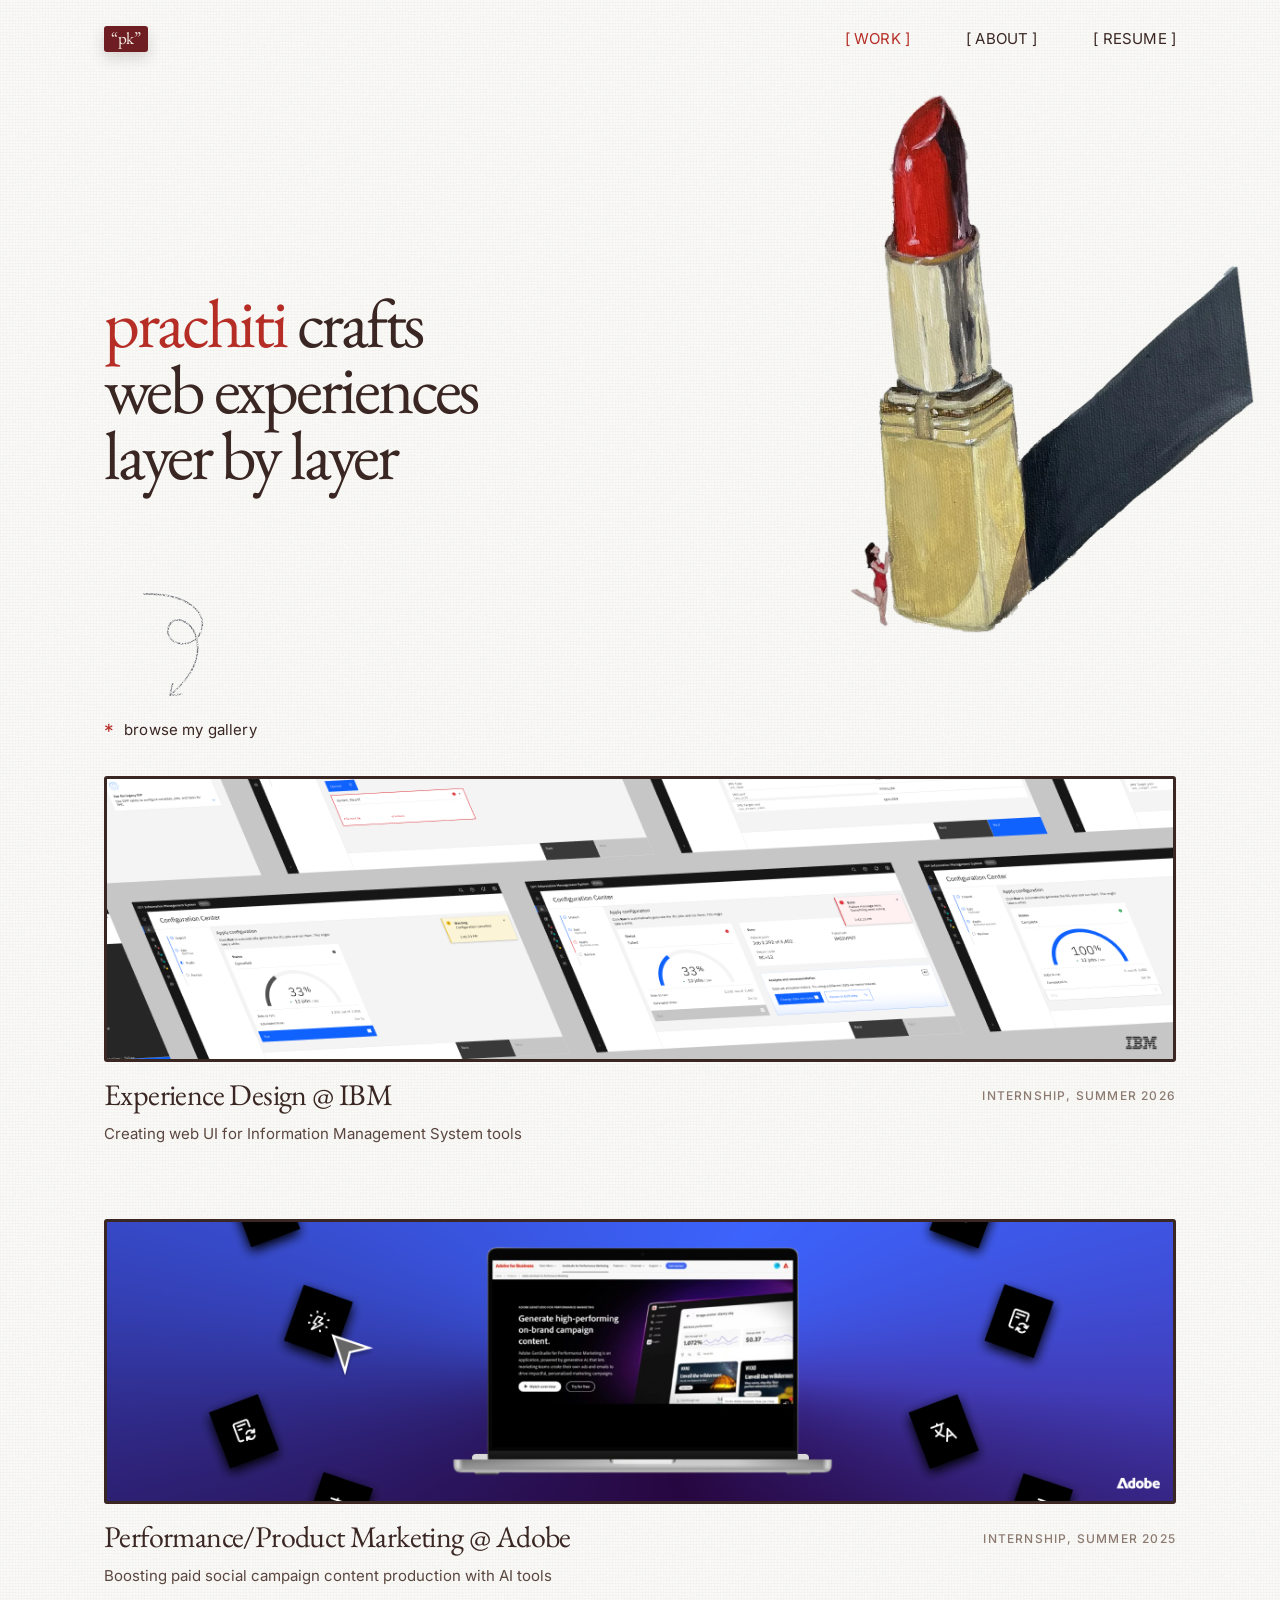
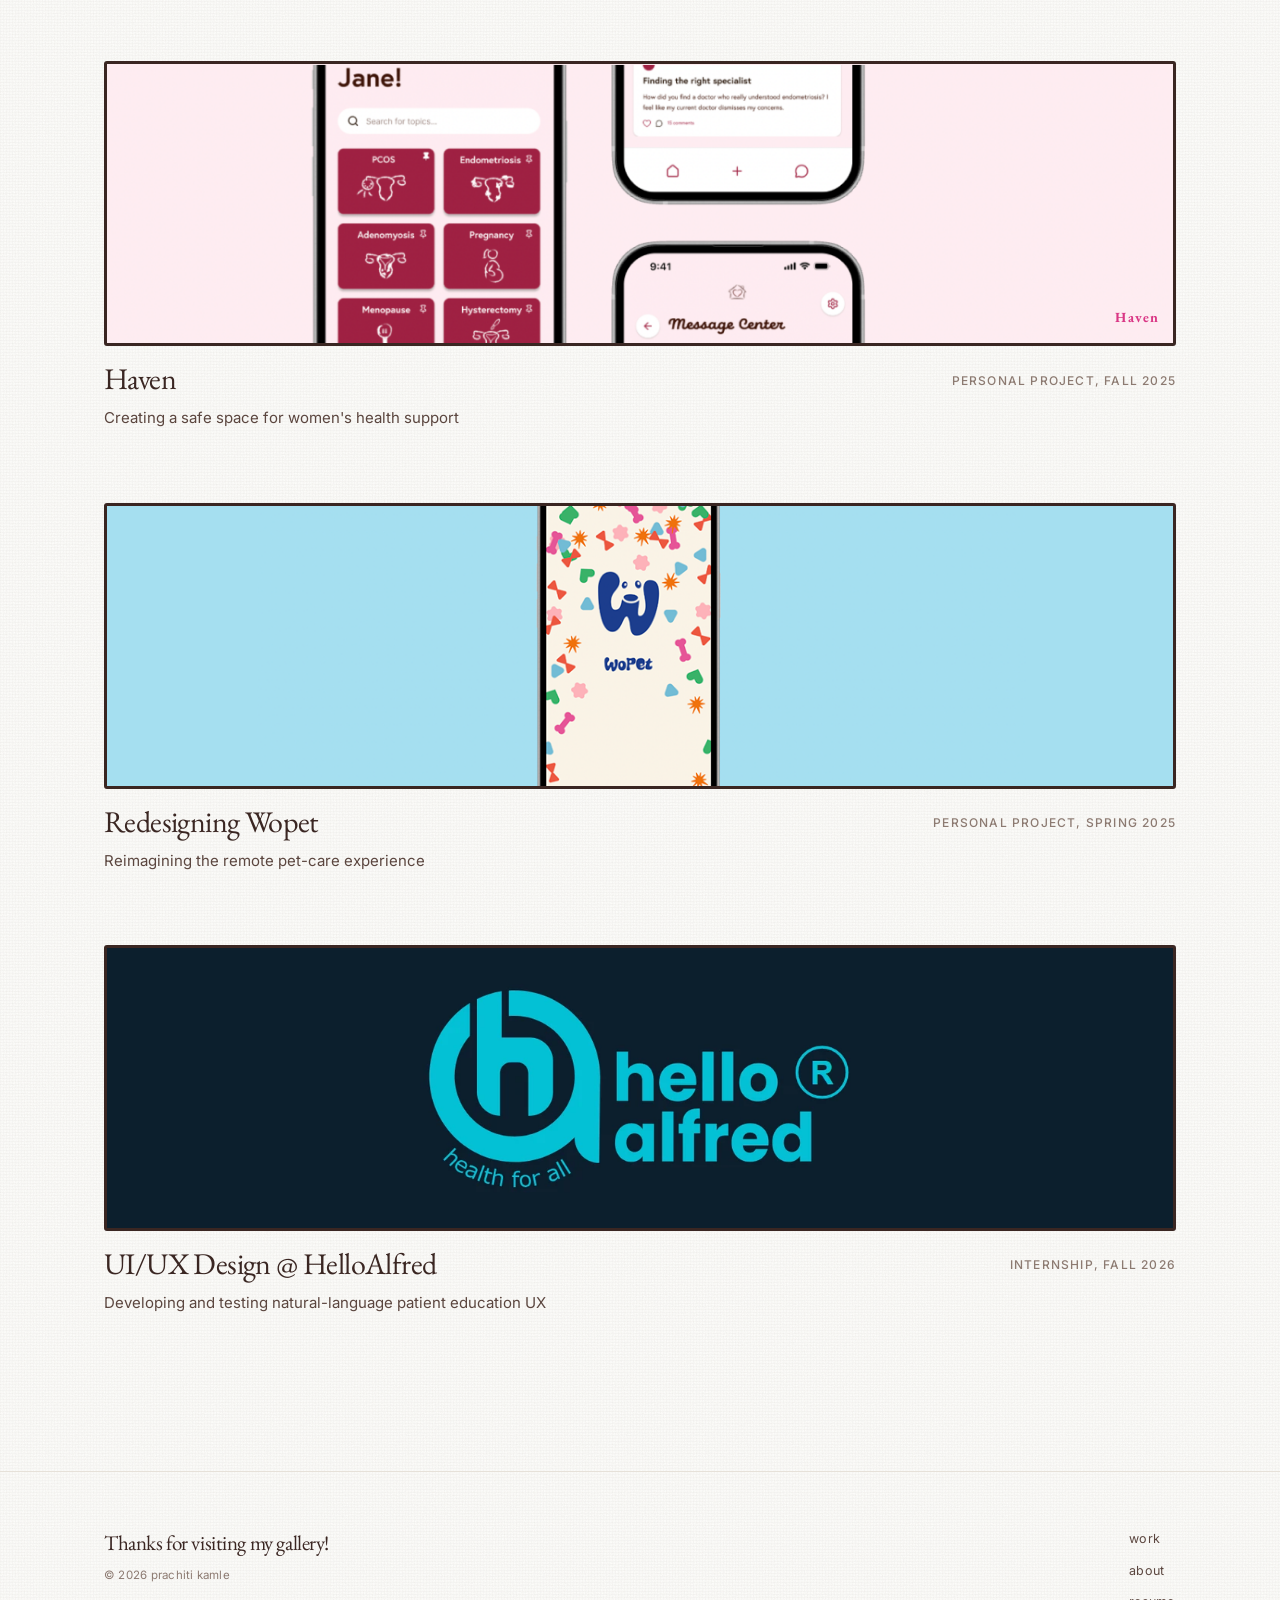
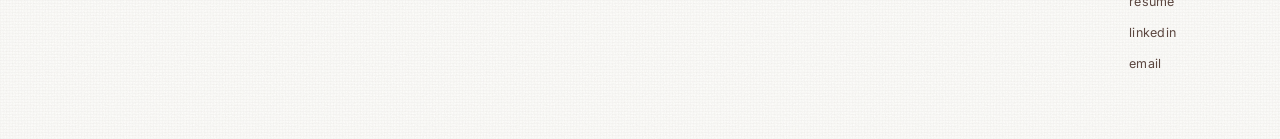
==== index.html @ b8ca8e96 "Smaller quoted "pk" logo, no heart frame on the headshot, updated resume Co-Authored-By: Claude Opus" ====
<!DOCTYPE html>
<html lang="en">
<head>
<meta charset="UTF-8">
<meta name="viewport" content="width=device-width, initial-scale=1.0">
<title>Prachiti Kamle | Portfolio</title>
<link rel="icon" type="image/png" href="images/favicon.png">
<meta name="description" content="Portfolio of Prachiti Kamle, UI/UX designer studying Informatics at UT Austin. Internship case studies, personal projects, and creative work.">
<link rel="preconnect" href="https://fonts.googleapis.com">
<link rel="preconnect" href="https://fonts.gstatic.com" crossorigin>
<link rel="stylesheet" href="css/style.css">
<link rel="stylesheet" href="css/sketchbook.css">
<link rel="stylesheet" href="css/refined.css">
<link rel="stylesheet" href="css/page-transition.css">
<script src="js/page-transition.js"></script>
</head>
<body class="dotted-bg home">
<a class="skip-link" href="#main">Skip to content</a>

<div class="page-wrap">
<header class="site-header">
  <div class="container">
    <a href="index.html" class="brand" aria-label="Prachiti Kamle, home">
      <span class="brand-pk">&ldquo;pk&rdquo;</span>
    </a>
    <button class="nav-toggle" aria-label="Toggle navigation" aria-expanded="false"><span></span></button>
    <nav class="main-nav" aria-label="Primary">
      <a href="index.html" class="active">WORK</a>
      <a href="about.html">ABOUT</a>
      <a href="resume.pdf" target="_blank" rel="noopener">RESUME</a>
    </nav>
  </div>
</header>

<main id="main">
  <section class="home-hero">
    <div class="container hh-text">
      <h1 class="hs-title"><span class="hs-name">prachiti</span> crafts web experiences layer by layer</h1>
    </div>
    <!-- the lipstick painting; a pixel-halftone layer washes over it in a slow wave now and then -->
    <figure class="lip-stack" tabindex="0">
      <img class="lip-base" src="images/hero/painted-lipstick.webp" alt="Oil painting by Prachiti: a giant red lipstick casting a long shadow, with a tiny figure in a red swimsuit leaning against it" width="882" height="1180">
      <img class="lip-ht" src="images/hero/lipstick-halftone.webp" alt="" aria-hidden="true" width="882" height="1180">
      <figcaption class="museum-tag">
        <span class="mt-artist">Prachiti Kamle</span>
        <span class="mt-title">&ldquo;Hugs &amp; Kisses&rdquo;, 2022</span>
        <span class="mt-medium">Oil on Canvas, 8&Prime; &times; 6&Prime;</span>
      </figcaption>
    </figure>
  </section>

  <section class="container" id="work">
    <a class="scroll-cue" href="#work" aria-label="Scroll down to the projects">
      <svg viewBox="0 0 120 150" aria-hidden="true">
        <filter id="cue-graphite" x="-10%" y="-10%" width="120%" height="120%">
          <feTurbulence type="fractalNoise" baseFrequency="1.1" numOctaves="2" seed="7" result="noise"/>
          <feColorMatrix in="noise" type="matrix" values="0 0 0 0 0  0 0 0 0 0  0 0 0 0 0  0 0 0 -2.4 1.75" result="grain"/>
          <feComposite in="SourceGraphic" in2="grain" operator="in" result="grainy"/>
          <feTurbulence type="fractalNoise" baseFrequency="0.06" numOctaves="2" seed="2" result="warp"/>
          <feDisplacementMap in="grainy" in2="warp" scale="1.8"/>
        </filter>
        <g filter="url(#cue-graphite)"><path pathLength="1" d="M18 8 C70 6 104 30 92 58 C82 82 44 74 50 52 C56 30 92 44 88 84 C85 110 66 128 52 140"/><path pathLength="1" class="head" d="M55.6 124.8 L52 140 L67.4 138.6"/></g>
      </svg>
    </a>
    <div class="featured-tag">browse my gallery</div>
    <div class="projects">

      <a class="project-card" href="work/ibm.html">
        <div class="thumb">
          <div class="photo">
            <img src="images/projects/ibm.png" alt="IBM Information Management System configuration center screens, tilted collage" loading="lazy">
          </div>
          <div class="case-cta"><span>View case study</span></div>
        </div>
        <div class="meta">
          <h3>Experience Design @ IBM</h3>
          <p class="tag-line">Internship, Summer 2026</p>
          <p class="desc">Creating web UI for Information Management System tools</p>
        </div>
      </a>

      <a class="project-card" href="work/adobe.html">
        <div class="thumb">
          <div class="photo">
            <img src="images/projects/adobe.png" alt="Adobe GenStudio for Performance Marketing landing page on a laptop" loading="lazy">
          </div>
          <div class="case-cta"><span>View case study</span></div>
        </div>
        <div class="meta">
          <h3>Performance/Product Marketing @ Adobe</h3>
          <p class="tag-line">Internship, Summer 2025</p>
          <p class="desc">Boosting paid social campaign content production with AI tools</p>
        </div>
      </a>

      <a class="project-card" href="work/haven.html">
        <div class="thumb">
          <div class="photo">
            <img src="images/projects/haven.png" alt="Haven app screens: home feed with health topics, and message center" loading="lazy">
            <span class="thumb-logo" style="color:var(--pink-text)">Haven</span>
          </div>
          <div class="case-cta"><span>View case study</span></div>
        </div>
        <div class="meta">
          <h3>Haven</h3>
          <p class="tag-line">Personal Project, Fall 2025</p>
          <p class="desc">Creating a safe space for women's health support</p>
        </div>
      </a>

      <a class="project-card" href="work/wopet.html">
        <div class="thumb">
          <div class="photo">
            <img src="images/projects/wopet.png" alt="WoPet app splash screen with logo and playful pet-toy confetti" loading="lazy">
          </div>
          <div class="case-cta"><span>View case study</span></div>
        </div>
        <div class="meta">
          <h3>Redesigning Wopet</h3>
          <p class="tag-line">Personal Project, Spring 2025</p>
          <p class="desc">Reimagining the remote pet-care experience</p>
        </div>
      </a>

      <!-- Not linked yet: hovering shows "Coming soon" and the tile can't be clicked through -->
      <div class="project-card coming-soon" aria-disabled="true">
        <div class="thumb">
          <div class="photo">
            <img src="images/projects/helloalfred.webp" alt="HelloAlfred logo: health for all" loading="lazy">
          </div>
          <div class="case-cta" aria-hidden="true"><span>Coming soon<svg class="cta-lock" viewBox="0 0 16 16" aria-hidden="true"><rect x="3" y="7" width="10" height="7.5" rx="1.6"/><path d="M5.3 7V5a2.7 2.7 0 0 1 5.4 0v2"/></svg></span></div>
        </div>
        <div class="meta">
          <h3>UI/UX Design @ HelloAlfred</h3>
          <p class="tag-line">Internship, Fall 2026</p>
          <p class="desc">Developing and testing natural-language patient education UX</p>
        </div>
      </div>

    </div>
  </section>
</main>

<footer class="site-footer">
  <div class="container">
    <div class="footer-sign">
      <p class="footer-line">Thanks for visiting my gallery!</p>
      <p class="footer-copy">&copy; 2026 Prachiti Kamle</p>
    </div>
    <nav class="footer-nav" aria-label="Footer">
      <a href="index.html">Work</a>
      <a href="about.html">About</a>
      <a href="resume.pdf" target="_blank" rel="noopener">Resume</a>
      <a href="https://www.linkedin.com/in/prachiti-kamle/" target="_blank" rel="noopener">LinkedIn</a>
      <a href="mailto:kprachiti@gmail.com">Email</a>
    </nav>
  </div>
</footer>
</div>

<script src="js/main.js"></script>
<script src="js/sketches.js"></script>
</body>
</html>
---- css/style.css ----
/* ==========================================================================
   Prachiti Kamle | Portfolio
   Design system: cream background, navy type, sticky-note hero,
   cobalt-blue footer bar. Rebuilt as a plain static site (HTML/CSS/JS).
   ========================================================================== */

@import url('https://fonts.googleapis.com/css2?family=Poppins:wght@500;600;700&family=Jost:ital,wght@0,400;0,500;0,600;0,700;1,400;1,500&family=Sometype+Mono:wght@400;700&display=swap');

:root {
  --bg: #f9f9f9;
  --bg-card: #ffffff;
  --navy: #182449;
  --navy-soft: #33406b;
  --gray-text: #6b7280;
  --gray-line: #e3e0d8;
  --blue: #3d6bf5;
  --blue-dark: #2c52d6;
  --yellow: #f0dd8c;
  --yellow-soft: #f7ecc0;
  --orange: #e8622c;
  --pink: #f0a8d4;
  --pink-text: #d6247a;
  --maroon: #6e1e38;
  --lightblue: #a9dbea;

  --font-head: 'Poppins', sans-serif;
  --font-body: 'Jost', sans-serif;
  --font-mono: 'Sometype Mono', monospace;

  --max-w: 1040px;
  --radius: 14px;
}

* { box-sizing: border-box; }

html { scroll-behavior: smooth; }

body {
  margin: 0;
  background: var(--bg);
  color: var(--navy);
  font-family: var(--font-body);
  line-height: 1.6;
  -webkit-font-smoothing: antialiased;
}

body.dotted-bg {
  background-color: var(--bg);
  background-image: radial-gradient(circle, rgba(24, 36, 73, 0.16) 1px, transparent 1.5px);
  background-size: 24px 24px;
}

img { max-width: 100%; height: auto; display: block; }   /* height follows width, so width/height attributes never stretch an image */

a { color: inherit; text-decoration: none; }

h1, h2, h3, h4 {
  font-family: var(--font-head);
  color: var(--navy);
  margin: 0 0 0.5em;
  line-height: 1.25;
}

p { margin: 0 0 1em; color: var(--gray-text); }

.container {
  max-width: var(--max-w);
  margin: 0 auto;
  padding: 0 24px;
}

.visually-hidden {
  position: absolute !important;
  width: 1px; height: 1px;
  overflow: hidden;
  clip: rect(0 0 0 0);
  white-space: nowrap;
}

/* Skip link */
.skip-link {
  position: absolute;
  left: -999px;
  top: 0;
  background: var(--blue);
  color: #fff;
  padding: 10px 16px;
  border-radius: 0 0 8px 0;
  z-index: 999;
}
.skip-link:focus {
  left: 0;
}

/* ---------------------------------- Header ---------------------------- */

.site-header {
  padding: 28px 0 8px;
}

.site-header .container {
  display: flex;
  align-items: center;
  justify-content: space-between;
  gap: 16px;
}

.brand {
  display: flex;
  align-items: center;
  gap: 10px;
}

.brand-avatar {
  width: 36px;
  height: auto;
  display: block;
  transform: rotate(-5deg);
  transition: transform 0.2s ease;
  filter: drop-shadow(0 3px 6px rgba(24, 36, 73, 0.3));
}
.brand:hover .brand-avatar { transform: rotate(0deg) scale(1.06); }

.main-nav {
  display: flex;
  align-items: center;
  gap: 6px;
}

.main-nav a {
  font-family: var(--font-head);
  font-weight: 600;
  font-size: 13px;
  letter-spacing: 0.06em;
  color: var(--navy);
  padding: 8px 16px;
  border-radius: 20px;
  transition: background-color 0.2s ease, color 0.2s ease, transform 0.15s ease;
}

.main-nav a:hover {
  background: var(--yellow-soft);
  transform: translateY(-1px);
}

.main-nav a.active {
  background: var(--yellow);
}

.nav-toggle {
  display: none;
  background: none;
  border: 1px solid var(--navy);
  border-radius: 8px;
  width: 40px;
  height: 40px;
  align-items: center;
  justify-content: center;
  cursor: pointer;
}
.nav-toggle span,
.nav-toggle span::before,
.nav-toggle span::after {
  content: '';
  display: block;
  width: 18px;
  height: 2px;
  background: var(--navy);
  position: relative;
  transition: transform 0.2s ease, opacity 0.2s ease;
}
.nav-toggle span::before { position: absolute; top: -6px; }
.nav-toggle span::after { position: absolute; top: 6px; }

@media (max-width: 640px) {
  .nav-toggle { display: flex; }
  .main-nav {
    position: absolute;
    top: 76px;
    left: 16px;
    right: 16px;
    background: var(--bg-card);
    border-radius: var(--radius);
    box-shadow: 0 12px 30px rgba(24, 36, 73, 0.14);
    flex-direction: column;
    align-items: stretch;
    padding: 10px;
    gap: 4px;
    display: none;
    z-index: 50;
  }
  .main-nav.open { display: flex; }
  .main-nav a { text-align: center; }
  .site-header .container { position: relative; }
}

/* ---------------------------------- Hero / sticky notes ---------------- */

.hero {
  padding: 40px 0 20px;
  text-align: left;
  position: relative;
}

.sticky-board {
  position: relative;
  max-width: 820px;
  margin: 20px auto 60px;
  height: 595px;
}
.sticky-board.has-photo { height: 609px; }

.note {
  position: absolute;
  transition: transform 0.25s ease;
}
.note:hover { transform: translateY(-4px) rotate(0deg) !important; }
.note img { display: block; width: 100%; }

.note-name {
  left: 13px;
  top: -8px;
  width: 476px;
  transform: rotate(-6deg);
  z-index: 1;
}
.has-photo .note-name {
  left: -5px;
  top: 24px;
  width: 254px;
}

.note-empathy {
  right: 10px;
  top: 14px;
  width: 364px;
  transform: rotate(7deg);
  z-index: 3;
}
.has-photo .note-empathy {
  right: 49px;
  top: 32px;
  width: 212px;
}

.note-blurb {
  left: 308px;
  top: 279px;
  width: 325px;
  transform: rotate(-4deg);
  z-index: 2;
}
.has-photo .note-blurb {
  left: 73px;
  top: 400px;
  width: 179px;
}

.note-shadow-stain {
  position: absolute;
  left: 308px;
  top: 273px;
  width: 431px;
  height: 431px;
  z-index: 0;
  mix-blend-mode: multiply;
  opacity: 0.85;
  pointer-events: none;
}
.has-photo .note-shadow-stain {
  left: 426px;
  top: 178px;
  width: 311px;
  height: 307px;
}

.note-photo {
  position: absolute;
  left: 222px;
  top: 121px;
  width: 329px;
  height: 385px;
  border-radius: 18px;
  overflow: hidden;
  box-shadow: 0 20px 40px rgba(24, 36, 73, 0.22);
  z-index: 4;
}
.note-photo img { width: 100%; height: 100%; object-fit: cover; display: block; }

@media (max-width: 480px) {
  .sticky-board { max-width: 340px; height: 385px; }
  .sticky-board.has-photo { height: 253px; }
  .note-name { width: 261px; left: 0; top: 0; }
  .has-photo .note-name { left: -2px; top: 10px; width: 105px; }
  .note-photo { left: 92px; top: 50px; width: 136px; height: 160px; }
  .note-empathy { width: 147px; right: 0; top: 113px; }
  .has-photo .note-empathy { right: 20px; top: 13px; width: 88px; }
  .note-blurb { left: 113px; top: 187px; width: 187px; }
  .has-photo .note-blurb { left: 30px; top: 166px; width: 74px; }
  .note-shadow-stain { left: 113px; top: 184px; width: 248px; height: 248px; }
  .has-photo .note-shadow-stain { left: 177px; top: 74px; width: 129px; height: 127px; }
}

/* Duct-tape label: matte yellow strip with a torn/frayed edge on each end */
.featured-tag {
  --tape-rot: -2deg;
  position: relative;
  display: inline-block;
  background: #f7ecab;
  font-family: var(--font-mono);
  font-weight: 700;
  font-size: 15px;
  color: var(--navy);
  padding: 12px 30px 12px 22px;
  transform: rotate(var(--tape-rot));
  margin-bottom: 36px;
  box-shadow: 0 10px 18px rgba(24, 36, 73, 0.14);
}
/* peeling corner, like a torn-off piece of tape */
.featured-tag::after {
  content: '';
  position: absolute;
  top: 0; right: 0;
  width: 22px; height: 22px;
  background: linear-gradient(135deg, #fffdf2 46%, #f7ecab 47%);
  clip-path: polygon(100% 0, 0 0, 100% 100%);
  box-shadow: -2px 2px 5px rgba(24, 36, 73, 0.18);
}

/* ---------------------------------- Project cards ----------------------- */

.projects {
  display: flex;
  flex-direction: column;
  gap: 56px;
  padding-bottom: 60px;
}

.project-card {
  display: block;
  opacity: 0;
  transform: translateY(24px);
  transition: opacity 0.6s cubic-bezier(.2,.7,.3,1), transform 0.6s cubic-bezier(.2,.7,.3,1);
}
.project-card.in-view { opacity: 1; transform: translateY(0); }

.project-card .thumb {
  position: relative;
  overflow: hidden;
  border-radius: 12px;
  background: #fff;
  box-shadow: 0 4px 20px rgba(24, 36, 73, 0.1);
  transition: box-shadow 0.35s ease;
}
.project-card:hover .thumb {
  box-shadow: 0 18px 36px rgba(24, 36, 73, 0.2);
}

.project-card .thumb .photo {
  position: relative;
  width: 100%;
  aspect-ratio: 1151 / 302;
  overflow: hidden;
}

.project-card .thumb img {
  width: 100%; height: 100%; object-fit: cover;
  transition: filter 0.4s ease, transform 0.4s ease;
}
.project-card:hover .thumb img {
  filter: blur(3px) brightness(0.82);
  transform: scale(1.04);
}

.thumb-logo {
  position: absolute;
  right: 14px;
  bottom: 14px;
  color: #fff;
  font-family: var(--font-head);
  font-weight: 700;
  font-size: 14px;
  letter-spacing: 0.08em;
  opacity: 0.9;
  transition: opacity 0.3s ease;
}
.project-card:hover .thumb-logo { opacity: 0; }

/* "See case study" reveal on hover */
.case-cta {
  position: absolute;
  inset: 0;
  display: flex;
  align-items: center;
  justify-content: center;
  opacity: 0;
  transition: opacity 0.3s ease;
}
.project-card:hover .case-cta { opacity: 1; }
.case-cta span {
  display: inline-flex;
  align-items: center;
  gap: 8px;
  background: #fff;
  color: var(--navy);
  padding: 12px 22px;
  border-radius: 30px;
  font-family: var(--font-head);
  font-weight: 600;
  font-size: 14px;
  box-shadow: 0 10px 24px rgba(24, 36, 73, 0.22);
  transform: translateY(6px);
  transition: transform 0.3s ease;
}
.project-card:hover .case-cta span { transform: translateY(0); }
/* a tile with no case study yet: same hover blur, "Coming soon" instead of a link */
.project-card.coming-soon { cursor: default; }
.cta-lock { width: 0.85em; height: 0.85em; margin-left: -3px; fill: none; stroke: currentColor; stroke-width: 1.6; stroke-linecap: round; stroke-linejoin: round; }

.project-card .meta {
  padding: 20px 4px 0;
}

.project-card h3 {
  font-size: 22px;
  margin-bottom: 4px;
}

.project-card .tag-line {
  font-family: var(--font-mono);
  font-size: 11px;
  letter-spacing: 0.08em;
  color: var(--gray-text);
  text-transform: uppercase;
  margin-bottom: 6px;
}

.project-card .desc { margin: 0; }

/* thumb color themes matching the original screens */
.thumb-ibm { background: linear-gradient(135deg, #cfd3d8, #8d939c); }
.thumb-adobe { background: linear-gradient(135deg, #5b2bd6, #0b0740); }
.thumb-haven { background: linear-gradient(135deg, #f7d9e6, #f0aecb); }
.thumb-wopet { background: linear-gradient(135deg, var(--lightblue), #dff3fa); }

/* ---------------------------------- Footer bar -------------------------- */

.site-footer {
  background: var(--blue);
  border-radius: 28px 28px 0 0;
  color: #fff;
  padding: 26px 0 30px;
  margin-top: 40px;
}

.site-footer .container {
  display: flex;
  flex-direction: column;
  gap: 18px;
}

.footer-nav {
  display: flex;
  gap: 28px;
  flex-wrap: wrap;
}

.footer-nav a {
  font-family: var(--font-head);
  font-weight: 600;
  font-size: 13px;
  letter-spacing: 0.08em;
}
.footer-nav a:hover { text-decoration: underline; }

.footer-name { font-family: var(--font-head); font-weight: 600; opacity: 0.9; }

/* ---------------------------------- Case study template ----------------- */

.case-hero {
  border-radius: var(--radius);
  overflow: hidden;
  margin: 20px 0 32px;
}
.case-hero img { width: 100%; height: auto; display: block; }
.case-hero .thumb { width: 100%; aspect-ratio: 16/7; }

.case-title h1 { font-size: 30px; margin-bottom: 6px; }
.case-title .sub { font-size: 16px; color: var(--gray-text); margin-bottom: 24px; }

.meta-grid {
  display: grid;
  grid-template-columns: repeat(4, 1fr);
  gap: 16px;
  padding: 20px 0;
  border-top: 1px solid var(--gray-line);
  border-bottom: 1px solid var(--gray-line);
  margin-bottom: 40px;
}
.meta-grid .label {
  font-family: var(--font-mono);
  font-size: 10.5px;
  letter-spacing: 0.08em;
  text-transform: uppercase;
  color: var(--gray-text);
  margin-bottom: 4px;
}
.meta-grid .value { font-weight: 600; font-size: 14px; }

@media (max-width: 640px) {
  .meta-grid { grid-template-columns: repeat(2, 1fr); row-gap: 20px; }
}

.case-section {
  margin-bottom: 52px;
  opacity: 0;
  transform: translateY(20px);
  transition: opacity 0.6s ease, transform 0.6s ease;
}
.case-section.in-view { opacity: 1; transform: translateY(0); }

.case-section h2 {
  font-size: 20px;
  margin-bottom: 14px;
  position: relative;
  display: inline-block;
}
.case-section h2::before {
  content: '';
  position: absolute;
  left: -6px; right: -6px;
  bottom: 2px;
  height: 40%;
  background: rgba(240, 221, 140, 0.55);
  z-index: -1;
  transform: rotate(-0.6deg);
  border-radius: 2px;
}
.case-section:nth-of-type(even) h2::before { background: rgba(169, 219, 234, 0.55); transform: rotate(0.6deg); }

.highlight { font-weight: 700; }
.highlight-orange { color: var(--orange); }
.highlight-pink { color: var(--pink-text); }
.highlight-blue { color: var(--blue); }

/* links inside case-study text: underlined so they read as links, blue on hover */
.case-section p a {
  text-decoration: underline;
  text-decoration-thickness: 1px;
  text-underline-offset: 3px;
  transition: color 0.2s ease;
}
.case-section p a:hover { color: var(--blue); }
.case-section p a:focus-visible { outline: 2px solid var(--blue); outline-offset: 2px; border-radius: 2px; }

.stat-row {
  display: flex;
  gap: 18px;
  flex-wrap: wrap;
  margin: 20px 0;
}
.stat-box {
  flex: 1 1 220px;
  border-radius: 12px;
  padding: 22px;
  display: flex;
  align-items: center;
  gap: 16px;
}
.stat-box.filled { background: var(--blue); color: #fff; }
.stat-box.outline { background: #fff; border: 1px solid var(--gray-line); }
.stat-box .num { font-family: var(--font-head); font-weight: 700; font-size: 28px; }
.stat-box.outline .num { color: var(--blue); }
.stat-box .label { font-size: 13px; }

.img-grid {
  display: grid;
  grid-template-columns: 1fr 1fr;
  gap: 14px;
  margin: 18px 0;
}
.img-grid img, .img-grid .ph { border-radius: 10px; width: 100%; height: auto; }
.img-grid.cols-3 { grid-template-columns: repeat(3, 1fr); }
@media (max-width: 640px) {
  .img-grid, .img-grid.cols-3 { grid-template-columns: 1fr 1fr; }
}
/* screenshots of different shapes, two across: centred against each other, never stretched */
.img-grid.shots { gap: 18px; align-items: center; }
@media (max-width: 640px) {
  .img-grid.shots { grid-template-columns: 1fr; }
}

/* Full-width stack for dense composite images that go illegible in a grid column */
.stacked-images {
  display: flex;
  flex-direction: column;
  gap: 18px;
  margin: 18px 0;
}
.stacked-images img { width: 100%; height: auto; border-radius: 10px; display: block; }

.figma-embed {
  position: relative;
  width: 100%;
  aspect-ratio: 16 / 9;
  border-radius: 10px;
  overflow: hidden;
  margin: 24px 0;
  box-shadow: 0 10px 26px rgba(24, 36, 73, 0.16);
}
.figma-embed iframe { position: absolute; inset: 0; width: 100%; height: 100%; border: 0; }

/* Full-width product walkthrough video (IBM final designs) */
.walkthrough { margin: 24px 0; }
.walkthrough video {
  display: block;
  width: 100%;
  height: auto;
  aspect-ratio: 1668 / 844;
  border-radius: 10px;
  background: #fff;
  box-shadow: 0 10px 26px rgba(24, 36, 73, 0.16);
}

.ph {
  background: linear-gradient(135deg, #e7e4db, #d9d5c8);
  aspect-ratio: 4/3;
  display: flex;
  align-items: center;
  justify-content: center;
  color: var(--gray-text);
  font-size: 12px;
  font-family: var(--font-mono);
  text-align: center;
  padding: 10px;
}

.two-col {
  display: grid;
  grid-template-columns: 1fr 1fr;
  gap: 30px;
  align-items: start;
}
.two-col > img, .two-col img { width: 100%; height: auto; border-radius: 10px; display: block; }
.two-col > div > p:last-child { margin-bottom: 0; }
/* text + a wide image side by side: give the image a bit more room */
.two-col.text-left { grid-template-columns: 1fr 1.15fr; align-items: center; }
.two-col.reflect-photo { grid-template-columns: 1fr 420px; gap: 40px; align-items: center; }
@media (max-width: 640px) {
  .two-col, .two-col.text-left, .two-col.reflect-photo { grid-template-columns: 1fr; }
}

.reflection {
  display: flex;
  gap: 24px;
  align-items: flex-start;
}
.reflection img { flex: 0 0 160px; width: 160px; height: auto; border-radius: 8px; }
.reflection .ph { flex: 0 0 160px; width: 160px; height: 160px; }
@media (min-width: 641px) {
  .reflection.photo-lg img { flex-basis: 260px; width: 260px; }
}
@media (max-width: 640px) {
  .reflection { flex-direction: column; }
  .reflection img { flex: none; width: 100%; height: auto; }            /* keep the photo's own proportions */
  .reflection .ph { flex: none; width: 100%; height: auto; aspect-ratio: 4/3; }
}

/* Fanned-out overlapping screenshots, like a hand of cards */
.fan-stack {
  position: relative;
  height: 400px;
  max-width: 520px;
  margin: 30px auto;
}
.fan-stack img {
  position: absolute;
  top: 10px;
  height: 380px;
  width: auto;
  filter: drop-shadow(0 16px 26px rgba(24, 36, 73, 0.22));
  transition: transform 0.3s ease;
}
.fan-stack img:nth-child(1) { left: 10px; z-index: 1; }
.fan-stack img:nth-child(2) { left: 50%; transform: translateX(-50%); z-index: 3; top: 0; }
.fan-stack img:nth-child(3) { right: 10px; left: auto; z-index: 2; }
.fan-stack:hover img:nth-child(1) { transform: translate(-6px, -4px); }
.fan-stack:hover img:nth-child(2) { transform: translateX(-50%) translateY(-8px); }
.fan-stack:hover img:nth-child(3) { transform: translate(6px, -4px); }
@media (max-width: 640px) {
  .fan-stack { height: 320px; }
  .fan-stack img { height: 300px; }
}

.case-nav {
  display: flex;
  justify-content: space-between;
  padding: 30px 0;
  border-top: 1px solid var(--gray-line);
  margin-top: 20px;
  font-family: var(--font-head);
  font-weight: 600;
}
.case-nav a { display: flex; align-items: center; gap: 8px; }
.case-nav a:hover { color: var(--blue); }

/* ---------------------------------- About page --------------------------- */

.about-layout {
  display: grid;
  grid-template-columns: 1.1fr 0.9fr;
  gap: 40px;
  align-items: start;
  padding: 20px 0 60px;
}
@media (max-width: 720px) {
  .about-layout { grid-template-columns: 1fr; }
}
.about-photo {
  aspect-ratio: 3/4;
  border-radius: var(--radius);
  background: linear-gradient(135deg, var(--yellow-soft), var(--pink));
  display: flex;
  align-items: center;
  justify-content: center;
  color: var(--navy);
  font-family: var(--font-mono);
  text-align: center;
  padding: 20px;
}
.skills-list {
  display: flex;
  flex-wrap: wrap;
  gap: 10px;
  margin-top: 16px;
}
.skills-list span {
  background: #fff;
  border: 1px solid var(--gray-line);
  padding: 6px 14px;
  border-radius: 20px;
  font-size: 13px;
  font-family: var(--font-mono);
}
.btn {
  display: inline-flex;
  align-items: center;
  gap: 8px;
  background: var(--navy);
  color: #fff;
  padding: 12px 22px;
  border-radius: 30px;
  font-family: var(--font-head);
  font-weight: 600;
  font-size: 14px;
  margin-top: 20px;
  transition: transform 0.2s ease, background-color 0.2s ease;
}
.btn:hover { background: var(--blue); transform: translateY(-2px); }

/* ---------------------------------- Paintings page ------------------------ */

.paintings-grid {
  columns: 3 260px;
  column-gap: 18px;
  padding: 20px 0 60px;
}
.paintings-grid figure {
  margin: 0 0 18px;
  break-inside: avoid;
  border-radius: 12px;
  overflow: hidden;
  background: #fff;
  box-shadow: 0 8px 20px rgba(24,36,73,0.08);
  opacity: 0;
  transform: translateY(20px) scale(0.98);
  transition: opacity 0.5s ease, transform 0.5s ease;
}
.paintings-grid figure.in-view { opacity: 1; transform: translateY(0) scale(1); }
.paintings-grid img { width: 100%; display: block; transition: transform 0.4s ease; }
.paintings-grid figure:hover img { transform: scale(1.04); }
.paintings-grid figcaption {
  padding: 12px 14px 16px;
  font-family: var(--font-mono);
  font-size: 12px;
  color: var(--gray-text);
}

/* ---------------------------------- About collage + shared contact blurb -- */

.about-collage {
  position: relative;
  width: 330px;
  max-width: 100%;
  margin: 0 auto;
  height: 800px;
}
.about-collage .art {
  position: absolute;
  margin: 0;
  transition: transform 0.3s ease, z-index 0s;
}
.about-collage .art img { width: 100%; height: auto; border-radius: 4px; }
.about-collage .art:nth-child(1) { top: 30px; left: 0; width: 220px; z-index: 1; }
.about-collage .art:nth-child(2) { top: 280px; left: 115px; width: 200px; z-index: 3; }
.about-collage .art:nth-child(3) { top: 555px; left: 0; width: 190px; z-index: 2; }
.about-collage .art:hover {
  transform: scale(1.06) translateY(-6px);
  z-index: 5;
}
@media (max-width: 480px) {
  .about-collage { width: 260px; height: 700px; }
  .about-collage .art:nth-child(1) { width: 175px; top: 30px; }
  .about-collage .art:nth-child(2) { width: 160px; top: 250px; left: 95px; }
  .about-collage .art:nth-child(3) { width: 150px; top: 480px; left: 0; }
}

.contact-blurb {
  padding: 60px 0;
  display: grid;
  grid-template-columns: auto 1fr;
  gap: 40px;
  align-items: center;
}
@media (max-width: 640px) {
  .contact-blurb { grid-template-columns: 1fr; }
}
.contact-blurb p { font-size: 17px; color: var(--navy); }
.contact-blurb .email-line { font-weight: 600; margin-top: 8px; }

.icon-links {
  display: flex;
  gap: 14px;
  margin-top: 20px;
}
.icon-links a {
  width: 44px;
  height: 44px;
  border-radius: 10px;
  display: flex;
  align-items: center;
  justify-content: center;
  transition: transform 0.2s ease;
}
.icon-links a:hover { transform: translateY(-3px); }
.icon-links .fill { background: var(--navy); color: #fff; }
.icon-links .outline { border: 2px solid var(--navy); color: var(--navy); }

/* ---------------------------------- Review / quote cards ------------------ */

.quote-row {
  display: grid;
  grid-template-columns: repeat(3, 1fr);
  gap: 22px;
  margin: 24px 0 30px;
}
@media (max-width: 640px) {
  .quote-row { grid-template-columns: 1fr; }
}
/* Reviews as notes: key phrases highlighted, stars pencilled in (js/main.js) */
.quote-card {
  margin: 0;
  background: #fffdf6;
  background-image: repeating-linear-gradient(180deg, transparent 0 31px, rgba(61, 107, 245, 0.1) 31px 32px);
  background-position: 0 14px;
  border-radius: 4px;
  padding: 22px 22px 18px;
  text-align: center;
  box-shadow: 0 1px 0 #ece6d4, 0 10px 22px rgba(24, 36, 73, 0.1);
  transform: rotate(-1.2deg);
}
.quote-card:nth-child(2) { transform: rotate(1deg) translateY(6px); }
.quote-card:nth-child(3) { transform: rotate(-0.6deg); }
.quote-card blockquote {
  margin: 0;
  font-family: var(--font-mono);
  font-weight: 400;
  font-size: 15px;
  line-height: 28px;
  color: var(--navy);
}
/* highlighter swipe: uneven ends, slightly lower than the text like a real marker pass */
.hl {
  color: inherit;
  padding: 0 0.15em;
  margin: 0 -0.05em;
  border-radius: 0.35em 0.2em 0.4em 0.25em;
  background: linear-gradient(100deg, transparent 0.6%, rgba(255, 222, 60, 0.75) 2.4%, rgba(255, 222, 60, 0.55) 60%, rgba(255, 222, 60, 0.7) 96%, transparent 99%) 0 0.3em / 100% 0.95em no-repeat;
  -webkit-box-decoration-break: clone;
          box-decoration-break: clone;
}
.hl-pink { background-image: linear-gradient(100deg, transparent 0.6%, rgba(255, 141, 220, 0.6) 2.4%, rgba(255, 141, 220, 0.42) 60%, rgba(255, 141, 220, 0.6) 96%, transparent 99%); }
.quote-card .stars { display: flex; justify-content: center; gap: 4px; margin-top: 12px; color: #d8a300; letter-spacing: 2px; }
.quote-card .star { width: 26px; height: 26px; overflow: visible; }
.star-line { fill: none; stroke: #5f6268; stroke-width: 1.3; stroke-linejoin: round; }
.star-line.faint { stroke-width: 0.7; opacity: 0.6; }
.star-hl { fill: rgba(255, 214, 50, 0.62); stroke: rgba(255, 214, 50, 0.5); stroke-width: 2.2; stroke-linejoin: round; mix-blend-mode: multiply; }

/* ---------------------------------- Contact page -------------------------- */

.contact-card {
  max-width: 480px;
  margin: 30px auto 70px;
  background: #fff;
  border-radius: var(--radius);
  padding: 40px 32px;
  text-align: center;
  box-shadow: 0 14px 34px rgba(24,36,73,0.1);
}
.contact-links {
  display: flex;
  flex-direction: column;
  gap: 12px;
  margin-top: 26px;
}
.contact-links a {
  border: 1px solid var(--gray-line);
  border-radius: 30px;
  padding: 12px 18px;
  font-family: var(--font-head);
  font-weight: 600;
  font-size: 14px;
  transition: background-color 0.2s ease, transform 0.2s ease;
}
.contact-links a:hover { background: var(--yellow-soft); transform: translateY(-2px); }

/* ---------------------------------- Placeholder banner --------------------- */

.placeholder-note {
  background: var(--yellow-soft);
  border: 1px dashed #c9b96a;
  border-radius: 10px;
  padding: 14px 18px;
  font-family: var(--font-mono);
  font-size: 12.5px;
  color: var(--navy-soft);
  margin-bottom: 30px;
}

/* ---------------------------------- Page intro (non-home) ------------------ */

.page-hero {
  padding: 30px 0 10px;
}
.page-hero h1 { font-size: 34px; }
.page-hero p.lede { font-size: 16px; max-width: 560px; }

/* Reveal-on-scroll generic helper */
.reveal { opacity: 0; transform: translateY(20px); transition: opacity 0.6s ease, transform 0.6s ease; }
.reveal.in-view { opacity: 1; transform: translateY(0); }

@media (prefers-reduced-motion: reduce) {
  * { transition-duration: 0.01ms !important; animation-duration: 0.01ms !important; }
}
---- css/sketchbook.css ----
/* ==========================================================================
   Sketchbook layer: pencil cursor, doodle mode, self-drawing sketches.
   Loaded after style.css on every page. All three scripts are progressive:
   without JS the site looks exactly as before, plus a static pencil cursor.
   ========================================================================== */

/* handwriting (Caveat); logo letters (DM Serif Display, Special Elite) */
@import url('https://fonts.googleapis.com/css2?family=Caveat:wght@500;600&family=DM+Serif+Display&family=Special+Elite&display=swap');

:root {
  --graphite: #5f6268;           /* soft HB pencil grey */
  --font-hand: 'Caveat', 'Segoe Print', 'Bradley Hand', cursive;
}

/* ---------- Logo: two cut-out letter stickers (junk-journal / ransom-note style) ---------- */

.brand-letters {
  display: inline-flex;
  align-items: center;
  font-size: 21px;
  filter: drop-shadow(0 2px 2px rgba(24, 36, 73, 0.28));
}
.brand-letters .lt {
  display: inline-flex;
  align-items: center;
  justify-content: center;
  width: 1.3em;
  height: 1.5em;
  line-height: 1;
  transition: transform 0.2s ease;
}
/* P: navy paper, yellow serif */
.brand-letters .lt-p {
  background: var(--navy);
  color: var(--yellow);
  font-family: 'DM Serif Display', Georgia, serif;
  font-size: 1.12em;
  padding-top: 0.08em;
  transform: rotate(-7deg);
  clip-path: polygon(4% 2%, 97% 0, 100% 95%, 55% 99%, 1% 100%);
}
/* K: pink paper, typewriter */
.brand-letters .lt-k {
  background: var(--pink);
  color: var(--navy);
  font-family: 'Special Elite', 'Courier New', monospace;
  margin-left: -0.12em;
  transform: rotate(6deg) translateY(0.1em);
  clip-path: polygon(0 5%, 60% 0, 96% 2%, 100% 100%, 3% 96%);
}
.brand:hover .brand-letters .lt-p { transform: rotate(-2deg) translateY(-2px); }
.brand:hover .brand-letters .lt-k { transform: rotate(1deg) translateY(-1px); }


/* ---------- Pencil cursor ---------- */

@media (hover: hover) and (pointer: fine) {
  html,
  a, button, [role="button"], label, summary {
    cursor: url('../images/cursor/pencil.svg') 2 26, auto;
  }
  html.pencil-on,
  html.pencil-on a,
  html.pencil-on button,
  html.pencil-on [role="button"],
  html.pencil-on label,
  html.pencil-on summary {
    cursor: none;
  }
}

/* Embedded prototypes can't report the mouse to us, so they keep the system cursor. */
iframe { cursor: auto; }

.pencil-cursor {
  position: fixed;
  left: 0;
  top: 0;
  width: 48px;
  height: 48px;
  pointer-events: none;
  z-index: 10000;
  opacity: 0;
  transition: opacity 0.2s ease;
  will-change: transform;
}
.pencil-cursor.visible { opacity: 1; }

/* rotation / lift / press all pivot on the graphite tip */
.pencil-cursor .pencil-body {
  display: block;
  width: 48px;
  height: 48px;
  overflow: visible;
  transform-origin: 3.4px 44.6px;
  transition: transform 0.18s cubic-bezier(0.3, 1.4, 0.5, 1);
  filter: drop-shadow(1px 2px 0 rgba(24, 36, 73, 0.18));
}
.pencil-cursor.lifted .pencil-body { transform: translate(3px, -5px) rotate(-8deg) scale(1.06); }
.pencil-cursor.pressed .pencil-body { transform: translate(-1px, 1px) scale(0.9); }

/* ---------- Doodle mode ---------- */

.doodle-layer {
  position: absolute;
  top: 0;
  left: 0;
  pointer-events: none;
  z-index: 9990;
  overflow: visible;
}
.doodle-layer path {
  fill: none;
  stroke: var(--graphite);
  stroke-width: 2.4;
  stroke-linecap: round;
  stroke-linejoin: round;
  opacity: 0.9;
  /* each segment fades away on its own about a second after it's drawn */
  animation: doodleFade 0.9s ease-in 1s forwards;
}
@keyframes doodleFade { to { opacity: 0; } }
html.doodling, html.doodling * { user-select: none; -webkit-user-select: none; }

/* doodle tip: a yellow tape label, same style as "featured projects", with a pencil icon */
.doodle-chip {
  position: fixed;
  right: 22px;
  bottom: calc(22px + env(safe-area-inset-bottom, 0px));
  z-index: 9995;
  display: inline-flex;
  align-items: center;
  gap: 10px;
  max-width: calc(100vw - 44px);
  white-space: nowrap;
  font-family: var(--font-mono);
  font-weight: 700;
  font-size: 14px;
  line-height: 1.35;
  color: var(--navy);
  background: #f7ecab;
  padding: 12px 42px 12px 18px;
  transform: rotate(-2deg);
  box-shadow: 0 10px 18px rgba(24, 36, 73, 0.14);
  animation: tipIn 0.55s cubic-bezier(0.2, 0.9, 0.3, 1.2);
  transition: opacity 0.35s ease, transform 0.35s ease;
}
/* peeling corner, like the featured-projects label */
.doodle-chip::before {
  content: '';
  position: absolute;
  top: 0;
  right: 0;
  width: 18px;
  height: 18px;
  background: linear-gradient(135deg, #fffdf2 46%, #f7ecab 47%);
  clip-path: polygon(100% 0, 0 0, 100% 100%);
  box-shadow: -2px 2px 5px rgba(24, 36, 73, 0.18);
}
@keyframes tipIn {
  from { opacity: 0; transform: translateY(30px) rotate(6deg); }
  to   { opacity: 1; transform: rotate(-2deg); }
}
.doodle-chip[hidden] { display: none; }
.doodle-chip.fade { opacity: 0; transform: translateY(16px) rotate(2deg); }
.doodle-chip-close {
  position: absolute;
  top: 50%;
  right: 12px;
  transform: translateY(-50%);
  border: 0;
  background: none;
  color: var(--navy);
  font-size: 18px;
  line-height: 1;
  padding: 2px 4px;
  opacity: 0.55;
}
.doodle-chip-close:hover { opacity: 1; }
.doodle-chip-close:focus-visible { outline: 2px solid var(--blue); border-radius: 4px; }
.doodle-chip svg { width: 18px; height: 18px; flex: none; }

/* ---------- Self-drawing sketches (home page) ---------- */

.sketch {
  position: absolute;
  pointer-events: none;
  overflow: visible;
  opacity: 0;
  transition: opacity 0.2s ease 0.5s;   /* fade only after the lines retract */
  z-index: 6;
}
.sketch.drawn { opacity: 0.9; transition-delay: 0s; }
.sketch path {
  fill: none;
  stroke: var(--graphite);
  stroke-width: 1.9;
  stroke-linecap: round;
  stroke-linejoin: round;
  stroke-dasharray: 1;
  stroke-dashoffset: 1;
  transition: stroke-dashoffset 0.5s ease-in-out var(--d, 0s);
}
.sketch path.thin { stroke-width: 1.3; }
.sketch.drawn path { stroke-dashoffset: 0; }

/* handwriting is "written" left to right with a wipe */
.sketch text {
  font-family: var(--font-hand);
  font-weight: 600;
  fill: var(--graphite);
  clip-path: inset(0 100% 0 0);
  transition: clip-path 0.7s steps(14, end) var(--d, 0s);
}
.sketch text.center { text-anchor: middle; dominant-baseline: central; transition-timing-function: ease; transition-duration: 0.2s; }
.sketch.drawn text { clip-path: inset(0 0 0 0); }
.sketch text.ink-blue { fill: #0f62fe; }   /* blue ballpoint for IBM */

/* ---------- Hero scrapbook extras (home page) ---------- */

/* breathing room between the hero board and the project list */
.hero .featured-tag { margin-top: 90px; }
@media (max-width: 640px) { .hero .featured-tag { margin-top: 40px; } }

.sketch path.dot { stroke-width: 2.6; }
.sketch path.nostroke { stroke: none; }
.sketch path.filled {
  fill-opacity: 0;
  transition: stroke-dashoffset 0.5s ease-in-out var(--d, 0s), fill-opacity 0.35s ease calc(var(--d, 0s) + 0.3s);
}
.sketch.drawn path.filled { fill-opacity: 1; }

/* Coffee receipt fed out from under the notecard (it lives inside .note-blurb, behind the card).
   It prints from the card's left end, where the coffee ring has already curved away. */
.receipt-slot {
  position: absolute;
  left: 4%;
  top: 88%;
  width: 36%;
  padding: 0 6px 10px;
  overflow: hidden;
  z-index: -1;
  pointer-events: none;
  filter: drop-shadow(0 3px 4px rgba(24, 36, 73, 0.16));
}
.receipt {
  visibility: hidden;
  transform: translateY(-101%);
  background: #fffdf7;
  color: #3b3f46;
  font-family: var(--font-mono);
  font-size: 8.5px;
  line-height: 1.4;
  padding: 8px 8px 13px;
  /* torn zig-zag bottom edge */
  -webkit-mask: linear-gradient(#000 0 0) top / 100% calc(100% - 6px) no-repeat,
                conic-gradient(from -45deg at bottom, #0000, #000 1deg 89deg, #0000 90deg) bottom / 10px 6px repeat-x;
          mask: linear-gradient(#000 0 0) top / 100% calc(100% - 6px) no-repeat,
                conic-gradient(from -45deg at bottom, #0000, #000 1deg 89deg, #0000 90deg) bottom / 10px 6px repeat-x;
}
/* thermal-printer feed: the paper advances in small jerks */
.receipt-slot.printing .receipt {
  visibility: visible;
  animation: printOut 1.8s steps(9, end) forwards;
}
@keyframes printOut {
  from { transform: translateY(-101%); }
  to   { transform: translateY(0); }
}
.receipt .r-head { text-align: center; font-weight: 700; letter-spacing: 0.06em; margin-bottom: 2px; }
.receipt .r-dog { display: block; width: 62%; margin: 0 auto 3px; overflow: visible; }
.receipt .r-dog path { fill: none; stroke: var(--graphite); stroke-width: 1.5; stroke-linecap: round; stroke-linejoin: round; }
.receipt .r-rule { border-top: 1px dashed currentColor; opacity: 0.5; margin: 4px 0; }
.receipt .r-row { display: flex; justify-content: space-between; gap: 6px; white-space: nowrap; }
.receipt .r-barcode {
  height: 12px;
  width: 80%;
  margin: 5px auto 0;
  background: repeating-linear-gradient(90deg, currentColor 0 1px, transparent 1px 3px, currentColor 3px 5px,
              transparent 5px 6px, currentColor 6px 7px, transparent 7px 10px);
}

.about-collage .sketch-frame { left: 0; top: 0; z-index: 0; }

/* heart-cornered frame around the About headshot: drawn on the page, so the notes sit on top of it */
.sticky-board .sketch-photo-frame { z-index: 0; }

/* handwritten notes in the open space beside each painting */
.about-collage .sketch-art-note { width: 190px; z-index: 6; }
.about-collage .art-note-still-life { left: 250px; top: 60px; }
.about-collage .art-note-hands-tea  { left: -95px; top: 330px; width: 180px; }
.about-collage .art-note-lipstick   { left: 228px; top: 610px; }
@media (max-width: 480px) {
  .about-collage .sketch-art-note { width: 118px; }
  .about-collage .art-note-still-life { left: 196px; top: 40px; }
  .about-collage .art-note-hands-tea  { left: -44px; top: 290px; width: 112px; }
  .about-collage .art-note-lipstick   { left: 176px; top: 510px; }
}

.featured-tag .sketch-arrow { left: calc(100% + 10px); top: 4px; width: 120px; }

.project-card { position: relative; }
.project-card .sketch-corner { bottom: calc(100% + 4px); right: 6px; width: 60px; transform: rotate(6deg); }
.project-card:nth-child(even) .sketch-corner { transform: rotate(-6deg); }
.project-card .meta h3 { position: relative; display: inline-block; }
.project-card .sketch-underline { left: -4px; right: -4px; bottom: -8px; width: calc(100% + 8px); height: 12px; }

/* phone layout of the sticky board (see style.css @480px) */
@media (max-width: 480px) {
  .receipt-slot { left: 0; width: 36%; }
  .receipt { font-size: 5.1px; padding: 5px 4px 11px; }
  .receipt .r-row { gap: 2px; }
  .receipt .r-barcode { height: 8px; }
}

@media (max-width: 640px) {
  .project-card .sketch-corner { width: 46px; }
  .featured-tag .sketch-arrow { width: 80px; }
}

/* Tilted tape labels and sketches must never make the page scroll sideways */
main { overflow-x: clip; }
/* ---------- Lightbox (case-study images) ---------- */
.lb-zoomable { cursor: zoom-in; transition: transform 0.2s ease, box-shadow 0.2s ease; }
.lb-zoomable:hover { transform: translateY(-2px); box-shadow: 0 10px 22px rgba(24, 36, 73, 0.16); }
.lb-zoomable:focus-visible { outline: 3px solid var(--blue); outline-offset: 3px; }
html.lb-open { overflow: hidden; }

.lb {
  position: fixed;
  inset: 0;
  z-index: 9998;                    /* above the page and doodle tip, below the pencil cursor */
  display: flex;
  align-items: center;
  justify-content: center;
  gap: 16px;
  padding: 56px 16px 64px;
  background: rgba(24, 36, 73, 0.86);
  -webkit-backdrop-filter: blur(3px);
          backdrop-filter: blur(3px);
  opacity: 0;
  transition: opacity 0.2s ease;
}
.lb[hidden] { display: none; }
.lb.lb-visible { opacity: 1; }
/* the image is shown like a printed photo: white border, slight tilt, soft shadow */
.lb-figure {
  margin: 0;
  max-width: min(1100px, 100%);
  min-width: 0;
  display: flex;
  flex-direction: column;
  align-items: center;
  gap: 12px;
  transform: scale(0.96) rotate(-0.6deg);
  transition: transform 0.25s cubic-bezier(0.2, 0.9, 0.3, 1.1);
}
.lb.lb-visible .lb-figure { transform: scale(1) rotate(-0.6deg); }
.lb-img {
  max-width: 100%;
  max-height: calc(100vh - 190px);
  height: auto;
  object-fit: contain;
  background: #fff;
  border: 10px solid #fff;
  border-radius: 3px;
  box-shadow: 0 24px 50px rgba(0, 0, 0, 0.35);
}
.lb-caption {
  max-width: 70ch;
  text-align: center;
  font-family: var(--font-body);
  font-size: 15px;
  line-height: 1.45;
  color: rgba(255, 255, 255, 0.9);
}
.lb-close,
.lb-nav {
  flex: none;
  display: inline-flex;
  align-items: center;
  justify-content: center;
  border: 0;
  border-radius: 50%;
  background: #fff;
  color: var(--navy);
  font-family: var(--font-head);
  font-weight: 600;
  box-shadow: 0 6px 14px rgba(0, 0, 0, 0.25);
  transition: transform 0.15s ease, background-color 0.15s ease;
}
.lb-close:hover, .lb-nav:hover { transform: scale(1.08); background: var(--yellow-soft); }
.lb-close:focus-visible, .lb-nav:focus-visible { outline: 3px solid var(--yellow); outline-offset: 3px; }
.lb-close { position: absolute; top: 14px; right: 16px; width: 40px; height: 40px; font-size: 26px; line-height: 1; }
.lb-nav { width: 46px; height: 46px; font-size: 20px; }
.lb-nav[hidden] { display: none; }
.lb-count {
  position: absolute;
  bottom: 22px;
  left: 50%;
  transform: translateX(-50%);
  font-family: var(--font-mono);
  font-size: 13px;
  letter-spacing: 0.08em;
  color: rgba(255, 255, 255, 0.8);
}
@media (max-width: 640px) {
  .lb { padding: 60px 10px 70px; gap: 0; }
  /* on phones the arrows move below the image, either side of the counter */
  .lb-nav { position: absolute; bottom: 12px; width: 42px; height: 42px; }
  .lb-prev { left: calc(50% - 110px); }
  .lb-next { right: calc(50% - 110px); }
  .lb-img { border-width: 6px; max-height: calc(100vh - 220px); }
  .lb-caption { font-size: 14px; }
}

/* ---------- Footer switch: doodle mode on/off (added by js/doodle.js) ---------- */
.footer-nav { align-items: center; }
.doodle-toggle {
  display: inline-flex;
  align-items: center;
  gap: 10px;
  margin-left: 4px;
  padding: 6px 8px 6px 12px;
  border: 0;
  border-radius: 30px;
  background: rgba(255, 255, 255, 0.12);
  color: #fff;
  font-family: var(--font-head);
  font-weight: 600;
  font-size: 13px;
  letter-spacing: 0.08em;
  transition: background-color 0.2s ease;
}
.doodle-toggle:hover { background: rgba(255, 255, 255, 0.2); }
.doodle-toggle:focus-visible { outline: 2px solid #fff; outline-offset: 3px; }
.doodle-toggle svg { width: 18px; height: 18px; flex: none; }
.doodle-toggle-track {
  position: relative;
  width: 38px; height: 22px;
  border-radius: 22px;
  background: rgba(255, 255, 255, 0.3);
  transition: background-color 0.25s ease;
}
.doodle-toggle-track::after {
  content: '';
  position: absolute;
  left: 3px; top: 3px;
  width: 16px; height: 16px;
  border-radius: 50%;
  background: #fff;
  box-shadow: 0 1px 3px rgba(24, 36, 73, 0.3);
  transition: transform 0.25s ease, background-color 0.25s ease;
}
.doodle-toggle[aria-checked="true"] .doodle-toggle-track { background: var(--yellow); }
.doodle-toggle[aria-checked="true"] .doodle-toggle-track::after { transform: translateX(16px); background: var(--navy); }

/* ---------- Polaroid (Mylo, on the WoPet page): photo with a pencilled caption ---------- */
.polaroid {
  position: relative;
  width: 230px;
  max-width: 100%;
  margin: 10px auto;
  padding: 10px 10px 0;
  background: #fffdf8;
  box-shadow: inset 0 0 14px rgba(120, 92, 48, 0.12), 0 1px 2px rgba(0, 0, 0, 0.12), 0 12px 24px rgba(24, 36, 73, 0.18);
  transform: rotate(5deg);
  transition: transform 0.3s ease;
}
.polaroid:hover { transform: rotate(1deg) translateY(-5px); }
.polaroid img { width: 100%; height: auto; aspect-ratio: 1; object-fit: cover; border-radius: 0; }
.polaroid figcaption {
  padding: 12px 4px 14px;
  text-align: center;
  font-family: var(--font-mono);
  font-size: 13px;
  color: var(--graphite);
  transform: rotate(-2deg);
}
---- css/refined.css ----
@import url('https://fonts.googleapis.com/css2?family=EB+Garamond:ital,wght@0,400;0,500;1,400&family=Inter:wght@400;500&display=swap');

/* Refined layer: an editorial sketchbook.
   Warm paper, an editorial serif for statements, a quiet sans for reading, tiny mono labels,
   and the personal pieces (board, paintings, receipt, pencil) given room instead of competing.
   Loaded last on every page so it can be reviewed, tuned or removed as one unit. */

:root {
  /* palette taken from the lipstick painting */
  --paper: #f4f1eb;            /* primed canvas */
  --paper-2: #ebe6dc;
  --ink: #23272e;              /* the shadow's blue-black */
  --ink-soft: #4a4d52;
  --muted: #85817a;
  --rule: #ddd5c6;
  --accent: #b62d26;           /* lipstick red */
  --accent-deep: #6e1d22;      /* the bullet's shaded side */
  --gold: #b8963f;             /* brass tube */
  --font-serif: 'EB Garamond', Garamond, Georgia, serif;
  --font-sans: 'Inter', system-ui, -apple-system, sans-serif;
  --font-mono: 'IBM Plex Mono', ui-monospace, monospace;
  --type-grey: #5c5c5c;           /* the soft grey of the display serif */
  --font-head: var(--font-serif);
  --font-body: var(--font-sans);
  --navy: var(--ink);
  --max-w: 1120px;
}

body, body.dotted-bg {
  background: var(--paper);
  color: var(--ink-soft);
  font-family: var(--font-sans);
  font-size: 15.5px;
  line-height: 1.7;
}
p { color: var(--ink-soft); }
h1, h2, h3, h4 {
  font-family: var(--font-serif);
  font-weight: 600;
  font-optical-sizing: auto;
  color: var(--ink);
  letter-spacing: -0.01em;
  line-height: 1.15;
}
::selection { background: rgba(182, 45, 38, 0.16); }

/* ---------- Header: stamp mark + name, small mono links ---------- */
.site-header { padding: 22px 0 18px; border-bottom: 1px solid var(--rule); }
.brand { gap: 12px; color: var(--ink); }
.brand-mark { width: 36px; height: 36px; image-rendering: pixelated; border-radius: 3px; transition: transform 0.35s ease; }
.brand-mark .bm-edge, .brand-mark .bm-inner { fill: none; stroke: var(--ink); stroke-width: 1.1; }
.brand-mark .bm-inner { stroke-width: 0.6; opacity: 0.55; }
.brand-mark .bm-text { font-family: var(--font-serif); font-style: italic; font-size: 19px; fill: var(--accent); }
.brand:hover .brand-mark { transform: rotate(-6deg); }
.brand-name { display: none; font-family: var(--font-serif); font-size: 19px; font-weight: 500; letter-spacing: -0.005em; }

.main-nav { gap: 30px; }
.main-nav a {
  font-family: var(--font-mono);
  font-weight: 400;
  font-size: 11.5px;
  letter-spacing: 0.14em;
  color: var(--ink-soft);
  padding: 4px 0;
  border-radius: 0;
  background: none !important;
  transform: none !important;
  border-bottom: 1px solid transparent;
  transition: color 0.2s ease, border-color 0.2s ease;
}
.main-nav a:hover { color: var(--ink); border-bottom-color: var(--rule); }
.main-nav a.active { color: var(--ink); border-bottom-color: var(--ink); }
.nav-toggle { border-color: var(--rule); border-radius: 4px; }
@media (max-width: 640px) {
  .brand-name { font-size: 17px; }
  .main-nav { top: 64px; background: var(--paper); border: 1px solid var(--rule); border-radius: 6px; box-shadow: 0 16px 30px rgba(30, 34, 48, 0.08); gap: 0; padding: 6px 16px; }
  .main-nav a { padding: 12px 0; text-align: left; border-bottom: 1px solid var(--rule); }
  .main-nav a:last-child { border-bottom: 0; }
}

/* ---------- Section labels (formerly yellow tape) ---------- */
.featured-tag {
  display: flex;
  align-items: center;
  gap: 14px;
  background: none;
  box-shadow: none;
  transform: none;
  padding: 0;
  font-family: var(--font-mono);
  font-weight: 400;
  font-size: 11.5px;
  letter-spacing: 0.16em;
  text-transform: uppercase;
  color: var(--muted);
}
.featured-tag::before { content: ''; width: 28px; height: 1px; background: var(--gold); }
.featured-tag::after { display: none; }

/* ---------- Project list: editorial captions, a quiet hover label that follows the cursor ---------- */
.projects { counter-reset: proj; gap: 72px; }
.project-card .thumb { border-radius: 4px; box-shadow: none; background: var(--paper-2); }
.project-card:hover .thumb { box-shadow: none; }
.project-card .thumb img { transition: transform 0.6s cubic-bezier(0.2, 0.7, 0.2, 1), filter 0.4s ease; }
.project-card:hover .thumb img { filter: none; transform: none; }
.thumb-ht {
  position: absolute; inset: 0; width: 100%; height: 100%; object-fit: cover; pointer-events: none;
  filter: blur(0.7px);
  -webkit-mask-image: url(../images/hero/wave-mask-halftone.svg); mask-image: url(../images/hero/wave-mask-halftone.svg);
  -webkit-mask-size: 100% 500%; mask-size: 100% 500%;
  -webkit-mask-repeat: no-repeat; mask-repeat: no-repeat;
  -webkit-mask-position: 0 100%; mask-position: 0 100%;
}
/* hover: the halftone ripples down over the cover; leaving, a second ripple carries the cover back */
.project-card.ht-in .thumb-ht { animation: thumbWaveIn 1.3s cubic-bezier(0.45, 0, 0.55, 1) forwards; }
.project-card.ht-out .thumb-ht { animation: thumbWaveOut 1.3s cubic-bezier(0.45, 0, 0.55, 1) forwards; }
@keyframes thumbWaveIn  { from { -webkit-mask-position: 0 100%; mask-position: 0 100%; } to { -webkit-mask-position: 0 50%; mask-position: 0 50%; } }
@keyframes thumbWaveOut { from { -webkit-mask-position: 0 50%;  mask-position: 0 50%; }  to { -webkit-mask-position: 0 0%;  mask-position: 0 0%; } }
.project-card .case-cta { z-index: 3; }
.project-card .meta {
  display: grid; grid-template-columns: 1fr auto; column-gap: 32px; align-items: baseline;
  margin-top: 18px; padding: 14px 0 0; border-top: 1px solid var(--rule);
}
.project-card h3 {
  grid-column: 1; font-family: var(--font-serif); font-weight: 600; font-variation-settings: 'opsz' 36;
  font-size: 27px; letter-spacing: -0.012em; line-height: 1.2; margin: 0 0 4px; color: var(--ink);
}
.project-card .tag-line {
  grid-column: 2; grid-row: 1; margin: 0; white-space: nowrap;
  font-family: var(--font-mono); font-style: normal; font-size: 11px;
  letter-spacing: 0.12em; text-transform: uppercase; color: var(--muted);
}
.project-card .desc { grid-column: 1; font-size: 15px; color: var(--muted); margin: 0; }
@media (max-width: 640px) {
  .project-card .meta { grid-template-columns: 1fr; }
  .project-card h3 { font-size: 22px; }
  .project-card .tag-line { grid-column: 1; grid-row: auto; margin: 0 0 6px; white-space: normal; }
}

.case-cta { display: block; background: none; }
.case-cta span {
  position: absolute;
  left: var(--cx, 50%);
  top: var(--cy, 50%);
  transform: translate(-50%, -50%);
  background: var(--accent-deep);
  color: var(--paper);
  border-radius: 3px;
  padding: 7px 12px;
  font-family: var(--font-mono);
  font-weight: 400;
  font-size: 11.5px;
  letter-spacing: 0.04em;
  box-shadow: 0 8px 20px rgba(30, 34, 48, 0.18);
  transition: none;
  white-space: nowrap;
}
.project-card:hover .case-cta span { transform: translate(-50%, -50%); }
.case-cta.follow span { transform: translate(14px, 14px) !important; }
.cta-lock { margin-left: 6px; }

/* ---------- Footer: a warm sign-off and plain links ---------- */
.site-footer {
  background: none;
  border-radius: 0;
  color: var(--ink-soft);
  border-top: 1px solid var(--rule);
  padding: 56px 0 64px;
  margin-top: 96px;
}
.site-footer .container { flex-direction: row; justify-content: space-between; align-items: flex-start; gap: 40px; flex-wrap: wrap; }
.footer-line { font-family: var(--font-serif); font-size: 17px; font-weight: 400; line-height: 1.4; color: var(--ink); margin: 0 0 8px; }
.footer-copy { font-family: var(--font-mono); font-size: 11.5px; letter-spacing: 0.1em; text-transform: uppercase; color: var(--muted); margin: 0; }
.footer-nav { flex-direction: column; gap: 10px; align-items: flex-start; }
.footer-nav a {
  font-family: var(--font-mono);
  font-weight: 400;
  font-size: 12.5px;
  letter-spacing: 0.04em;
  color: var(--ink-soft);
}
.footer-nav a:hover { color: var(--accent); text-decoration: none; }
.doodle-toggle {
  margin: 8px 0 0;
  padding: 6px 8px 6px 0;
  background: none;
  color: var(--ink-soft);
  font-family: var(--font-mono);
  font-weight: 400;
  font-size: 11.5px;
  letter-spacing: 0.08em;
  border-radius: 0;
}
.doodle-toggle:hover { background: none; color: var(--ink); }
.doodle-toggle:focus-visible { outline: 1px solid var(--ink); }
.doodle-toggle svg path:first-child { fill: none; }
.doodle-toggle-track { background: var(--rule); width: 30px; height: 16px; }
.doodle-toggle-track::after { width: 12px; height: 12px; left: 2px; top: 2px; box-shadow: none; }
.doodle-toggle[aria-checked="true"] .doodle-toggle-track { background: var(--ink); }
.doodle-toggle[aria-checked="true"] .doodle-toggle-track::after { transform: translateX(14px); background: var(--paper); }

/* ---------- Doodle tip: a small paper card instead of yellow tape ---------- */
.doodle-chip {
  background: var(--paper);
  border: 1px solid var(--rule);
  border-radius: 4px;
  box-shadow: 0 10px 24px rgba(30, 34, 48, 0.08);
  transform: none;
  font-family: var(--font-mono);
  font-weight: 400;
  font-size: 12px;
  color: var(--ink-soft);
}
.doodle-chip::before, .doodle-chip::after { display: none; }
.doodle-chip svg path:first-child { fill: none; }

/* ---------- Case studies ---------- */
.case-hero { border-radius: 4px; }
.case-title h1 { font-size: clamp(38px, 5vw, 60px); font-weight: 400; font-variation-settings: 'opsz' 60; letter-spacing: -0.02em; margin-bottom: 12px; }
.case-title .sub { font-family: var(--font-serif); font-style: italic; font-size: 20px; color: var(--muted); }
.meta-grid { border-color: var(--rule); }
.meta-grid .value { font-weight: 500; color: var(--ink); }
.case-section h2 { font-size: 30px; display: block; margin-bottom: 18px; }
.case-section h2::before { display: none; }
.highlight { font-weight: 600; }
.highlight-orange, .highlight-pink, .highlight-blue { color: var(--accent-deep); }
.case-section p a:hover { color: var(--accent); }
.stat-box { border-radius: 4px; }
.stat-box.filled { background: var(--accent-deep); }
.stat-box.outline { background: transparent; border-color: var(--rule); }
.stat-box .num { font-family: var(--font-serif); font-weight: 400; }
.stat-box.outline .num { color: var(--ink); }
.img-grid img, .stacked-images img, .two-col img, .reflection img, .walkthrough video, .figma-embed { border-radius: 4px; }
.walkthrough video, .figma-embed { box-shadow: 0 1px 2px rgba(30, 34, 48, 0.08), 0 18px 40px rgba(30, 34, 48, 0.08); }
.case-nav a { font-family: var(--font-mono); font-size: 12.5px; letter-spacing: 0.04em; }

/* ---------- About ---------- */
.contact-blurb p { color: var(--ink-soft); }
.icon-links .fill { background: var(--ink); }
.icon-links .outline { border-color: var(--ink); color: var(--ink); }
.icon-links a { border-radius: 4px; }

/* the About board's notes in softer, slightly faded colour */
.sticky-board .note img, .sticky-board .note-shadow-stain { filter: saturate(0.72) contrast(0.96); }

/* ---------- Header: small palette mark, plain links divided by hairlines ---------- */
.site-header { padding: 24px 0 14px; border-bottom: 0; }
.brand-mark { width: 30px !important; height: 30px !important; border-radius: 0 !important; image-rendering: auto !important; }
.main-nav { gap: 0; }
.main-nav a {
  font-family: var(--font-sans); font-size: 14.5px; letter-spacing: 0; text-transform: none;
  color: var(--ink-soft); padding: 2px 18px; border-bottom: 0;
}
.main-nav a + a { border-left: 1px solid var(--rule); }
.main-nav a:last-child { padding-right: 0; }
.main-nav a.active, .main-nav a:hover { color: var(--accent); }
@media (max-width: 640px) { .main-nav a + a { border-left: 0; } .main-nav a { padding: 12px 0; } }

/* ---------- Home ---------- */
body.home {
  background-image:
    linear-gradient(rgba(35, 39, 46, 0.04) 1px, transparent 1px),
    linear-gradient(90deg, rgba(35, 39, 46, 0.04) 1px, transparent 1px);
  background-size: 44px 44px;
}
body.home .site-header { border-bottom: 0; }

/* hero: a modest statement on the left, the lipstick small on the right with its shadow running off-screen */
.home-hero { position: relative; min-height: 520px; padding: 72px 0 40px; }
.hh-text { position: relative; z-index: 2; pointer-events: none; }
.hh-text > * { pointer-events: auto; }
.hs-title {
  font-family: var(--font-serif); font-weight: 300; font-variation-settings: 'opsz' 60;
  font-size: clamp(42px, 4.9vw, 70px); line-height: 1.04; letter-spacing: -0.025em;
  color: var(--ink); max-width: 13ch; margin: 150px 0 0;
}
.hs-title strong { font-weight: 600; color: var(--accent); }

/* curly graphite arrow just above "Selected work": draws itself once on load, turns red on hover */
.scroll-cue { display: block; width: 92px; margin: 0 0 6px 26px; color: #6b6e74; }
.scroll-cue svg { width: 100%; height: auto; overflow: visible; }
.scroll-cue path {
  fill: none; stroke: currentColor; stroke-width: 2; stroke-linecap: round; stroke-linejoin: round;
  stroke-dasharray: 1; stroke-dashoffset: 1;
  animation: cueDraw 1.4s ease-in-out 0.6s 1 forwards;
  transition: stroke 0.2s ease;
}
.scroll-cue path.head { animation: cueDraw 0.35s ease-out 1.9s 1 forwards; }
.scroll-cue:hover { color: var(--accent); }
@keyframes cueDraw { to { stroke-dashoffset: 0; } }

.lip-stack { position: absolute; top: 26px; left: calc(50% + 210px); height: 540px; aspect-ratio: 882 / 1180; margin: 0; z-index: 1; outline: none; }
.lip-stack img { position: absolute; inset: 0; width: 100%; height: 100%; }

/* museum wall label, shown on hover / keyboard focus */
.museum-tag {
  position: absolute; right: 96%; top: 52%; z-index: 3;
  display: flex; flex-direction: column; gap: 1px;
  width: max-content; padding: 8px 12px 9px;
  background: var(--accent-deep); color: var(--paper); border-radius: 3px;
  box-shadow: 0 8px 20px rgba(30, 34, 48, 0.18);
  font-family: var(--font-mono); font-size: 11.5px; letter-spacing: 0.04em; line-height: 1.5;
  opacity: 0; transform: translateY(4px); pointer-events: none;
  transition: opacity 0.3s ease, transform 0.3s ease;
}
.mt-medium { opacity: 0.75; }
.lip-stack:hover .museum-tag, .lip-stack:focus-visible .museum-tag { opacity: 1; transform: none; }

/* slow, regular wave: every 13s a wavy edge carries the pixel halftone down the painting, it rests,
   then a second wave carries the painting back. The two masks are exact complements. */
.lip-base, .lip-ht {
  -webkit-mask-size: 100% 500%; mask-size: 100% 500%;
  -webkit-mask-repeat: no-repeat; mask-repeat: no-repeat;
  animation: lipWave 13s cubic-bezier(0.45, 0, 0.55, 1) infinite;
}
.lip-base { -webkit-mask-image: url(../images/hero/wave-mask-base.svg); mask-image: url(../images/hero/wave-mask-base.svg); }
.lip-ht   { -webkit-mask-image: url(../images/hero/wave-mask-halftone.svg); mask-image: url(../images/hero/wave-mask-halftone.svg); }
@keyframes lipWave {
  0%, 16%  { -webkit-mask-position: 0 100%; mask-position: 0 100%; }
  41%, 55% { -webkit-mask-position: 0 50%;  mask-position: 0 50%; }
  80%, 100% { -webkit-mask-position: 0 0%;  mask-position: 0 0%; }
}
@media (prefers-reduced-motion: reduce) {
  .scroll-cue path.none { animation: none !important; stroke-dashoffset: 0 !important; }
  .lip-ht { display: none; }
  .lip-base { animation: none; -webkit-mask: none; mask: none; }
  .scroll-cue path { animation: none; stroke-dashoffset: 0; }
  .thumb-ht { transition: none; }
}

#work { scroll-margin-top: 24px; }
#work .featured-tag { margin: 0 0 34px; }

@media (max-width: 760px) {
  .home-hero { min-height: 0; padding: 32px 0 20px; }
  .hs-title { max-width: 11ch; margin-top: 24px; }
  .lip-stack { top: 24px; left: auto; right: -96px; height: 300px; }
  .museum-tag { right: 40%; top: 60%; font-size: 10.5px; }
  .scroll-cue { width: 72px; margin-left: 18px; }
}
@media (max-width: 480px) {
  .hs-title { font-size: 38px; max-width: 9ch; }
  .lip-stack { height: 250px; right: -84px; top: 40px; }
}

/* ---------- Cursor: a small deep-red dot (the pencil and doodle mode are retired for now) ---------- */
html, body { cursor: url("data:image/svg+xml,%3Csvg xmlns='http://www.w3.org/2000/svg' width='20' height='20'%3E%3Ccircle cx='10' cy='10' r='6.5' fill='%238f1d1f'/%3E%3C/svg%3E") 10 10, auto; }
a, button, [role="button"], label, summary, .lb-zoomable, .lip-stack {
  cursor: url("data:image/svg+xml,%3Csvg xmlns='http://www.w3.org/2000/svg' width='28' height='28'%3E%3Ccircle cx='14' cy='14' r='10' fill='%238f1d1f'/%3E%3C/svg%3E") 14 14, pointer;
}
input, textarea { cursor: text; }

/* ---------- About: the chai painting's frame and note in red pencil ---------- */
.about-collage .art:nth-child(2) .sketch-frame path,
.sketch-art-note.art-note-hands-tea path { stroke: var(--accent); }
.sketch-art-note.art-note-hands-tea text { fill: var(--accent); }

/* ---------- Project tiles: a thick, straight frame tight to the cover ---------- */
.project-card .thumb { z-index: 1; border: 3px solid var(--ink); border-radius: 3px; }

/* =====================================================================
   Typography system (after akshithavenkat.com):
   - EB Garamond, regular weight, tight tracking, soft grey: statements and headings
   - Inter: navigation in bracketed caps, and reading text
   - IBM Plex Mono: labels, captions, project names and metadata, mostly lowercase or caps
   ===================================================================== */
h1, h2, h3, h4 { font-variation-settings: normal; }
body { font-family: var(--font-sans); font-size: 15px; }

/* nav: [ WORK ]   [ ABOUT ]   [ RESUME ] */
.main-nav { gap: 56px; }
.main-nav a { font-family: var(--font-sans); font-size: 15px; font-weight: 400; text-transform: uppercase; letter-spacing: 0.01em; color: var(--ink); padding: 2px 0; }
.main-nav a + a { border-left: 0; }
.main-nav a::before { content: '[ '; } .main-nav a::after { content: ' ]'; }
.main-nav a.active, .main-nav a:hover { color: var(--accent); }
@media (max-width: 640px) { .main-nav { gap: 0; } .main-nav a::before, .main-nav a::after { content: none; } }

/* home statement: lowercase, regular weight, grey, a red asterisk after the name */
.hs-title {
  font-family: var(--font-serif); font-weight: 400; color: var(--type-grey);
  font-size: clamp(46px, 5.4vw, 80px); line-height: 0.96; letter-spacing: -0.045em; max-width: 12ch;
}
.hs-title .hs-name { color: var(--accent); }

/* section labels: "* browse my gallery" */
.featured-tag { font-family: var(--font-mono); font-size: 17px; letter-spacing: 0.01em; text-transform: none; color: var(--ink); gap: 10px; }
.featured-tag::before { content: '*'; width: auto; height: auto; background: none; color: var(--accent); font-size: 1.3em; line-height: 1; transform: translateY(0.12em); }

/* project captions: name in mono caps, "• role year" in grey on the right */
.project-card h3 { font-family: var(--font-mono); font-weight: 400; font-size: 17px; letter-spacing: 0.08em; text-transform: uppercase; color: var(--ink); line-height: 1.35; }
.project-card .tag-line { font-family: var(--font-mono); font-size: 15px; letter-spacing: 0.08em; text-transform: uppercase; color: var(--muted); }
.project-card .tag-line::before { content: '\2022\00a0\00a0'; }
.project-card .desc { font-family: var(--font-sans); font-size: 14px; color: var(--muted); margin-top: 4px; }
.project-card .meta { border-top: 0; padding-top: 2px; margin-top: 14px; }
@media (max-width: 640px) { .project-card h3 { font-size: 14px; } .project-card .tag-line { font-size: 12px; } }

/* hover labels in the same mono */
.case-cta span, .museum-tag { font-family: var(--font-mono); }

/* case studies */
.case-title h1 { font-family: var(--font-serif); font-weight: 400; color: var(--type-grey); letter-spacing: -0.04em; line-height: 1; font-size: clamp(42px, 5.4vw, 72px); }
.case-title .sub { font-family: var(--font-mono); font-style: normal; font-size: 14px; letter-spacing: 0.02em; color: var(--muted); }
.case-section h2 { font-family: var(--font-serif); font-weight: 400; color: var(--type-grey); letter-spacing: -0.03em; font-size: 36px; line-height: 1.05; }
.case-section h3, .case-section h4 { font-family: var(--font-mono); font-weight: 400; font-size: 14px; text-transform: uppercase; letter-spacing: 0.08em; }
.meta-grid .label { font-family: var(--font-mono); font-size: 11px; letter-spacing: 0.1em; }
.meta-grid .value { font-family: var(--font-sans); font-weight: 400; }
.highlight { font-weight: 500; }
.stat-box .num { font-family: var(--font-serif); }
.quote-card blockquote { font-family: var(--font-mono); }
.case-nav a { font-family: var(--font-mono); text-transform: lowercase; font-size: 14px; }

/* about */
.contact-blurb p, .about-layout p { font-family: var(--font-sans); }

/* footer: a quiet serif line, mono links */
.footer-line { font-family: var(--font-serif); font-weight: 400; font-size: 21px; letter-spacing: -0.02em; color: var(--type-grey); }
.footer-copy, .footer-nav a { font-family: var(--font-mono); text-transform: lowercase; letter-spacing: 0.02em; }

/* ---------- Background: white primed canvas (linen weave + grain) ---------- */
:root { --paper: #fefefc; --paper-2: #f5f3ef; --rule: #e6e1d9; }
body, body.dotted-bg, body.home {
  background-color: #fefefc;
  background-image:
    url("data:image/svg+xml,%3Csvg xmlns='http://www.w3.org/2000/svg' width='220' height='220'%3E%3Cfilter id='g'%3E%3CfeTurbulence type='fractalNoise' baseFrequency='.9' numOctaves='3' seed='8'/%3E%3CfeColorMatrix values='0 0 0 0 .45 0 0 0 0 .42 0 0 0 0 .38 0 0 0 .13 0'/%3E%3C/filter%3E%3Crect width='100%25' height='100%25' filter='url(%23g)'/%3E%3C/svg%3E"),
    repeating-linear-gradient(0deg, rgba(120, 108, 92, 0.03) 0 1px, transparent 1px 3px),
    repeating-linear-gradient(90deg, rgba(120, 108, 92, 0.025) 0 1px, transparent 1px 3px);
  background-size: 220px 220px, auto, auto;
}

/* ---------- Logo: "pk" on a maroon wall label, like the painting's museum tag ---------- */
.brand-pk {
  display: inline-block; padding: 4px 7px 5px; border-radius: 3px;
  background: var(--accent-deep); color: #f6f1e7;
  font-family: var(--font-serif); font-size: 17px; line-height: 1; letter-spacing: -0.02em;
  box-shadow: 0 6px 14px rgba(58, 38, 34, 0.16);
  transition: background-color 0.2s ease;
}
.brand:hover .brand-pk { background: var(--accent); }

/* ---------- Text colour: dark brown from the lipstick (shaded bullet / tube shadow) ---------- */
:root { --ink: #3a2622; --ink-soft: #5b463f; --muted: #8c7a71; --type-grey: #3a2622; }

/* =====================================================================
   Two fonts only. EB Garamond (main): statement, headings, project and page titles, footer line.
   Inter (secondary): everything else: nav, labels, metadata, descriptions, captions, notes.
   ===================================================================== */
:root { --font-mono: var(--font-sans); --font-hand: var(--font-serif); }
.featured-tag { font-family: var(--font-sans); font-size: 15px; letter-spacing: 0.01em; }
.project-card h3 {
  font-family: var(--font-serif); font-weight: 400; font-size: 30px; letter-spacing: -0.02em;
  text-transform: none; line-height: 1.1; color: var(--ink);
}
.project-card .tag-line {
  font-family: var(--font-sans); font-size: 12px; font-weight: 500; letter-spacing: 0.1em;
  text-transform: uppercase; color: var(--muted); align-self: center;
}
.project-card .tag-line::before { content: none; }
.project-card .desc { font-family: var(--font-sans); font-size: 15px; color: var(--ink-soft); margin-top: 6px; }
@media (max-width: 640px) { .project-card h3 { font-size: 24px; } .project-card .tag-line { font-size: 11px; margin-top: 6px; } }
.case-cta span, .museum-tag { font-family: var(--font-sans); letter-spacing: 0.01em; }
.mt-title { font-family: var(--font-serif); font-size: 16px; }
.case-title .sub, .meta-grid .label, .case-section h3, .case-section h4, .quote-card blockquote,
.case-nav a, .footer-copy, .footer-nav a { font-family: var(--font-sans); }
.sketch text { font-family: var(--font-serif); font-style: italic; font-weight: 400; }
---- css/page-transition.css ----
/* Home <-> About page transition (loaded on those two pages only).
   The board notes keep a shared name, so the browser morphs each one from its home
   position/size to its smaller spot on About while the headshot is revealed between them.
   Browsers without cross-document view transitions simply navigate as before. */
@media (prefers-reduced-motion: no-preference) {
  @view-transition { navigation: auto; }

  .sticky-board .note-name { view-transition-name: pk-name; }
  .sticky-board .note-empathy { view-transition-name: pk-empathy; }
  .sticky-board .note-blurb { view-transition-name: pk-blurb; }
  .sticky-board .note-shadow-stain { view-transition-name: pk-stain; }
  .sticky-board .note-photo { view-transition-name: pk-photo; }

  ::view-transition-group(*) {
    animation-duration: 0.85s;
    animation-timing-function: cubic-bezier(0.65, 0, 0.25, 1);
  }
  ::view-transition-old(root) { animation: pkFadeOut 0.4s ease both; }
  ::view-transition-new(root) { animation: pkFadeIn 0.5s ease 0.3s both; }

  /* same element on both pages: slide + shrink the snapshot, no crossfade flicker */
  ::view-transition-old(pk-name), ::view-transition-old(pk-empathy),
  ::view-transition-old(pk-blurb), ::view-transition-old(pk-stain) { animation: none; opacity: 0; }
  ::view-transition-new(pk-name), ::view-transition-new(pk-empathy),
  ::view-transition-new(pk-blurb), ::view-transition-new(pk-stain) { animation: none; }

  /* headshot: set down into the gap the notes leave behind */
  ::view-transition-group(pk-photo) { animation: none; }
  ::view-transition-new(pk-photo) { animation: pkPhotoIn 0.6s cubic-bezier(0.2, 0.8, 0.3, 1.15) 0.4s both; }
  ::view-transition-old(pk-photo) { animation: pkFadeOut 0.35s ease both; }
}

@keyframes pkFadeOut { to { opacity: 0; } }
@keyframes pkFadeIn { from { opacity: 0; } }
@keyframes pkPhotoIn {
  from { opacity: 0; transform: scale(0.82) rotate(-3deg); }
  to { opacity: 1; transform: none; }
}
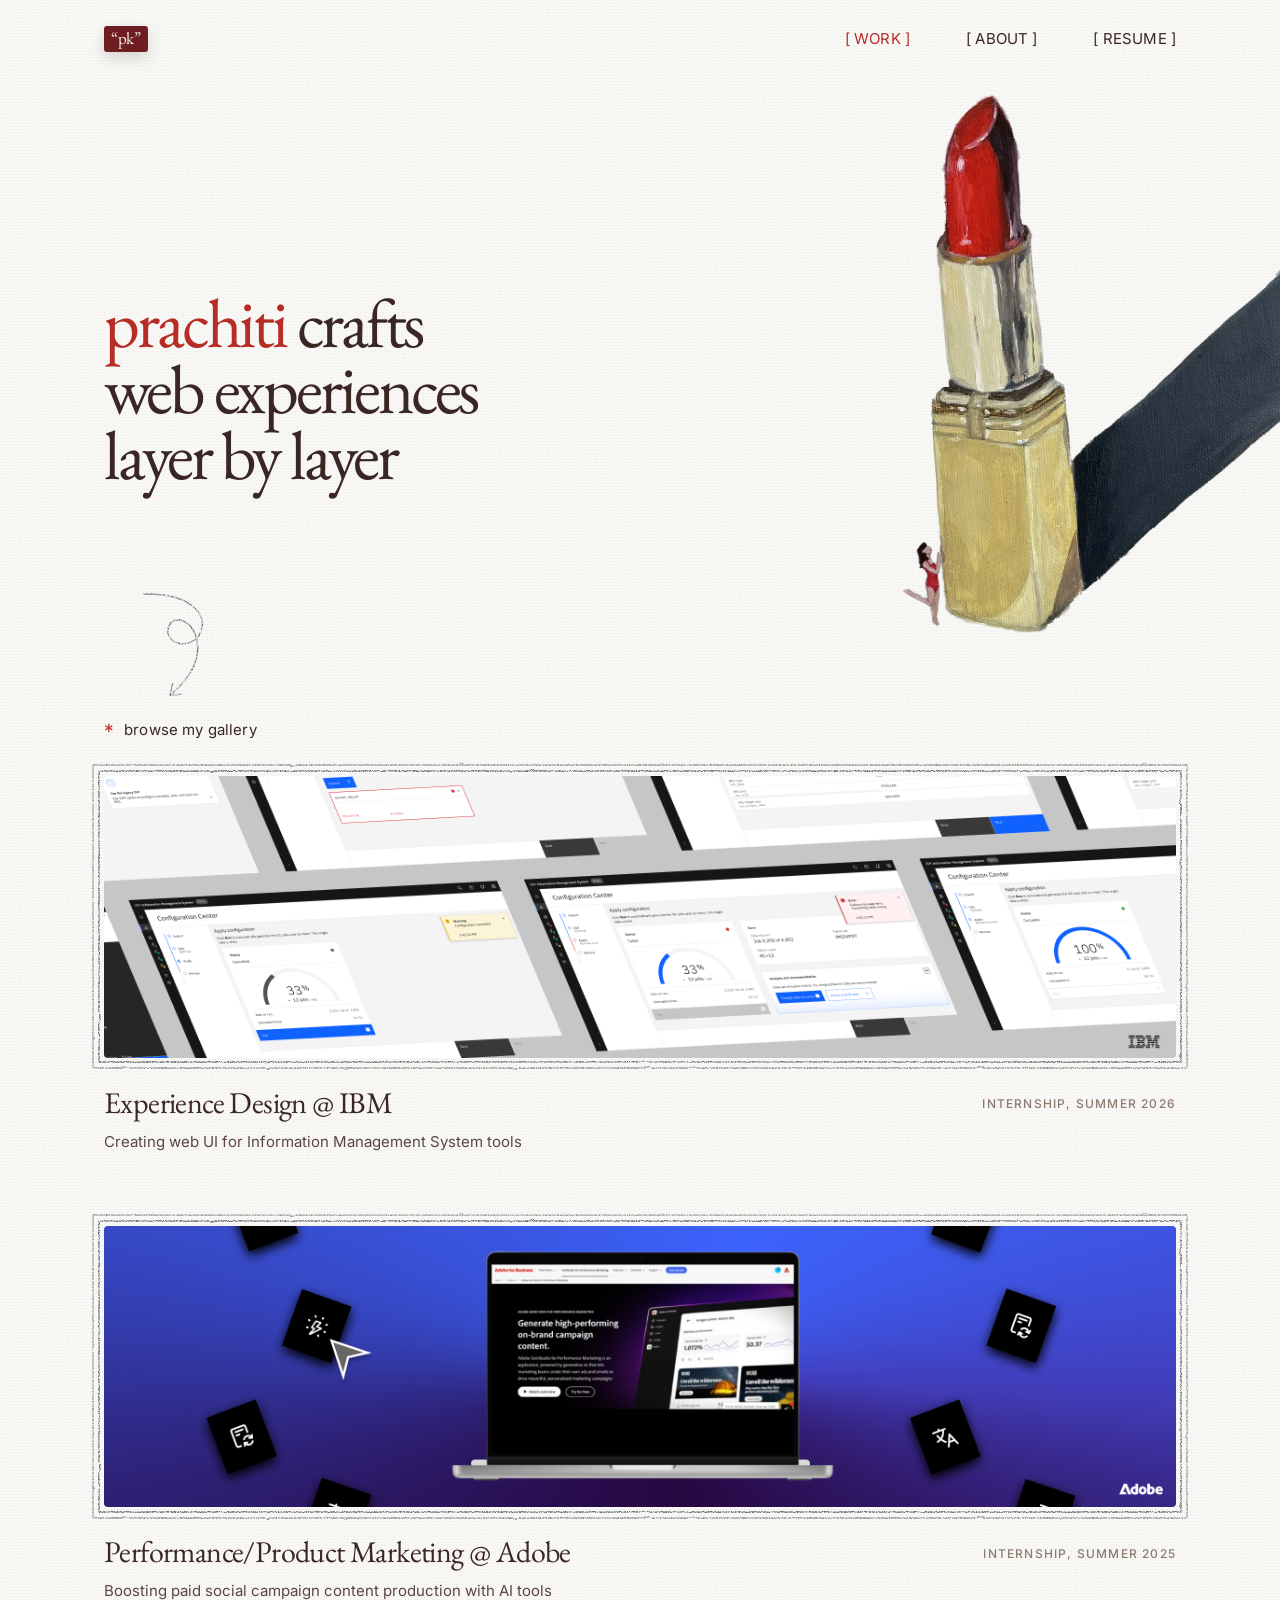
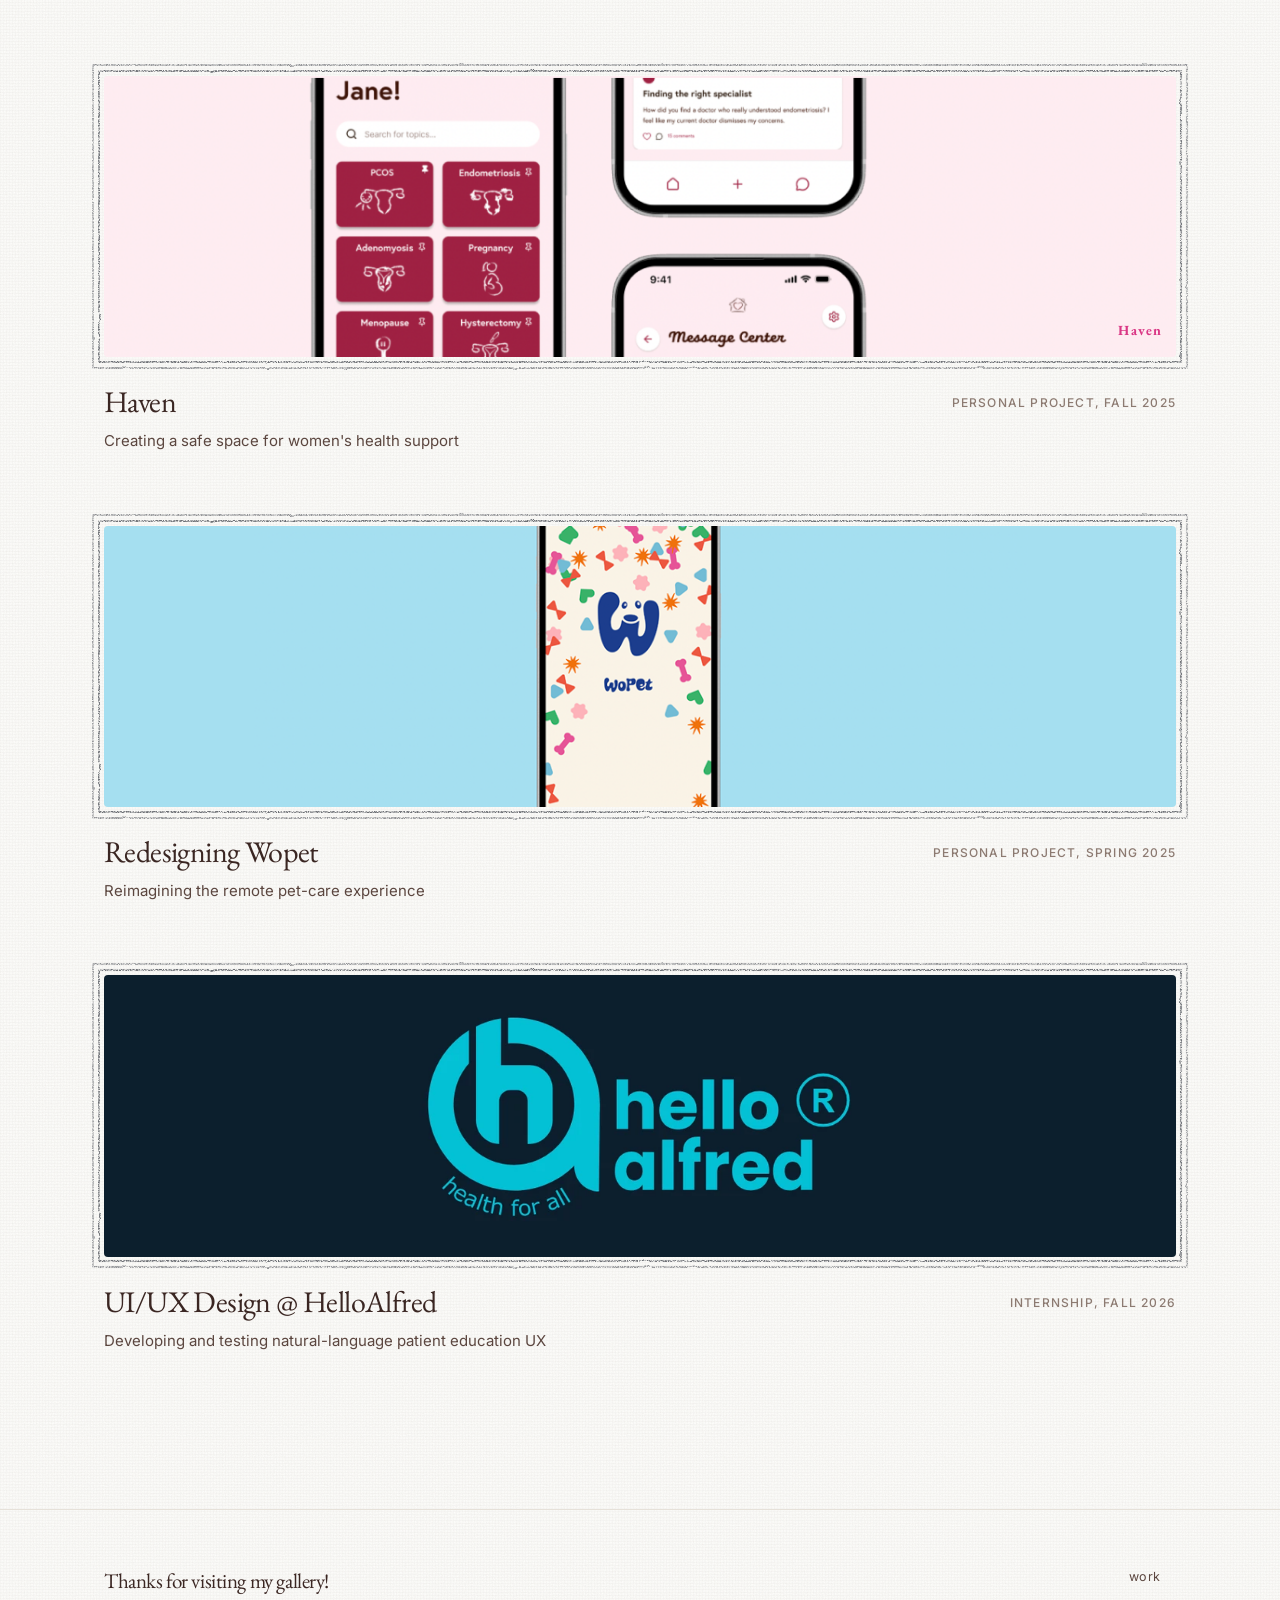
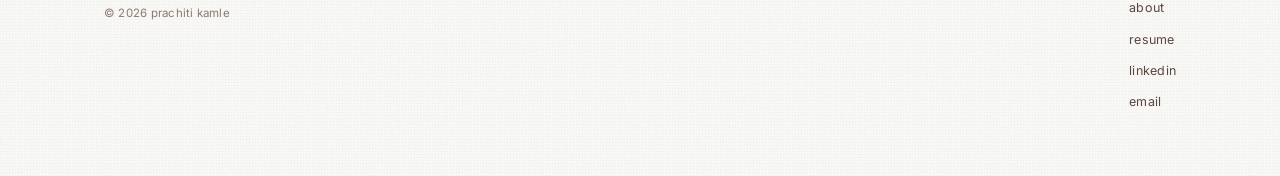
==== commit 4c2bb719: "Add a logo link-preview image and Open Graph tags Shared links previously showed whichever large ima" ====
--- a/index.html
+++ b/index.html
@@ -6,6 +6,15 @@
 <title>Prachiti Kamle | Portfolio</title>
 <link rel="icon" type="image/png" href="images/favicon.png">
 <meta name="description" content="Portfolio of Prachiti Kamle, UI/UX designer studying Informatics at UT Austin. Internship case studies, personal projects, and creative work.">
+<meta property="og:type" content="website">
+<meta property="og:title" content="Prachiti Kamle | Portfolio">
+<meta property="og:description" content="Portfolio of Prachiti Kamle, UI/UX designer studying Informatics at UT Austin. Internship case studies, personal projects, and creative work.">
+<meta property="og:image" content="/images/og-image.png">
+<meta property="og:image:width" content="1200">
+<meta property="og:image:height" content="630">
+<meta property="og:image:alt" content="Prachiti Kamle's logo: a maroon label reading &ldquo;pk&rdquo;">
+<meta name="twitter:card" content="summary_large_image">
+<meta name="twitter:image" content="/images/og-image.png">
 <link rel="preconnect" href="https://fonts.googleapis.com">
 <link rel="preconnect" href="https://fonts.gstatic.com" crossorigin>
 <link rel="stylesheet" href="css/style.css">
--- a/css/refined.css
+++ b/css/refined.css
@@ -266,13 +266,13 @@
 body.home .site-header { border-bottom: 0; }
 
 /* hero: a modest statement on the left, the lipstick small on the right with its shadow running off-screen */
-.home-hero { position: relative; min-height: 520px; padding: 72px 0 40px; }
+.home-hero { position: relative; min-height: clamp(520px, 35vw, 840px); padding: 72px 0 40px; }
 .hh-text { position: relative; z-index: 2; pointer-events: none; }
 .hh-text > * { pointer-events: auto; }
 .hs-title {
   font-family: var(--font-serif); font-weight: 300; font-variation-settings: 'opsz' 60;
   font-size: clamp(42px, 4.9vw, 70px); line-height: 1.04; letter-spacing: -0.025em;
-  color: var(--ink); max-width: 13ch; margin: 150px 0 0;
+  color: var(--ink); max-width: 13ch; margin: clamp(150px, 11vw, 270px) 0 0;
 }
 .hs-title strong { font-weight: 600; color: var(--accent); }
 
@@ -289,7 +289,9 @@
 .scroll-cue:hover { color: var(--accent); }
 @keyframes cueDraw { to { stroke-dashoffset: 0; } }
 
-.lip-stack { position: absolute; top: 26px; left: calc(50% + 210px); height: 540px; aspect-ratio: 882 / 1180; margin: 0; z-index: 1; outline: none; }
+/* anchored to the right edge (not the page centre) and scaled with the viewport, so the shadow always
+   runs off-screen and the painting keeps its presence on wide monitors */
+.lip-stack { position: absolute; top: 26px; right: -2vw; height: clamp(540px, 36vw, 860px); aspect-ratio: 882 / 1180; margin: 0; z-index: 1; outline: none; }
 .lip-stack img { position: absolute; inset: 0; width: 100%; height: 100%; }
 
 /* museum wall label, shown on hover / keyboard focus */
@@ -334,7 +336,7 @@
 @media (max-width: 760px) {
   .home-hero { min-height: 0; padding: 32px 0 20px; }
   .hs-title { max-width: 11ch; margin-top: 24px; }
-  .lip-stack { top: 24px; left: auto; right: -96px; height: 300px; }
+  .lip-stack { top: 24px; right: -96px; height: 300px; }
   .museum-tag { right: 40%; top: 60%; font-size: 10.5px; }
   .scroll-cue { width: 72px; margin-left: 18px; }
 }
@@ -355,8 +357,10 @@
 .sketch-art-note.art-note-hands-tea path { stroke: var(--accent); }
 .sketch-art-note.art-note-hands-tea text { fill: var(--accent); }
 
-/* ---------- Project tiles: a thick, straight frame tight to the cover ---------- */
-.project-card .thumb { z-index: 1; border: 3px solid var(--ink); border-radius: 3px; }
+/* ---------- Project tiles: double pencil frame (js/sketches.js frameTile), like the headshot's ---------- */
+.project-card { position: relative; }
+.project-card .thumb { z-index: 1; }
+.project-card .sketch-tile-frame { position: absolute; z-index: 0; pointer-events: none; }
 
 /* =====================================================================
    Typography system (after akshithavenkat.com):
@@ -391,7 +395,7 @@
 .project-card .tag-line { font-family: var(--font-mono); font-size: 15px; letter-spacing: 0.08em; text-transform: uppercase; color: var(--muted); }
 .project-card .tag-line::before { content: '\2022\00a0\00a0'; }
 .project-card .desc { font-family: var(--font-sans); font-size: 14px; color: var(--muted); margin-top: 4px; }
-.project-card .meta { border-top: 0; padding-top: 2px; margin-top: 14px; }
+.project-card .meta { border-top: 0; padding-top: 2px; margin-top: 26px; }
 @media (max-width: 640px) { .project-card h3 { font-size: 14px; } .project-card .tag-line { font-size: 12px; } }
 
 /* hover labels in the same mono */
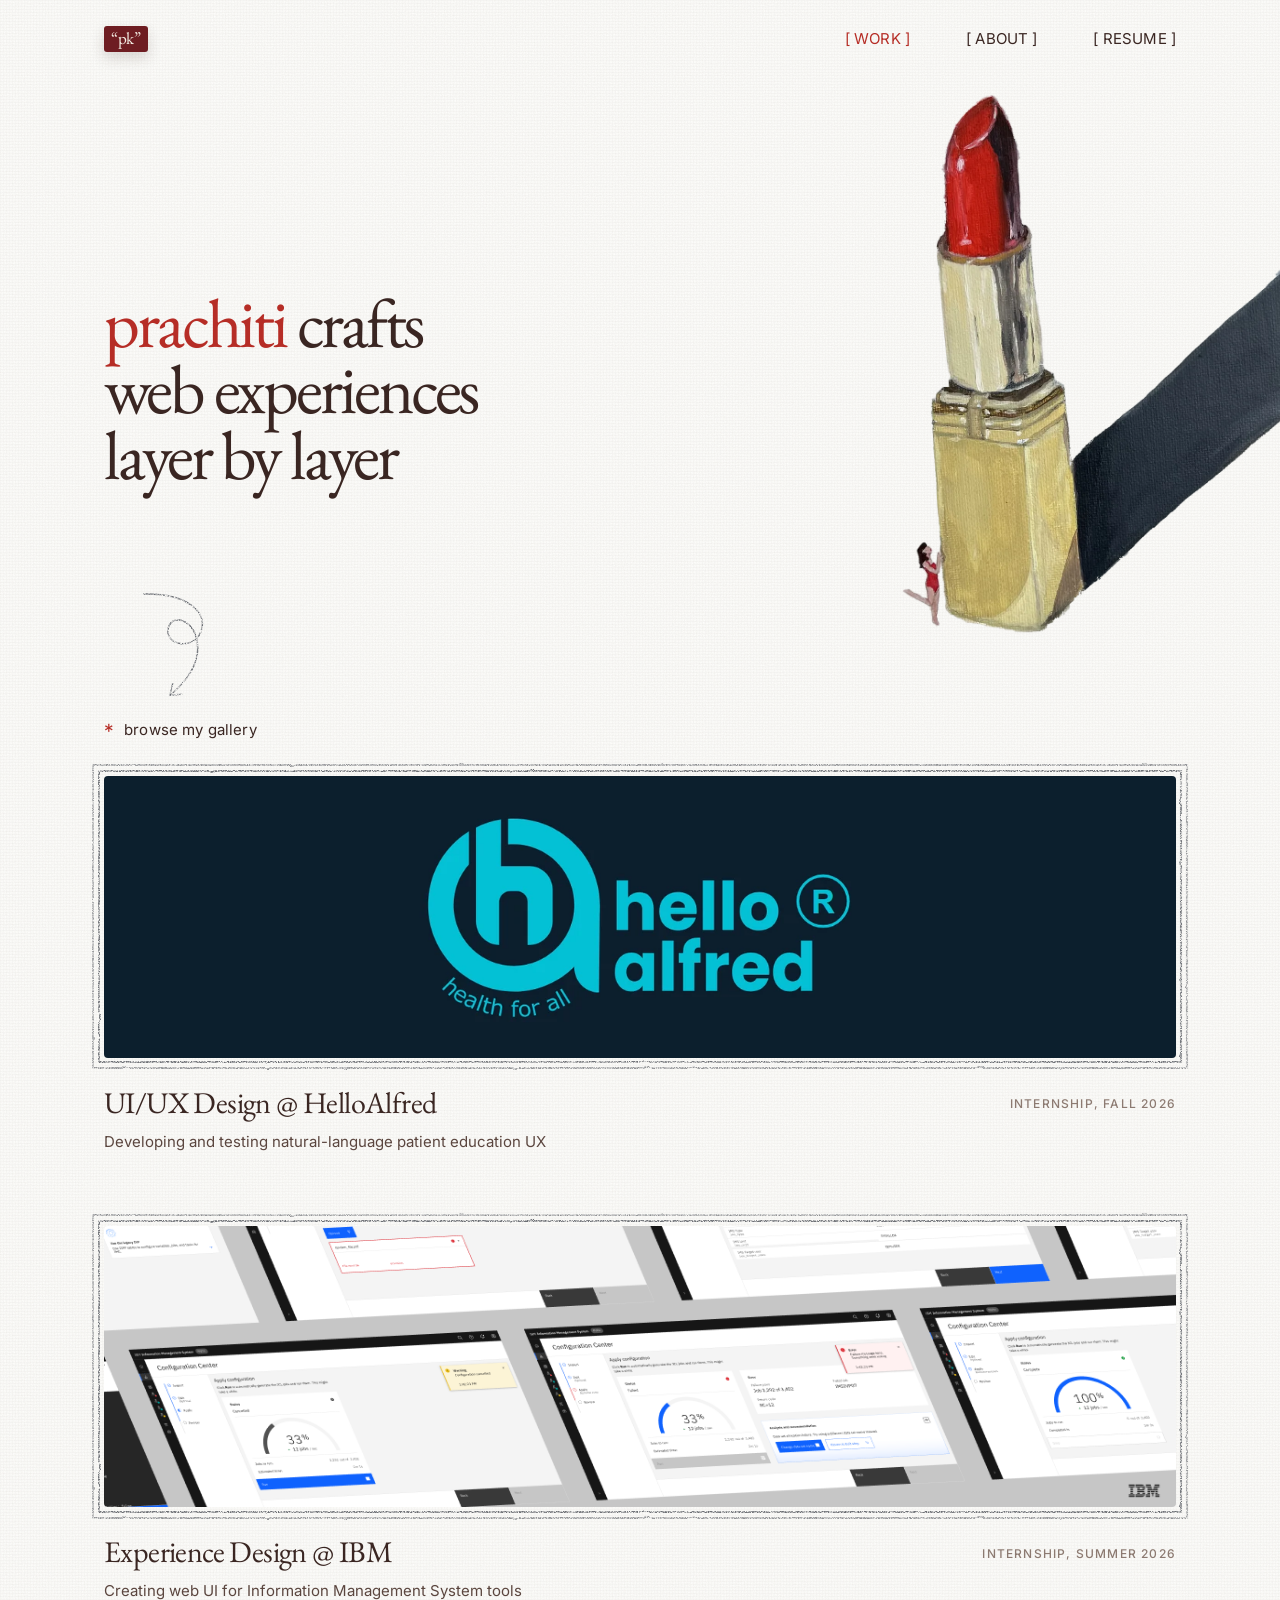
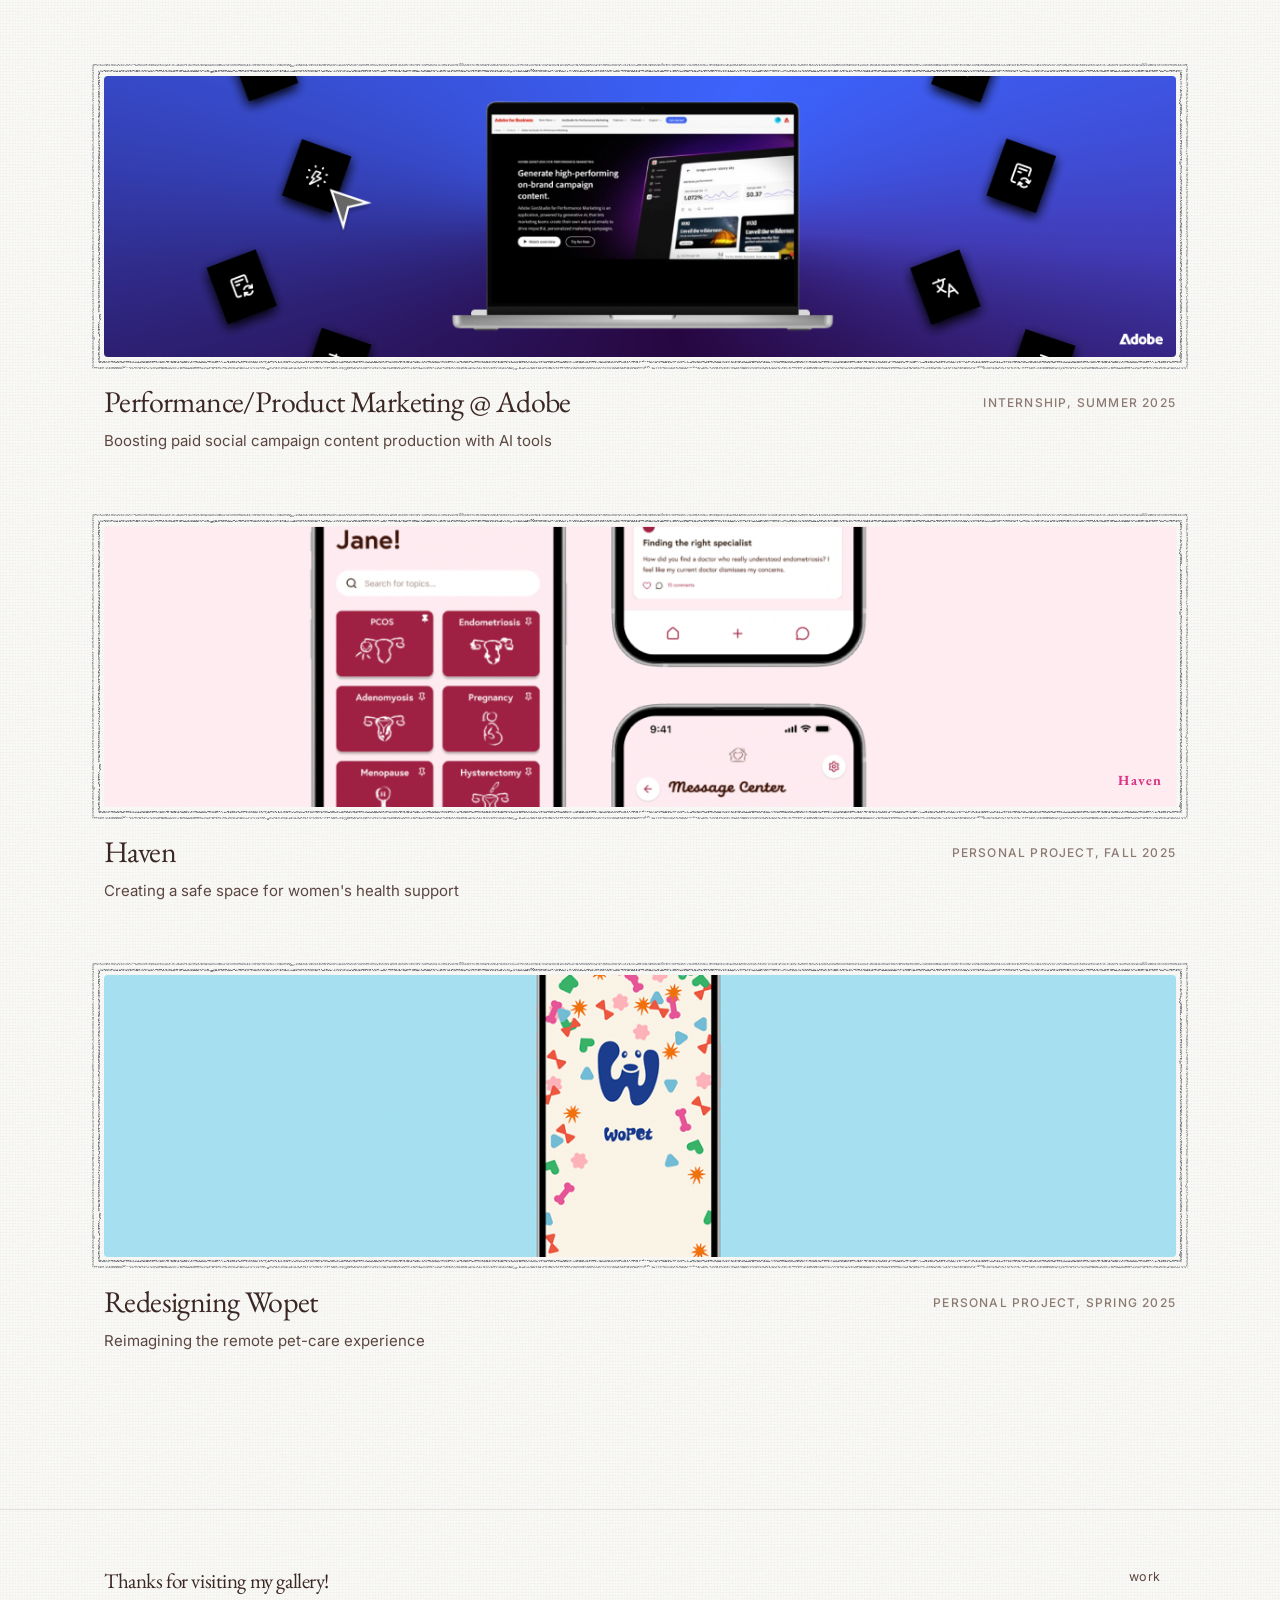
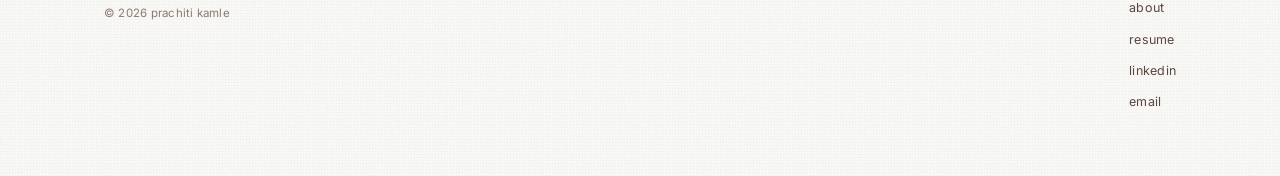
==== commit 86627da8: "Home: move the HelloAlfred tile to the top of the projects Co-Authored-By: Claude Opus 5.5 <noreply@" ====
--- a/index.html
+++ b/index.html
@@ -74,6 +74,21 @@
     <div class="featured-tag">browse my gallery</div>
     <div class="projects">
 
+      <!-- Not linked yet: hovering shows "Coming soon" and the tile can't be clicked through -->
+      <div class="project-card coming-soon" aria-disabled="true">
+        <div class="thumb">
+          <div class="photo">
+            <img src="images/projects/helloalfred.webp" alt="HelloAlfred logo: health for all" loading="lazy">
+          </div>
+          <div class="case-cta" aria-hidden="true"><span>Coming soon<svg class="cta-lock" viewBox="0 0 16 16" aria-hidden="true"><rect x="3" y="7" width="10" height="7.5" rx="1.6"/><path d="M5.3 7V5a2.7 2.7 0 0 1 5.4 0v2"/></svg></span></div>
+        </div>
+        <div class="meta">
+          <h3>UI/UX Design @ HelloAlfred</h3>
+          <p class="tag-line">Internship, Fall 2026</p>
+          <p class="desc">Developing and testing natural-language patient education UX</p>
+        </div>
+      </div>
+
       <a class="project-card" href="work/ibm.html">
         <div class="thumb">
           <div class="photo">
@@ -131,21 +146,6 @@
         </div>
       </a>
 
-      <!-- Not linked yet: hovering shows "Coming soon" and the tile can't be clicked through -->
-      <div class="project-card coming-soon" aria-disabled="true">
-        <div class="thumb">
-          <div class="photo">
-            <img src="images/projects/helloalfred.webp" alt="HelloAlfred logo: health for all" loading="lazy">
-          </div>
-          <div class="case-cta" aria-hidden="true"><span>Coming soon<svg class="cta-lock" viewBox="0 0 16 16" aria-hidden="true"><rect x="3" y="7" width="10" height="7.5" rx="1.6"/><path d="M5.3 7V5a2.7 2.7 0 0 1 5.4 0v2"/></svg></span></div>
-        </div>
-        <div class="meta">
-          <h3>UI/UX Design @ HelloAlfred</h3>
-          <p class="tag-line">Internship, Fall 2026</p>
-          <p class="desc">Developing and testing natural-language patient education UX</p>
-        </div>
-      </div>
-
     </div>
   </section>
 </main>
--- a/css/style.css
+++ b/css/style.css
@@ -646,8 +646,11 @@
 /* text + a wide image side by side: give the image a bit more room */
 .two-col.text-left { grid-template-columns: 1fr 1.15fr; align-items: center; }
 .two-col.reflect-photo { grid-template-columns: 1fr 420px; gap: 40px; align-items: center; }
+/* text with a small cut-out illustration beside it */
+.two-col.side-art { grid-template-columns: 1fr 200px; gap: 48px; align-items: center; }
 @media (max-width: 640px) {
-  .two-col, .two-col.text-left, .two-col.reflect-photo { grid-template-columns: 1fr; }
+  .two-col, .two-col.text-left, .two-col.reflect-photo, .two-col.side-art { grid-template-columns: 1fr; }
+  .two-col.side-art > [role="img"] { max-width: 140px !important; }
 }
 
 .reflection {
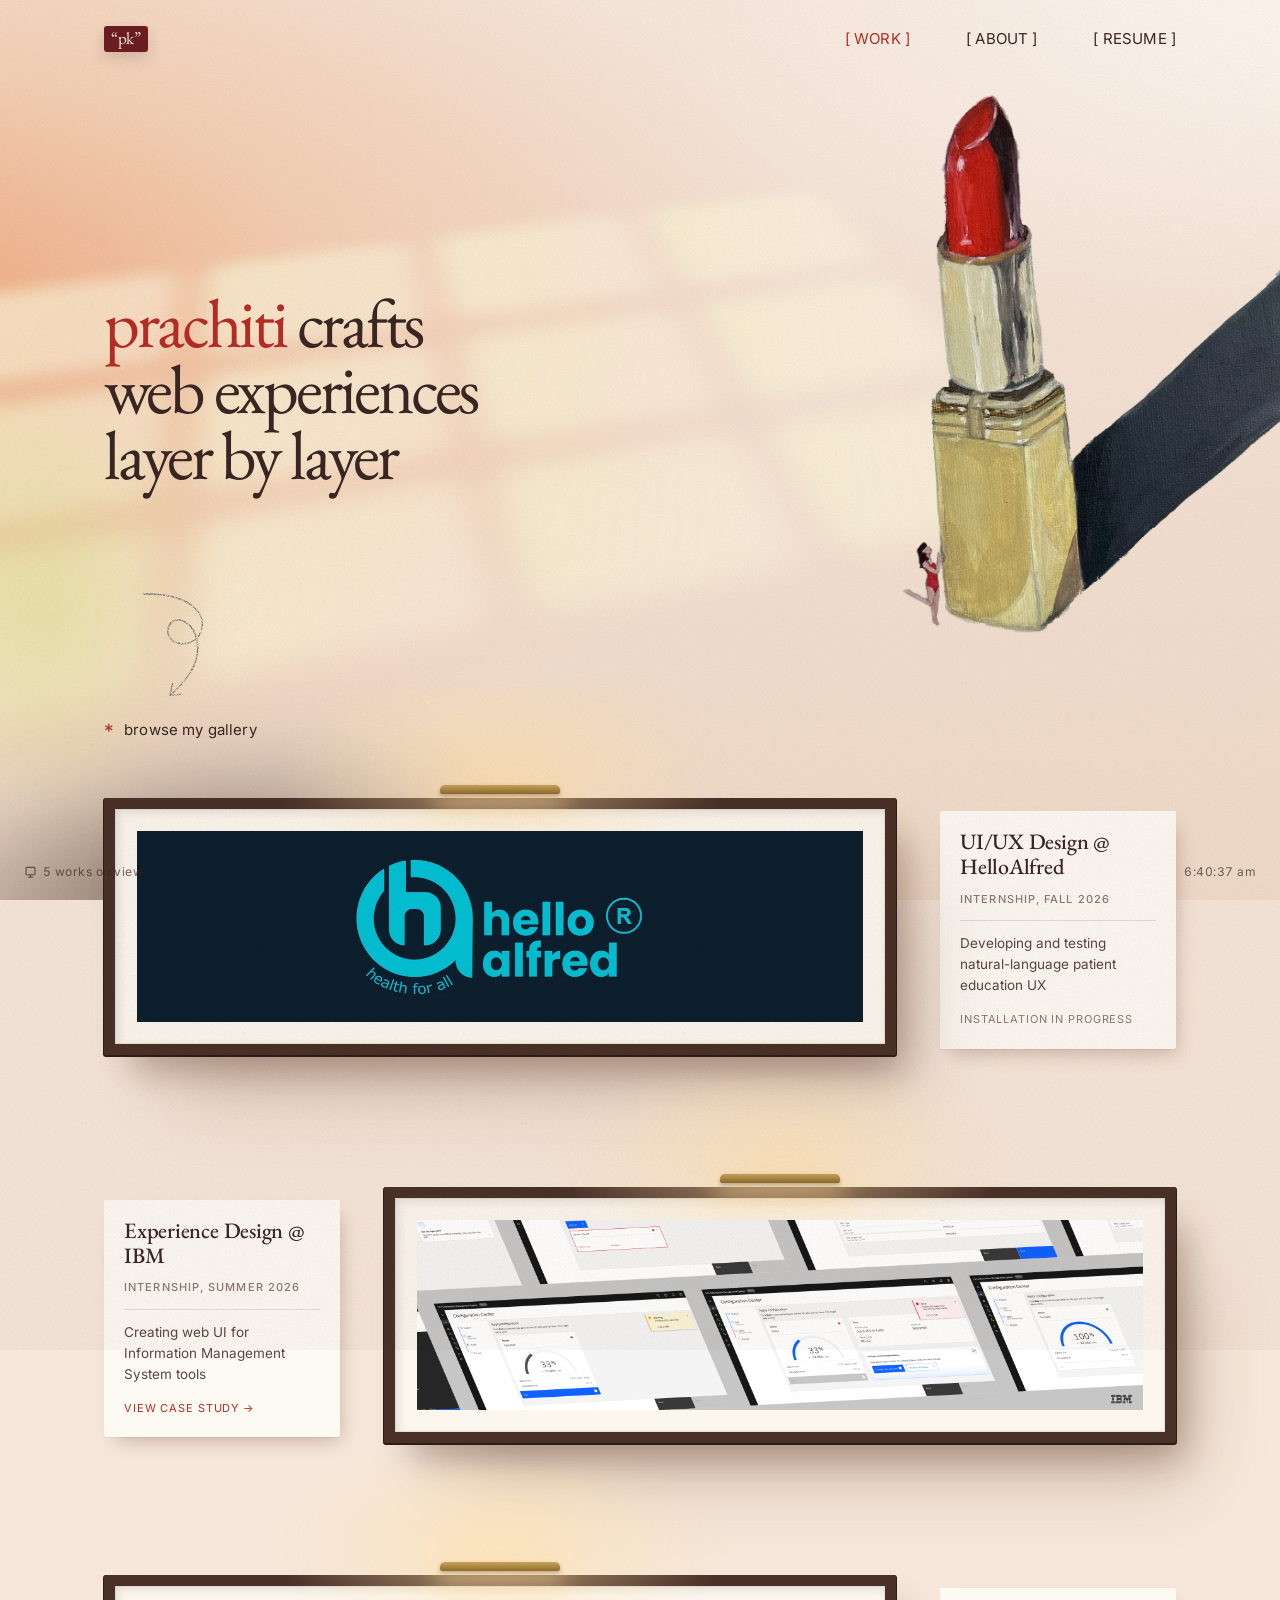
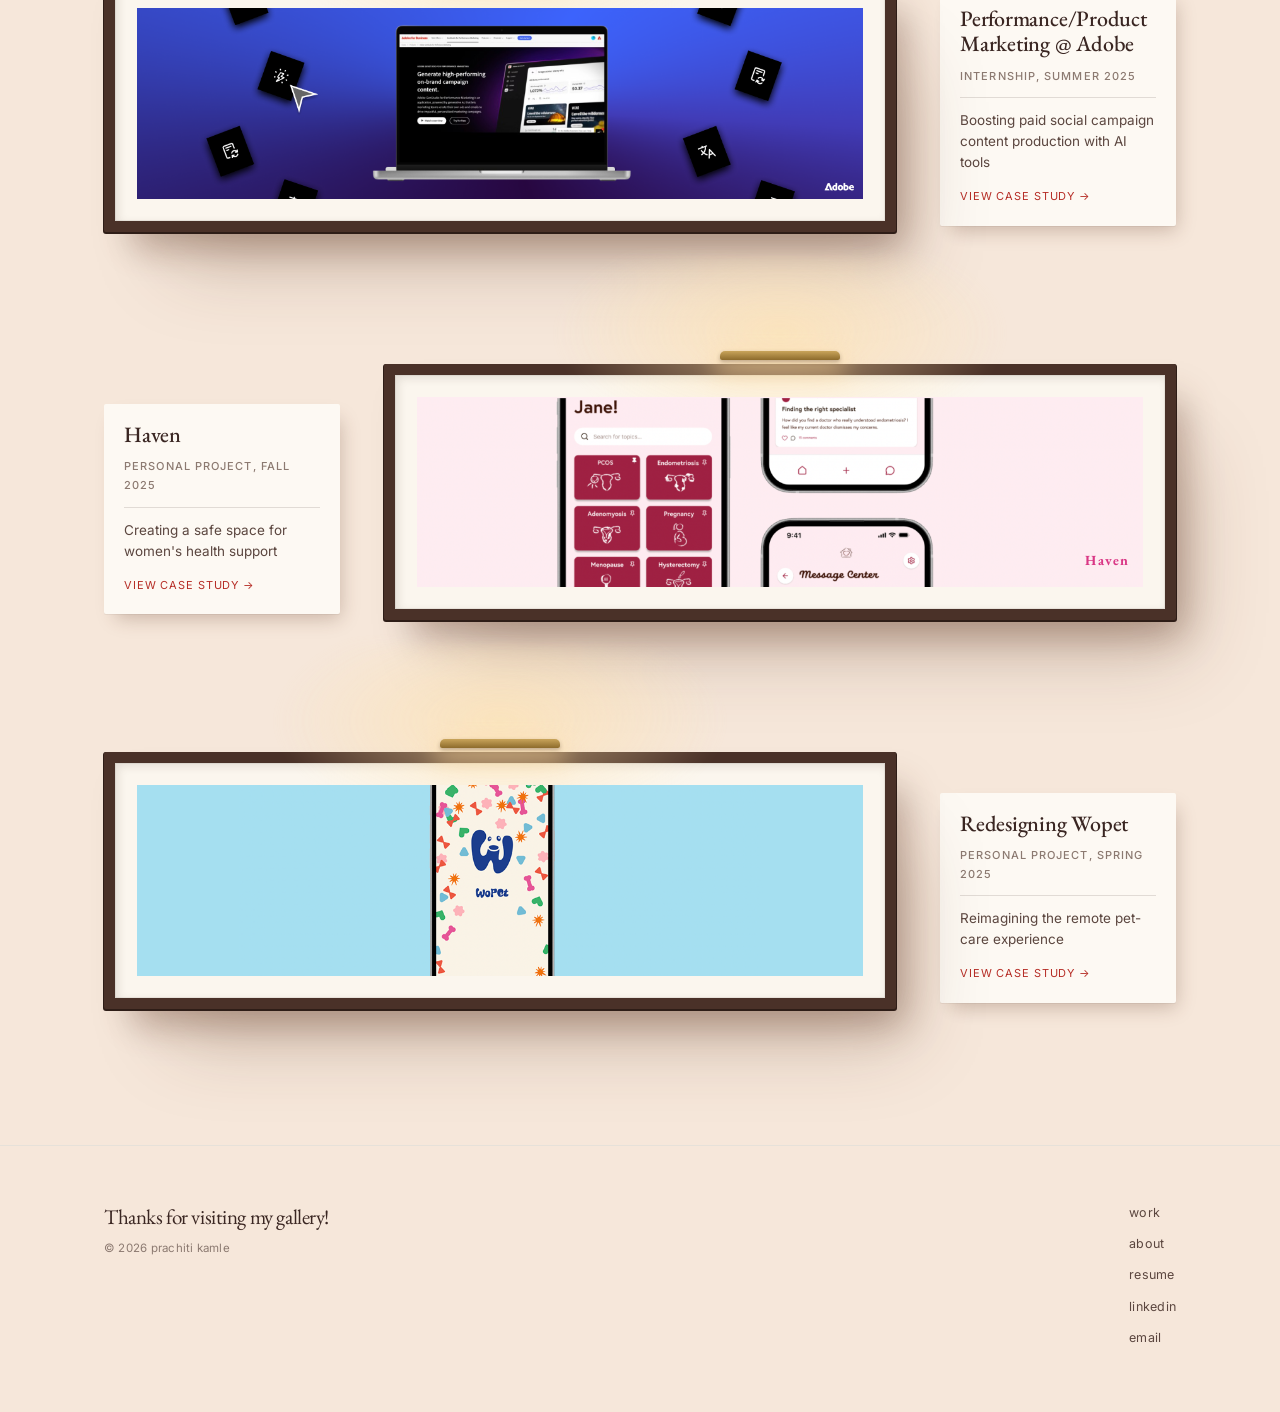
==== commit 82c85660: "Home: remodel as a warmly lit gallery wall Late sun through a window lights the wall (apricot glow, " ====
--- a/index.html
+++ b/index.html
@@ -7,24 +7,29 @@
 <link rel="icon" type="image/png" href="images/favicon.png">
 <meta name="description" content="Portfolio of Prachiti Kamle, UI/UX designer studying Informatics at UT Austin. Internship case studies, personal projects, and creative work.">
 <meta property="og:type" content="website">
+<meta property="og:url" content="https://prachitikamle.com/">
 <meta property="og:title" content="Prachiti Kamle | Portfolio">
 <meta property="og:description" content="Portfolio of Prachiti Kamle, UI/UX designer studying Informatics at UT Austin. Internship case studies, personal projects, and creative work.">
-<meta property="og:image" content="/images/og-image.png">
+<meta property="og:image" content="https://prachitikamle.com/images/og-image.png">
 <meta property="og:image:width" content="1200">
 <meta property="og:image:height" content="630">
 <meta property="og:image:alt" content="Prachiti Kamle's logo: a maroon label reading &ldquo;pk&rdquo;">
 <meta name="twitter:card" content="summary_large_image">
-<meta name="twitter:image" content="/images/og-image.png">
+<meta name="twitter:image" content="https://prachitikamle.com/images/og-image.png">
 <link rel="preconnect" href="https://fonts.googleapis.com">
 <link rel="preconnect" href="https://fonts.gstatic.com" crossorigin>
 <link rel="stylesheet" href="css/style.css">
 <link rel="stylesheet" href="css/sketchbook.css">
 <link rel="stylesheet" href="css/refined.css">
+<link rel="stylesheet" href="css/gallery.css">
 <link rel="stylesheet" href="css/page-transition.css">
 <script src="js/page-transition.js"></script>
 </head>
 <body class="dotted-bg home">
 <a class="skip-link" href="#main">Skip to content</a>
+
+<!-- late sun through a window, falling across the gallery wall -->
+<div class="gallery-light" aria-hidden="true"><div class="panes"><span></span><span></span><span></span><span></span><span></span><span></span><span></span><span></span><span></span><span></span><span></span><span></span></div></div>
 
 <div class="page-wrap">
 <header class="site-header">
@@ -167,7 +172,11 @@
 </footer>
 </div>
 
+<div class="gallery-hud left" aria-hidden="true"><svg viewBox="0 0 16 16"><rect x="2.5" y="3" width="11" height="9" rx="1"/><path d="M5 15h6M8 12v3"/></svg><span class="hud-count">5 works on view</span></div>
+<div class="gallery-hud right" aria-hidden="true"><span class="hud-clock"></span></div>
+
 <script src="js/main.js"></script>
+<script src="js/gallery.js"></script>
 <script src="js/sketches.js"></script>
 </body>
 </html>
--- a/css/style.css
+++ b/css/style.css
@@ -647,10 +647,10 @@
 .two-col.text-left { grid-template-columns: 1fr 1.15fr; align-items: center; }
 .two-col.reflect-photo { grid-template-columns: 1fr 420px; gap: 40px; align-items: center; }
 /* text with a small cut-out illustration beside it */
-.two-col.side-art { grid-template-columns: 1fr 200px; gap: 48px; align-items: center; }
+.two-col.side-art { grid-template-columns: 1fr 140px; gap: 48px; align-items: center; }
 @media (max-width: 640px) {
   .two-col, .two-col.text-left, .two-col.reflect-photo, .two-col.side-art { grid-template-columns: 1fr; }
-  .two-col.side-art > [role="img"] { max-width: 140px !important; }
+  .two-col.side-art > [role="img"] { max-width: 110px !important; }
 }
 
 .reflection {
@@ -714,7 +714,8 @@
   grid-template-columns: 1.1fr 0.9fr;
   gap: 40px;
   align-items: start;
-  padding: 20px 0 60px;
+  padding-top: 20px;      /* top/bottom only, so .container keeps its side gutter */
+  padding-bottom: 60px;
 }
 @media (max-width: 720px) {
   .about-layout { grid-template-columns: 1fr; }
@@ -819,14 +820,16 @@
 }
 
 .contact-blurb {
-  padding: 60px 0;
+  padding-top: 60px;      /* top/bottom only, so .container keeps its side gutter */
+  padding-bottom: 60px;
   display: grid;
   grid-template-columns: auto 1fr;
   gap: 40px;
   align-items: center;
 }
 @media (max-width: 640px) {
-  .contact-blurb { grid-template-columns: 1fr; }
+  /* stacked: the label's own margin is enough space, and the blank band above it is halved */
+  .contact-blurb { grid-template-columns: 1fr; gap: 0; padding-top: 0; }
 }
 .contact-blurb p { font-size: 17px; color: var(--navy); }
 .contact-blurb .email-line { font-weight: 600; margin-top: 8px; }
--- a/css/gallery.css
+++ b/css/gallery.css
@@ -0,0 +1,168 @@
+/* =====================================================================
+   Gallery home: a warmly lit wall. Late sun comes through a window on the
+   left, falls across the wall in soft panes, and each case study hangs as a
+   framed canvas under its own spotlight with a title card beside it.
+   Loaded on index.html only, after refined.css.
+   ===================================================================== */
+
+:root {
+  --wall: #f6e7da;
+  --wall-warm: #f0b893;
+  --wall-glow: #f7cfb0;
+  --frame: #4a3128;
+  --frame-edge: #2e1d17;
+  --mat: #fbf6ee;
+  --label: #fdf9f3;
+}
+
+/* ---------- The wall ---------- */
+body.home {
+  background-color: var(--wall);
+  background-image:
+    radial-gradient(120% 90% at -10% 35%, rgba(240, 160, 112, 0.85) 0%, rgba(244, 190, 150, 0.55) 30%, rgba(246, 222, 202, 0) 62%),
+    radial-gradient(80% 60% at 100% 0%, rgba(255, 250, 244, 0.9) 0%, rgba(255, 250, 244, 0) 60%),
+    linear-gradient(180deg, #f8eadf 0%, #f4e2d3 55%, #f1dccb 100%);
+  background-attachment: fixed;
+  background-size: auto;
+}
+
+/* film grain over everything, very light */
+body.home::before {
+  content: ''; position: fixed; inset: -50%; z-index: 60; pointer-events: none;
+  background-image: url("data:image/svg+xml,%3Csvg xmlns='http://www.w3.org/2000/svg' width='220' height='220'%3E%3Cfilter id='n'%3E%3CfeTurbulence type='fractalNoise' baseFrequency='0.9' numOctaves='2' stitchTiles='stitch'/%3E%3CfeColorMatrix values='0 0 0 0 0.35  0 0 0 0 0.24  0 0 0 0 0.2  0 0 0 0.55 0'/%3E%3C/filter%3E%3Crect width='100%25' height='100%25' filter='url(%23n)'/%3E%3C/svg%3E");
+  opacity: 0.22; mix-blend-mode: multiply;
+}
+
+/* sunlight through the window: soft panes thrown diagonally across the wall,
+   drifting a little as if the sun were moving */
+.gallery-light {
+  position: fixed; inset: 0; z-index: 0; pointer-events: none; overflow: hidden;
+}
+.gallery-light .panes {
+  position: absolute; left: -8vw; top: 14vh; width: 92vw; height: 70vh;
+  display: grid; grid-template-columns: repeat(4, 1fr); grid-template-rows: repeat(3, 1fr); gap: 3.2vw 2.6vw;
+  transform: perspective(1200px) rotateX(52deg) rotateZ(-14deg) skewX(-18deg);
+  transform-origin: 20% 50%;
+  filter: blur(18px);
+  opacity: 0.75;
+  animation: sunDrift 46s ease-in-out infinite alternate;
+}
+.gallery-light .panes span {
+  border-radius: 28px;
+  background: linear-gradient(110deg, rgba(250, 247, 214, 0.95), rgba(255, 246, 228, 0.7));
+  mix-blend-mode: screen;
+}
+/* the dark window-frame corner and a green-gold light leak on the left edge */
+.gallery-light::before {
+  content: ''; position: absolute; left: -12vw; bottom: -16vh; width: 52vw; height: 34vh;
+  background: radial-gradient(closest-side, rgba(46, 30, 24, 0.55), rgba(46, 30, 24, 0) 100%);
+  transform: rotate(-12deg); filter: blur(30px);
+}
+.gallery-light::after {
+  content: ''; position: absolute; left: -10vw; top: 42vh; width: 26vw; height: 50vh;
+  background: radial-gradient(closest-side, rgba(214, 222, 120, 0.45), rgba(214, 222, 120, 0));
+  filter: blur(24px);
+}
+@keyframes sunDrift {
+  from { translate: 0 0; opacity: 0.72; }
+  to   { translate: 4vw 2.5vh; opacity: 0.6; }
+}
+
+.home .page-wrap { position: relative; z-index: 1; }
+.home .site-header, .home .site-footer { background: transparent; }
+
+/* ---------- Hanging the work ---------- */
+.home #work .featured-tag { margin-bottom: 56px; }
+.home .projects { display: flex; flex-direction: column; gap: 132px; padding-bottom: 40px; }
+
+.home .project-card {
+  display: grid; grid-template-columns: minmax(0, 1fr) 236px; column-gap: 44px; align-items: end;
+}
+.home .project-card:nth-child(even) { grid-template-columns: 236px minmax(0, 1fr); }
+.home .project-card:nth-child(even) .thumb { order: 2; }
+.home .project-card:nth-child(even) .meta { order: 1; }
+
+/* the frame: walnut moulding, cream mat, a shadow cast down and to the right (light comes from the left) */
+.home .project-card .thumb {
+  position: relative; overflow: visible;
+  padding: 22px; background: var(--mat); border-radius: 2px;
+  border: 11px solid var(--frame);
+  box-shadow:
+    inset 0 0 0 1px rgba(0, 0, 0, 0.06),
+    inset 3px 3px 10px rgba(58, 38, 34, 0.12),
+    0 1px 0 1px var(--frame-edge),
+    18px 26px 34px -10px rgba(86, 46, 28, 0.35),
+    40px 60px 80px -30px rgba(86, 46, 28, 0.25);
+  transition: transform 0.5s cubic-bezier(0.2, 0.7, 0.2, 1), box-shadow 0.5s ease;
+}
+.home .project-card .thumb .photo { position: relative; overflow: hidden; border-radius: 0; box-shadow: inset 0 0 0 1px rgba(58, 38, 34, 0.08); }
+.home .project-card .thumb .photo > img { display: block; width: 100%; height: auto; }
+
+/* picture light: a warm cone of light falling on each canvas from above */
+.home .project-card .thumb::before {
+  content: ''; position: absolute; left: 8%; right: 8%; top: -120px; height: 260px; z-index: -1; pointer-events: none;
+  background: radial-gradient(50% 60% at 50% 30%, rgba(255, 226, 170, 0.75), rgba(255, 226, 170, 0) 70%);
+  filter: blur(6px); opacity: 0.8; transition: opacity 0.5s ease;
+}
+/* the brass lamp itself, sitting on the frame's top edge */
+.home .project-card .thumb::after {
+  content: ''; position: absolute; left: 50%; top: -24px; width: 120px; height: 9px; translate: -50% 0;
+  border-radius: 5px 5px 2px 2px;
+  background: linear-gradient(180deg, #c9a45a, #8d6b2c);
+  box-shadow: 0 2px 4px rgba(46, 30, 24, 0.3), 0 10px 22px 6px rgba(255, 214, 150, 0.45);
+}
+.home .project-card:hover .thumb {
+  transform: translateY(-4px);
+  box-shadow:
+    inset 0 0 0 1px rgba(0, 0, 0, 0.06),
+    inset 3px 3px 10px rgba(58, 38, 34, 0.12),
+    0 1px 0 1px var(--frame-edge),
+    22px 34px 40px -10px rgba(86, 46, 28, 0.38),
+    48px 72px 90px -30px rgba(86, 46, 28, 0.28);
+}
+.home .project-card:hover .thumb::before { opacity: 1; }
+.home .project-card .sketch-tile-frame { display: none; }   /* real frames now, no pencil outlines */
+
+/* the title card: a small museum label at eye level beside the work */
+.home .project-card .meta {
+  display: block; margin: 0 0 6px; padding: 18px 20px 20px; border: 0;
+  background: var(--label); border-radius: 2px;
+  box-shadow: 0 1px 0 rgba(58, 38, 34, 0.06), 6px 10px 18px -6px rgba(86, 46, 28, 0.28);
+}
+.home .project-card h3 {
+  font-family: var(--font-serif); font-weight: 500; font-size: 22px; line-height: 1.15; letter-spacing: -0.01em;
+  margin: 0 0 10px; color: var(--ink);
+}
+.home .project-card .tag-line {
+  display: block; white-space: normal; margin: 0 0 12px; padding-bottom: 12px; border-bottom: 1px solid rgba(58, 38, 34, 0.14);
+  font-family: var(--font-sans); font-size: 11px; letter-spacing: 0.1em; text-transform: uppercase; color: var(--muted);
+}
+.home .project-card .desc { font-size: 13.5px; line-height: 1.55; color: var(--ink-soft); }
+.home .project-card .meta::after {
+  content: 'View case study \2192'; display: block; margin-top: 14px;
+  font-family: var(--font-sans); font-size: 11px; letter-spacing: 0.08em; text-transform: uppercase; color: var(--accent);
+}
+.home .project-card.coming-soon .meta::after { content: 'Installation in progress'; color: var(--muted); }
+
+/* ---------- Corner details, like a gallery's quiet signage ---------- */
+.gallery-hud {
+  position: fixed; bottom: 18px; z-index: 20; pointer-events: none;
+  font-family: var(--font-sans); font-size: 12px; letter-spacing: 0.04em; color: rgba(58, 38, 34, 0.7);
+  font-variant-numeric: tabular-nums;
+}
+.gallery-hud.left { left: 24px; }
+.gallery-hud.right { right: 24px; }
+.gallery-hud svg { width: 13px; height: 13px; vertical-align: -2px; margin-right: 6px; stroke: currentColor; fill: none; stroke-width: 1.4; }
+
+@media (max-width: 900px) {
+  .home .project-card, .home .project-card:nth-child(even) { grid-template-columns: 1fr; row-gap: 22px; }
+  .home .project-card:nth-child(even) .thumb, .home .project-card:nth-child(even) .meta { order: 0; }
+  .home .project-card .meta { max-width: 340px; }
+  .home .projects { gap: 88px; }
+  .home .project-card .thumb { padding: 14px; border-width: 8px; }
+  .gallery-hud { display: none; }
+}
+@media (prefers-reduced-motion: reduce) {
+  .gallery-light .panes { animation: none; }
+  .home .project-card .thumb { transition: none; }
+}
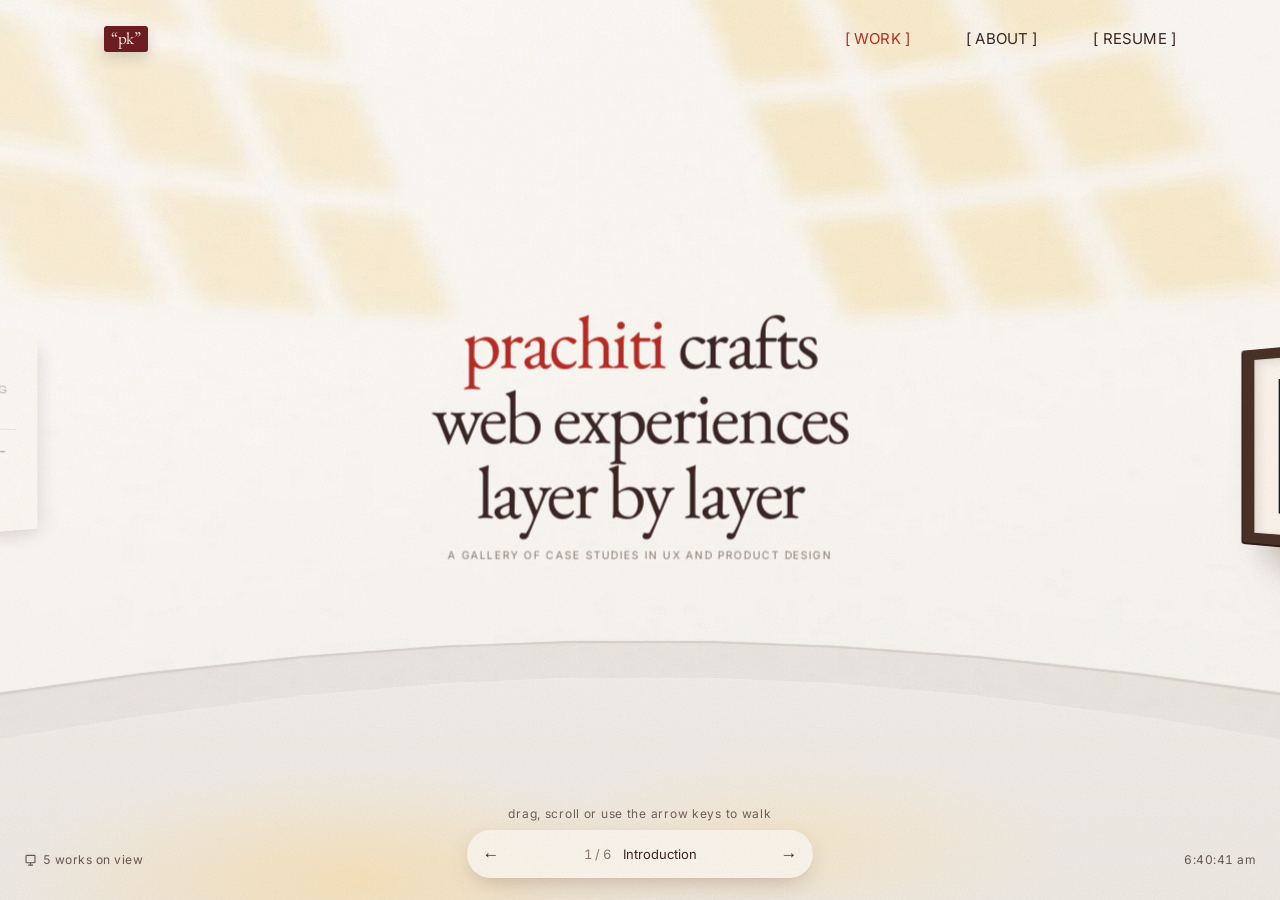
==== commit 210985cf: "Home: walk-through 3D gallery room The home page is now a round gallery you stand in the middle of. " ====
--- a/index.html
+++ b/index.html
@@ -28,9 +28,6 @@
 <body class="dotted-bg home">
 <a class="skip-link" href="#main">Skip to content</a>
 
-<!-- late sun through a window, falling across the gallery wall -->
-<div class="gallery-light" aria-hidden="true"><div class="panes"><span></span><span></span><span></span><span></span><span></span><span></span><span></span><span></span><span></span><span></span><span></span><span></span></div></div>
-
 <div class="page-wrap">
 <header class="site-header">
   <div class="container">
@@ -46,113 +43,80 @@
   </div>
 </header>
 
-<main id="main">
-  <section class="home-hero">
-    <div class="container hh-text">
-      <h1 class="hs-title"><span class="hs-name">prachiti</span> crafts web experiences layer by layer</h1>
+<main id="main" class="gallery-main">
+  <h1 class="visually-hidden">Prachiti Kamle crafts web experiences layer by layer</h1>
+  <!-- A round gallery room. You stand in the middle; drag, scroll or use the arrows to walk from piece to piece.
+       Each .station hangs on the circular wall; js/gallery.js places them and turns the room. -->
+  <div class="room" aria-roledescription="3D gallery" aria-label="Gallery of Prachiti's work. Use the left and right arrow keys to walk between pieces.">
+    <div class="stage">
+      <div class="ring">
+        <div class="walls" aria-hidden="true"></div>
+
+        <div class="station title-wall" data-title="Introduction">
+          <p class="wall-text"><span class="hs-name">prachiti</span> crafts web experiences <em>layer by layer</em></p>
+          <p class="wall-sub">A gallery of case studies in UX and product design</p>
+        </div>
+
+        <div class="station work coming-soon" data-title="UI/UX Design @ HelloAlfred" aria-disabled="true">
+          <div class="frame"><img src="images/projects/helloalfred.webp" alt="HelloAlfred logo: health for all" width="1400" height="367"></div>
+          <div class="title-card">
+            <h2>UI/UX Design @ HelloAlfred</h2>
+            <p class="tc-meta">Internship, Fall 2026</p>
+            <p class="tc-desc">Developing and testing natural-language patient education UX</p>
+            <p class="tc-cta">Installation in progress</p>
+          </div>
+        </div>
+
+        <a class="station work" href="work/ibm.html" data-title="Experience Design @ IBM">
+          <div class="frame"><img src="images/projects/ibm.png" alt="IBM Information Management System configuration center screens, tilted collage" width="1151" height="302"></div>
+          <div class="title-card">
+            <h2>Experience Design @ IBM</h2>
+            <p class="tc-meta">Internship, Summer 2026</p>
+            <p class="tc-desc">Creating web UI for Information Management System tools</p>
+            <p class="tc-cta">View case study &rarr;</p>
+          </div>
+        </a>
+
+        <a class="station work" href="work/adobe.html" data-title="Performance/Product Marketing @ Adobe">
+          <div class="frame"><img src="images/projects/adobe.png" alt="Adobe GenStudio for Performance Marketing landing page on a laptop" width="1151" height="302"></div>
+          <div class="title-card">
+            <h2>Performance/Product Marketing @ Adobe</h2>
+            <p class="tc-meta">Internship, Summer 2025</p>
+            <p class="tc-desc">Boosting paid social campaign content production with AI tools</p>
+            <p class="tc-cta">View case study &rarr;</p>
+          </div>
+        </a>
+
+        <a class="station work" href="work/haven.html" data-title="Haven">
+          <div class="frame"><img src="images/projects/haven.png" alt="Haven app screens: home feed with health topics, and message center" width="1156" height="304"></div>
+          <div class="title-card">
+            <h2>Haven</h2>
+            <p class="tc-meta">Personal Project, Fall 2025</p>
+            <p class="tc-desc">Creating a safe space for women's health support</p>
+            <p class="tc-cta">View case study &rarr;</p>
+          </div>
+        </a>
+
+        <a class="station work" href="work/wopet.html" data-title="Redesigning Wopet">
+          <div class="frame"><img src="images/projects/wopet.png" alt="WoPet app splash screen with logo and playful pet-toy confetti" width="1151" height="302"></div>
+          <div class="title-card">
+            <h2>Redesigning Wopet</h2>
+            <p class="tc-meta">Personal Project, Spring 2025</p>
+            <p class="tc-desc">Reimagining the remote pet-care experience</p>
+            <p class="tc-cta">View case study &rarr;</p>
+          </div>
+        </a>
+      </div>
     </div>
-    <!-- the lipstick painting; a pixel-halftone layer washes over it in a slow wave now and then -->
-    <figure class="lip-stack" tabindex="0">
-      <img class="lip-base" src="images/hero/painted-lipstick.webp" alt="Oil painting by Prachiti: a giant red lipstick casting a long shadow, with a tiny figure in a red swimsuit leaning against it" width="882" height="1180">
-      <img class="lip-ht" src="images/hero/lipstick-halftone.webp" alt="" aria-hidden="true" width="882" height="1180">
-      <figcaption class="museum-tag">
-        <span class="mt-artist">Prachiti Kamle</span>
-        <span class="mt-title">&ldquo;Hugs &amp; Kisses&rdquo;, 2022</span>
-        <span class="mt-medium">Oil on Canvas, 8&Prime; &times; 6&Prime;</span>
-      </figcaption>
-    </figure>
-  </section>
+    <div class="floor" aria-hidden="true"></div>
+  </div>
 
-  <section class="container" id="work">
-    <a class="scroll-cue" href="#work" aria-label="Scroll down to the projects">
-      <svg viewBox="0 0 120 150" aria-hidden="true">
-        <filter id="cue-graphite" x="-10%" y="-10%" width="120%" height="120%">
-          <feTurbulence type="fractalNoise" baseFrequency="1.1" numOctaves="2" seed="7" result="noise"/>
-          <feColorMatrix in="noise" type="matrix" values="0 0 0 0 0  0 0 0 0 0  0 0 0 0 0  0 0 0 -2.4 1.75" result="grain"/>
-          <feComposite in="SourceGraphic" in2="grain" operator="in" result="grainy"/>
-          <feTurbulence type="fractalNoise" baseFrequency="0.06" numOctaves="2" seed="2" result="warp"/>
-          <feDisplacementMap in="grainy" in2="warp" scale="1.8"/>
-        </filter>
-        <g filter="url(#cue-graphite)"><path pathLength="1" d="M18 8 C70 6 104 30 92 58 C82 82 44 74 50 52 C56 30 92 44 88 84 C85 110 66 128 52 140"/><path pathLength="1" class="head" d="M55.6 124.8 L52 140 L67.4 138.6"/></g>
-      </svg>
-    </a>
-    <div class="featured-tag">browse my gallery</div>
-    <div class="projects">
-
-      <!-- Not linked yet: hovering shows "Coming soon" and the tile can't be clicked through -->
-      <div class="project-card coming-soon" aria-disabled="true">
-        <div class="thumb">
-          <div class="photo">
-            <img src="images/projects/helloalfred.webp" alt="HelloAlfred logo: health for all" loading="lazy">
-          </div>
-          <div class="case-cta" aria-hidden="true"><span>Coming soon<svg class="cta-lock" viewBox="0 0 16 16" aria-hidden="true"><rect x="3" y="7" width="10" height="7.5" rx="1.6"/><path d="M5.3 7V5a2.7 2.7 0 0 1 5.4 0v2"/></svg></span></div>
-        </div>
-        <div class="meta">
-          <h3>UI/UX Design @ HelloAlfred</h3>
-          <p class="tag-line">Internship, Fall 2026</p>
-          <p class="desc">Developing and testing natural-language patient education UX</p>
-        </div>
-      </div>
-
-      <a class="project-card" href="work/ibm.html">
-        <div class="thumb">
-          <div class="photo">
-            <img src="images/projects/ibm.png" alt="IBM Information Management System configuration center screens, tilted collage" loading="lazy">
-          </div>
-          <div class="case-cta"><span>View case study</span></div>
-        </div>
-        <div class="meta">
-          <h3>Experience Design @ IBM</h3>
-          <p class="tag-line">Internship, Summer 2026</p>
-          <p class="desc">Creating web UI for Information Management System tools</p>
-        </div>
-      </a>
-
-      <a class="project-card" href="work/adobe.html">
-        <div class="thumb">
-          <div class="photo">
-            <img src="images/projects/adobe.png" alt="Adobe GenStudio for Performance Marketing landing page on a laptop" loading="lazy">
-          </div>
-          <div class="case-cta"><span>View case study</span></div>
-        </div>
-        <div class="meta">
-          <h3>Performance/Product Marketing @ Adobe</h3>
-          <p class="tag-line">Internship, Summer 2025</p>
-          <p class="desc">Boosting paid social campaign content production with AI tools</p>
-        </div>
-      </a>
-
-      <a class="project-card" href="work/haven.html">
-        <div class="thumb">
-          <div class="photo">
-            <img src="images/projects/haven.png" alt="Haven app screens: home feed with health topics, and message center" loading="lazy">
-            <span class="thumb-logo" style="color:var(--pink-text)">Haven</span>
-          </div>
-          <div class="case-cta"><span>View case study</span></div>
-        </div>
-        <div class="meta">
-          <h3>Haven</h3>
-          <p class="tag-line">Personal Project, Fall 2025</p>
-          <p class="desc">Creating a safe space for women's health support</p>
-        </div>
-      </a>
-
-      <a class="project-card" href="work/wopet.html">
-        <div class="thumb">
-          <div class="photo">
-            <img src="images/projects/wopet.png" alt="WoPet app splash screen with logo and playful pet-toy confetti" loading="lazy">
-          </div>
-          <div class="case-cta"><span>View case study</span></div>
-        </div>
-        <div class="meta">
-          <h3>Redesigning Wopet</h3>
-          <p class="tag-line">Personal Project, Spring 2025</p>
-          <p class="desc">Reimagining the remote pet-care experience</p>
-        </div>
-      </a>
-
-    </div>
-  </section>
+  <nav class="walk" aria-label="Walk through the gallery">
+    <button type="button" class="walk-prev" aria-label="Previous piece">&larr;</button>
+    <p class="walk-now" aria-live="polite"><span class="walk-idx">1 / 7</span> <span class="walk-title">Introduction</span></p>
+    <button type="button" class="walk-next" aria-label="Next piece">&rarr;</button>
+  </nav>
+  <p class="walk-hint" aria-hidden="true">drag, scroll or use the arrow keys to walk</p>
 </main>
 
 <footer class="site-footer">
--- a/css/gallery.css
+++ b/css/gallery.css
@@ -1,168 +1,173 @@
 /* =====================================================================
-   Gallery home: a warmly lit wall. Late sun comes through a window on the
-   left, falls across the wall in soft panes, and each case study hangs as a
-   framed canvas under its own spotlight with a title card beside it.
+   Gallery home: a round, warmly lit room you walk through.
+   You stand in the middle; the work hangs on the circular wall around you.
+   js/gallery.js builds the wall, places each .station and turns the room.
    Loaded on index.html only, after refined.css.
    ===================================================================== */
 
 :root {
-  --wall: #f6e7da;
-  --wall-warm: #f0b893;
-  --wall-glow: #f7cfb0;
   --frame: #4a3128;
   --frame-edge: #2e1d17;
   --mat: #fbf6ee;
   --label: #fdf9f3;
 }
 
-/* ---------- The wall ---------- */
-body.home {
-  background-color: var(--wall);
-  background-image:
-    radial-gradient(120% 90% at -10% 35%, rgba(240, 160, 112, 0.85) 0%, rgba(244, 190, 150, 0.55) 30%, rgba(246, 222, 202, 0) 62%),
-    radial-gradient(80% 60% at 100% 0%, rgba(255, 250, 244, 0.9) 0%, rgba(255, 250, 244, 0) 60%),
-    linear-gradient(180deg, #f8eadf 0%, #f4e2d3 55%, #f1dccb 100%);
-  background-attachment: fixed;
-  background-size: auto;
-}
+/* the whole page is the room: no page scroll, the footer's links live in the header and About page */
+body.home { overflow: hidden; height: 100vh; height: 100dvh; background: #fff; }
+.home .site-footer { display: none; }
+.home .site-header { position: absolute; top: 0; left: 0; right: 0; z-index: 30; background: transparent; }
+.home .page-wrap { min-height: 0; }
 
 /* film grain over everything, very light */
 body.home::before {
-  content: ''; position: fixed; inset: -50%; z-index: 60; pointer-events: none;
+  content: ''; position: fixed; inset: -50%; z-index: 40; pointer-events: none;
   background-image: url("data:image/svg+xml,%3Csvg xmlns='http://www.w3.org/2000/svg' width='220' height='220'%3E%3Cfilter id='n'%3E%3CfeTurbulence type='fractalNoise' baseFrequency='0.9' numOctaves='2' stitchTiles='stitch'/%3E%3CfeColorMatrix values='0 0 0 0 0.35  0 0 0 0 0.24  0 0 0 0 0.2  0 0 0 0.55 0'/%3E%3C/filter%3E%3Crect width='100%25' height='100%25' filter='url(%23n)'/%3E%3C/svg%3E");
-  opacity: 0.22; mix-blend-mode: multiply;
+  opacity: 0.2; mix-blend-mode: multiply;
 }
 
-/* sunlight through the window: soft panes thrown diagonally across the wall,
-   drifting a little as if the sun were moving */
-.gallery-light {
-  position: fixed; inset: 0; z-index: 0; pointer-events: none; overflow: hidden;
+/* ---------- The room ---------- */
+.room {
+  position: fixed; inset: 0; overflow: hidden; z-index: 1;
+  cursor: grab; touch-action: pan-y; user-select: none; -webkit-user-select: none;
 }
-.gallery-light .panes {
-  position: absolute; left: -8vw; top: 14vh; width: 92vw; height: 70vh;
-  display: grid; grid-template-columns: repeat(4, 1fr); grid-template-rows: repeat(3, 1fr); gap: 3.2vw 2.6vw;
-  transform: perspective(1200px) rotateX(52deg) rotateZ(-14deg) skewX(-18deg);
-  transform-origin: 20% 50%;
-  filter: blur(18px);
-  opacity: 0.75;
-  animation: sunDrift 46s ease-in-out infinite alternate;
-}
-.gallery-light .panes span {
-  border-radius: 28px;
-  background: linear-gradient(110deg, rgba(250, 247, 214, 0.95), rgba(255, 246, 228, 0.7));
-  mix-blend-mode: screen;
-}
-/* the dark window-frame corner and a green-gold light leak on the left edge */
-.gallery-light::before {
-  content: ''; position: absolute; left: -12vw; bottom: -16vh; width: 52vw; height: 34vh;
-  background: radial-gradient(closest-side, rgba(46, 30, 24, 0.55), rgba(46, 30, 24, 0) 100%);
-  transform: rotate(-12deg); filter: blur(30px);
-}
-.gallery-light::after {
-  content: ''; position: absolute; left: -10vw; top: 42vh; width: 26vw; height: 50vh;
-  background: radial-gradient(closest-side, rgba(214, 222, 120, 0.45), rgba(214, 222, 120, 0));
-  filter: blur(24px);
-}
-@keyframes sunDrift {
-  from { translate: 0 0; opacity: 0.72; }
-  to   { translate: 4vw 2.5vh; opacity: 0.6; }
+.room.dragging { cursor: grabbing; }
+.stage { position: absolute; inset: 0; perspective: var(--p, 900px); perspective-origin: 50% 50%; z-index: 2; }
+.ring { position: absolute; left: 50%; top: 50%; width: 0; height: 0; transform-style: preserve-3d; }
+.walls { position: absolute; left: 0; top: 0; transform-style: preserve-3d; }
+
+/* one slice of the circular wall; the painted panorama runs continuously across all of them */
+.seg {
+  position: absolute; top: -900px; height: 1230px;
+  background-image: url(../images/gallery/wall.webp); background-repeat: repeat-x;
+  backface-visibility: hidden;
 }
 
-.home .page-wrap { position: relative; z-index: 1; }
-.home .site-header, .home .site-footer { background: transparent; }
+/* the floor lives in screen space, under the walls; sunlight from the window pools on it */
+.floor {
+  position: absolute; left: 0; right: 0; bottom: 0; height: 52%; z-index: 1;
+  background:
+    radial-gradient(38% 34% at 28% 96%, rgba(250, 226, 176, 0.75), rgba(250, 226, 176, 0) 70%),
+    radial-gradient(30% 26% at 62% 88%, rgba(250, 230, 186, 0.55), rgba(250, 230, 186, 0) 70%),
+    linear-gradient(180deg, #f6f4f0 0%, #efebe5 100%);
+}
+/* ---------- A station: one piece on the wall ---------- */
+.station {
+  position: absolute; left: 0; top: 0; width: 880px; margin-left: -440px;
+  display: flex; align-items: flex-end; justify-content: center; gap: 40px;
+  transform-style: flat; backface-visibility: hidden;
+  color: var(--ink); text-decoration: none;
+  --f: 0;   /* how squarely you're facing it, 0..1, set by js */
+}
+.station.work, .station[data-title] { translate: 0 -50%; }
+.station:focus-visible { outline: none; }
+.station:focus-visible .frame, .station:focus-visible .cutout { outline: 2px solid var(--accent); outline-offset: 10px; }
 
-/* ---------- Hanging the work ---------- */
-.home #work .featured-tag { margin-bottom: 56px; }
-.home .projects { display: flex; flex-direction: column; gap: 132px; padding-bottom: 40px; }
+/* picture light washing the wall above each work, brighter as you face it */
+.station.work::before, .station .cutout::before {
+  content: ''; position: absolute; left: 50%; top: -150px; width: 760px; height: 420px; translate: -50% 0; z-index: -1; pointer-events: none;
+  background: radial-gradient(50% 55% at 50% 32%, rgba(255, 224, 166, 0.8), rgba(255, 224, 166, 0) 72%);
+  opacity: calc(0.35 + var(--f) * 0.65);
+}
+.station.work::before { left: 300px; }
 
-.home .project-card {
-  display: grid; grid-template-columns: minmax(0, 1fr) 236px; column-gap: 44px; align-items: end;
+/* the frame: walnut moulding, cream mat, a shadow cast down and right (the window is on the left) */
+.frame {
+  position: relative; flex: 0 0 600px; padding: 22px; background: var(--mat);
+  border: 11px solid var(--frame); border-radius: 2px;
+  box-shadow:
+    inset 0 0 0 1px rgba(0, 0, 0, 0.06), inset 3px 3px 10px rgba(58, 38, 34, 0.12),
+    0 1px 0 1px var(--frame-edge),
+    18px 26px 34px -10px rgba(86, 46, 28, 0.38), 44px 64px 84px -30px rgba(86, 46, 28, 0.28);
+  transition: translate 0.5s cubic-bezier(0.2, 0.7, 0.2, 1);
 }
-.home .project-card:nth-child(even) { grid-template-columns: 236px minmax(0, 1fr); }
-.home .project-card:nth-child(even) .thumb { order: 2; }
-.home .project-card:nth-child(even) .meta { order: 1; }
+.frame img { display: block; width: 100%; height: auto; box-shadow: inset 0 0 0 1px rgba(58, 38, 34, 0.08); pointer-events: none; }
+.frame::after {     /* brass picture lamp on the top edge */
+  content: ''; position: absolute; left: 50%; top: -25px; width: 130px; height: 9px; translate: -50% 0;
+  border-radius: 5px 5px 2px 2px; background: linear-gradient(180deg, #c9a45a, #8d6b2c);
+  box-shadow: 0 2px 4px rgba(46, 30, 24, 0.3), 0 10px 22px 6px rgba(255, 214, 150, calc(0.2 + var(--f) * 0.4));
+}
+a.station:hover .frame { translate: 0 -5px; }
 
-/* the frame: walnut moulding, cream mat, a shadow cast down and to the right (light comes from the left) */
-.home .project-card .thumb {
-  position: relative; overflow: visible;
-  padding: 22px; background: var(--mat); border-radius: 2px;
-  border: 11px solid var(--frame);
-  box-shadow:
-    inset 0 0 0 1px rgba(0, 0, 0, 0.06),
-    inset 3px 3px 10px rgba(58, 38, 34, 0.12),
-    0 1px 0 1px var(--frame-edge),
-    18px 26px 34px -10px rgba(86, 46, 28, 0.35),
-    40px 60px 80px -30px rgba(86, 46, 28, 0.25);
-  transition: transform 0.5s cubic-bezier(0.2, 0.7, 0.2, 1), box-shadow 0.5s ease;
+/* the title card: a museum label at eye level beside the work */
+.title-card {
+  flex: 0 0 230px; padding: 18px 20px 20px; background: var(--label); border-radius: 2px;
+  box-shadow: 0 1px 0 rgba(58, 38, 34, 0.06), 6px 10px 18px -6px rgba(86, 46, 28, 0.3);
+  opacity: calc(0.55 + var(--f) * 0.45);
 }
-.home .project-card .thumb .photo { position: relative; overflow: hidden; border-radius: 0; box-shadow: inset 0 0 0 1px rgba(58, 38, 34, 0.08); }
-.home .project-card .thumb .photo > img { display: block; width: 100%; height: auto; }
-
-/* picture light: a warm cone of light falling on each canvas from above */
-.home .project-card .thumb::before {
-  content: ''; position: absolute; left: 8%; right: 8%; top: -120px; height: 260px; z-index: -1; pointer-events: none;
-  background: radial-gradient(50% 60% at 50% 30%, rgba(255, 226, 170, 0.75), rgba(255, 226, 170, 0) 70%);
-  filter: blur(6px); opacity: 0.8; transition: opacity 0.5s ease;
-}
-/* the brass lamp itself, sitting on the frame's top edge */
-.home .project-card .thumb::after {
-  content: ''; position: absolute; left: 50%; top: -24px; width: 120px; height: 9px; translate: -50% 0;
-  border-radius: 5px 5px 2px 2px;
-  background: linear-gradient(180deg, #c9a45a, #8d6b2c);
-  box-shadow: 0 2px 4px rgba(46, 30, 24, 0.3), 0 10px 22px 6px rgba(255, 214, 150, 0.45);
-}
-.home .project-card:hover .thumb {
-  transform: translateY(-4px);
-  box-shadow:
-    inset 0 0 0 1px rgba(0, 0, 0, 0.06),
-    inset 3px 3px 10px rgba(58, 38, 34, 0.12),
-    0 1px 0 1px var(--frame-edge),
-    22px 34px 40px -10px rgba(86, 46, 28, 0.38),
-    48px 72px 90px -30px rgba(86, 46, 28, 0.28);
-}
-.home .project-card:hover .thumb::before { opacity: 1; }
-.home .project-card .sketch-tile-frame { display: none; }   /* real frames now, no pencil outlines */
-
-/* the title card: a small museum label at eye level beside the work */
-.home .project-card .meta {
-  display: block; margin: 0 0 6px; padding: 18px 20px 20px; border: 0;
-  background: var(--label); border-radius: 2px;
-  box-shadow: 0 1px 0 rgba(58, 38, 34, 0.06), 6px 10px 18px -6px rgba(86, 46, 28, 0.28);
-}
-.home .project-card h3 {
-  font-family: var(--font-serif); font-weight: 500; font-size: 22px; line-height: 1.15; letter-spacing: -0.01em;
-  margin: 0 0 10px; color: var(--ink);
-}
-.home .project-card .tag-line {
-  display: block; white-space: normal; margin: 0 0 12px; padding-bottom: 12px; border-bottom: 1px solid rgba(58, 38, 34, 0.14);
+.title-card h2 { font-family: var(--font-serif); font-weight: 500; font-size: 22px; line-height: 1.15; letter-spacing: -0.01em; margin: 0 0 10px; color: var(--ink); }
+.title-card .tc-meta {
+  margin: 0 0 12px; padding-bottom: 12px; border-bottom: 1px solid rgba(58, 38, 34, 0.14);
   font-family: var(--font-sans); font-size: 11px; letter-spacing: 0.1em; text-transform: uppercase; color: var(--muted);
 }
-.home .project-card .desc { font-size: 13.5px; line-height: 1.55; color: var(--ink-soft); }
-.home .project-card .meta::after {
-  content: 'View case study \2192'; display: block; margin-top: 14px;
-  font-family: var(--font-sans); font-size: 11px; letter-spacing: 0.08em; text-transform: uppercase; color: var(--accent);
+.title-card .tc-desc { margin: 0; font-family: var(--font-sans); font-size: 13.5px; line-height: 1.55; color: var(--ink-soft); }
+.title-card .tc-cta { margin: 14px 0 0; font-family: var(--font-sans); font-size: 11px; letter-spacing: 0.08em; text-transform: uppercase; color: var(--accent); }
+.coming-soon .tc-cta { color: var(--muted); }
+.coming-soon { cursor: inherit; }
+
+/* the lipstick, hung as a cut-out with its painted shadow, the pixel wave still washing over it */
+.cutout { position: relative; margin: 0; outline: none; }
+.lip-art { position: relative; height: 470px; aspect-ratio: 882 / 1180; }
+.lip-art img { position: absolute; inset: 0; width: 100%; height: 100%; pointer-events: none; }
+.cutout::before { left: 50%; top: -60px; width: 560px; height: 460px; }
+
+/* the title wall: exhibition lettering, as if painted straight onto the plaster */
+.title-wall { flex-direction: column; align-items: center; text-align: center; gap: 22px; }
+.wall-text {
+  margin: 0; max-width: 13ch; font-family: var(--font-serif); font-weight: 400;
+  font-size: 92px; line-height: 1; letter-spacing: -0.035em; color: var(--ink);
 }
-.home .project-card.coming-soon .meta::after { content: 'Installation in progress'; color: var(--muted); }
+.wall-text .hs-name { color: var(--accent); }
+.wall-text em { font-style: normal; }
+.wall-sub { margin: 0; font-family: var(--font-sans); font-size: 13px; letter-spacing: 0.14em; text-transform: uppercase; color: var(--muted); }
 
-/* ---------- Corner details, like a gallery's quiet signage ---------- */
+/* ---------- Walking controls ---------- */
+.walk {
+  position: fixed; left: 50%; bottom: 22px; translate: -50% 0; z-index: 35;
+  display: flex; align-items: center; gap: 6px; padding: 6px;
+  background: rgba(253, 249, 243, 0.82); backdrop-filter: blur(8px); -webkit-backdrop-filter: blur(8px);
+  border-radius: 999px; box-shadow: 0 8px 24px -8px rgba(86, 46, 28, 0.35);
+}
+.walk button {
+  width: 36px; height: 36px; border: 0; border-radius: 50%; background: transparent; color: var(--ink);
+  font-size: 17px; line-height: 1; cursor: pointer; transition: background-color 0.2s ease, color 0.2s ease;
+}
+.walk button:hover { background: var(--accent-deep); color: var(--paper); }
+.walk button:focus-visible { outline: 2px solid var(--accent); outline-offset: 2px; }
+.walk-now { margin: 0; min-width: 250px; text-align: center; font-family: var(--font-sans); font-size: 13px; color: var(--ink); white-space: nowrap; overflow: hidden; text-overflow: ellipsis; }
+.walk-idx { color: var(--muted); font-variant-numeric: tabular-nums; margin-right: 8px; }
+.walk-hint {
+  position: fixed; left: 50%; bottom: 76px; translate: -50% 0; z-index: 35; margin: 0; pointer-events: none;
+  font-family: var(--font-sans); font-size: 12px; letter-spacing: 0.06em; color: rgba(58, 38, 34, 0.7);
+  transition: opacity 0.8s ease;
+}
+.walk-hint.gone { opacity: 0; }
+
+/* corner signage, like a gallery's quiet wall text */
 .gallery-hud {
-  position: fixed; bottom: 18px; z-index: 20; pointer-events: none;
-  font-family: var(--font-sans); font-size: 12px; letter-spacing: 0.04em; color: rgba(58, 38, 34, 0.7);
+  position: fixed; bottom: 30px; z-index: 35; pointer-events: none;
+  font-family: var(--font-sans); font-size: 12px; letter-spacing: 0.04em; color: rgba(58, 38, 34, 0.75);
   font-variant-numeric: tabular-nums;
 }
 .gallery-hud.left { left: 24px; }
 .gallery-hud.right { right: 24px; }
 .gallery-hud svg { width: 13px; height: 13px; vertical-align: -2px; margin-right: 6px; stroke: currentColor; fill: none; stroke-width: 1.4; }
 
-@media (max-width: 900px) {
-  .home .project-card, .home .project-card:nth-child(even) { grid-template-columns: 1fr; row-gap: 22px; }
-  .home .project-card:nth-child(even) .thumb, .home .project-card:nth-child(even) .meta { order: 0; }
-  .home .project-card .meta { max-width: 340px; }
-  .home .projects { gap: 88px; }
-  .home .project-card .thumb { padding: 14px; border-width: 8px; }
+/* ---------- Phones: works hang with the card underneath ---------- */
+@media (max-width: 700px) {
+  .station { width: 620px; margin-left: -310px; flex-direction: column; align-items: center; gap: 34px; }
+  .frame { flex: 0 0 auto; width: 600px; }
+  .title-card { flex: 0 0 auto; width: 420px; }
+  .title-card h2 { font-size: 30px; }
+  .title-card .tc-meta { font-size: 15px; }
+  .title-card .tc-desc { font-size: 19px; }
+  .title-card .tc-cta { font-size: 15px; }
+  .station.work::before { left: 50%; }
+  .wall-text { font-size: 96px; }
+  .wall-sub { font-size: 18px; }
   .gallery-hud { display: none; }
+  .walk-now { min-width: 0; max-width: 54vw; }
+  .walk-hint { bottom: 74px; }
 }
 @media (prefers-reduced-motion: reduce) {
-  .gallery-light .panes { animation: none; }
-  .home .project-card .thumb { transition: none; }
+  .frame { transition: none; }
 }
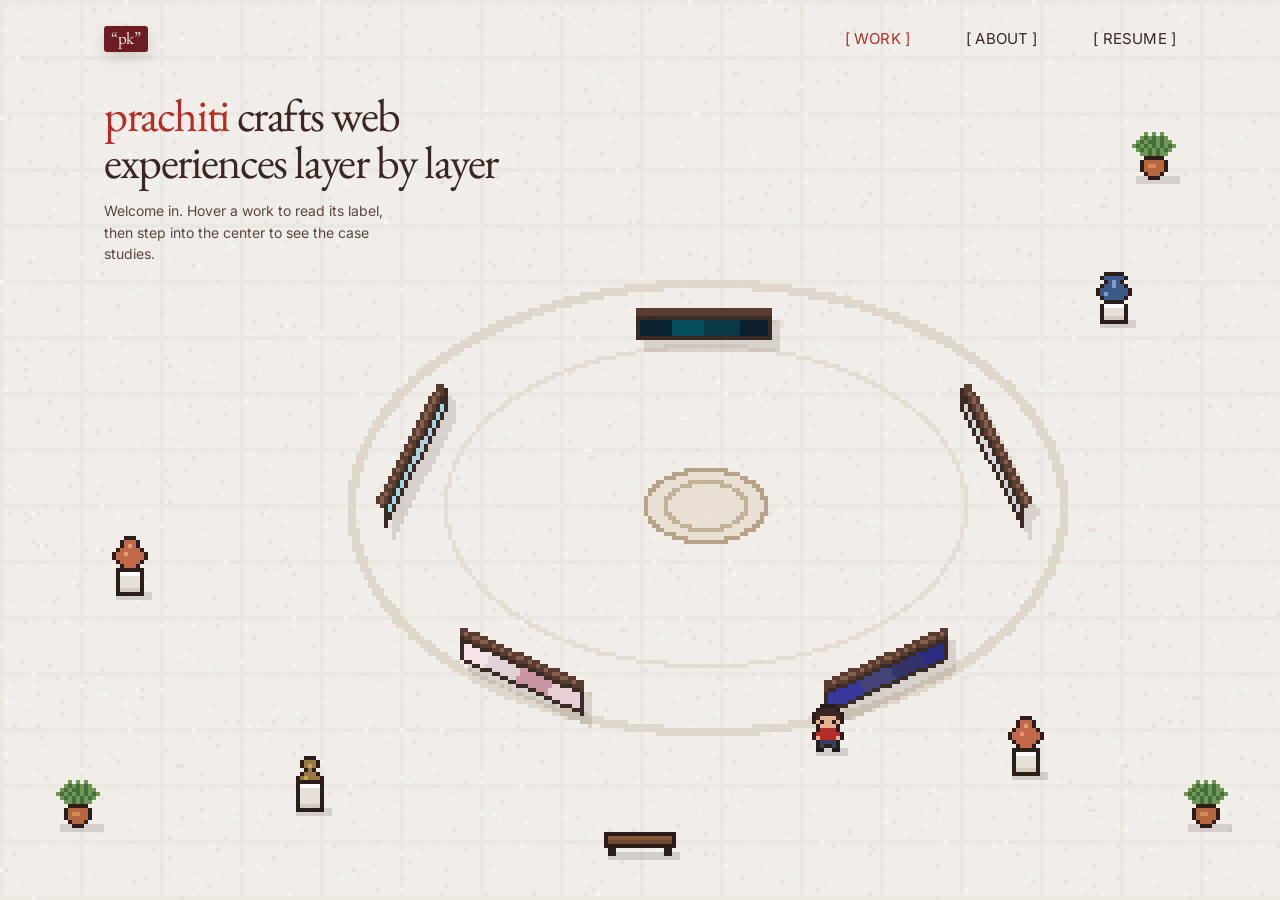
==== commit c2064c21: "Home: pixel museum map that leads into the gallery room The home page opens on a top-down pixel muse" ====
--- a/index.html
+++ b/index.html
@@ -22,6 +22,7 @@
 <link rel="stylesheet" href="css/sketchbook.css">
 <link rel="stylesheet" href="css/refined.css">
 <link rel="stylesheet" href="css/gallery.css">
+<link rel="stylesheet" href="css/museum.css">
 <link rel="stylesheet" href="css/page-transition.css">
 <script src="js/page-transition.js"></script>
 </head>
@@ -43,80 +44,96 @@
   </div>
 </header>
 
-<main id="main" class="gallery-main">
-  <h1 class="visually-hidden">Prachiti Kamle crafts web experiences layer by layer</h1>
-  <!-- A round gallery room. You stand in the middle; drag, scroll or use the arrows to walk from piece to piece.
-       Each .station hangs on the circular wall; js/gallery.js places them and turns the room. -->
-  <div class="room" aria-roledescription="3D gallery" aria-label="Gallery of Prachiti's work. Use the left and right arrow keys to walk between pieces.">
-    <div class="stage">
-      <div class="ring">
-        <div class="walls" aria-hidden="true"></div>
+<main id="main" class="museum-main">
+  <!-- 1. The museum from above: a little pixel visitor wanders among the works.
+       js/museum.js draws it on the canvas and lays clickable buttons over each frame. -->
+  <section class="map-view" aria-label="Museum map">
+    <div class="map-intro">
+      <h1 class="map-title"><span class="hs-name">prachiti</span> crafts web experiences <em>layer by layer</em></h1>
+      <p class="map-sub">Welcome in. Hover a work to read its label, then step into the center to see the case studies.</p>
+    </div>
+    <div class="museum">
+      <canvas class="museum-canvas" aria-hidden="true"></canvas>
+      <div class="map-hits"></div>
+      <button type="button" class="map-center"><span class="mc-label">see case studies</span></button>
+    </div>
+    <div class="art-tag map-tag" aria-hidden="true"></div>
+  </section>
 
-        <div class="station title-wall" data-title="Introduction">
-          <p class="wall-text"><span class="hs-name">prachiti</span> crafts web experiences <em>layer by layer</em></p>
-          <p class="wall-sub">A gallery of case studies in UX and product design</p>
-        </div>
-
+  <!-- 2. Inside the gallery: a round room you walk around (js/gallery.js) -->
+  <section class="room-view" aria-label="Gallery room" hidden>
+    <div class="room" aria-roledescription="3D gallery" aria-label="Use the left and right arrow keys to walk between works.">
+      <div class="stage">
+        <div class="ring">
+          <div class="walls" aria-hidden="true"></div>
         <div class="station work coming-soon" data-title="UI/UX Design @ HelloAlfred" aria-disabled="true">
           <div class="frame"><img src="images/projects/helloalfred.webp" alt="HelloAlfred logo: health for all" width="1400" height="367"></div>
-          <div class="title-card">
-            <h2>UI/UX Design @ HelloAlfred</h2>
-            <p class="tc-meta">Internship, Fall 2026</p>
-            <p class="tc-desc">Developing and testing natural-language patient education UX</p>
-            <p class="tc-cta">Installation in progress</p>
+          <div class="art-tag">
+            <p class="at-artist">Prachiti Kamle</p>
+            <p class="at-title"><em>UI/UX Design @ HelloAlfred</em>, 2026</p>
+            <p class="at-line">Internship, Fall 2026</p>
+            <p class="at-line">Developing and testing natural-language patient education UX</p>
+            <p class="at-ed">Work 1 of 5</p>
+            <p class="at-cta">Installation in progress</p>
           </div>
         </div>
-
         <a class="station work" href="work/ibm.html" data-title="Experience Design @ IBM">
           <div class="frame"><img src="images/projects/ibm.png" alt="IBM Information Management System configuration center screens, tilted collage" width="1151" height="302"></div>
-          <div class="title-card">
-            <h2>Experience Design @ IBM</h2>
-            <p class="tc-meta">Internship, Summer 2026</p>
-            <p class="tc-desc">Creating web UI for Information Management System tools</p>
-            <p class="tc-cta">View case study &rarr;</p>
+          <div class="art-tag">
+            <p class="at-artist">Prachiti Kamle</p>
+            <p class="at-title"><em>Experience Design @ IBM</em>, 2026</p>
+            <p class="at-line">Internship, Summer 2026</p>
+            <p class="at-line">Creating web UI for Information Management System tools</p>
+            <p class="at-ed">Work 2 of 5</p>
+            <p class="at-cta">View case study &rarr;</p>
           </div>
         </a>
-
         <a class="station work" href="work/adobe.html" data-title="Performance/Product Marketing @ Adobe">
           <div class="frame"><img src="images/projects/adobe.png" alt="Adobe GenStudio for Performance Marketing landing page on a laptop" width="1151" height="302"></div>
-          <div class="title-card">
-            <h2>Performance/Product Marketing @ Adobe</h2>
-            <p class="tc-meta">Internship, Summer 2025</p>
-            <p class="tc-desc">Boosting paid social campaign content production with AI tools</p>
-            <p class="tc-cta">View case study &rarr;</p>
+          <div class="art-tag">
+            <p class="at-artist">Prachiti Kamle</p>
+            <p class="at-title"><em>Performance/Product Marketing @ Adobe</em>, 2025</p>
+            <p class="at-line">Internship, Summer 2025</p>
+            <p class="at-line">Boosting paid social campaign content production with AI tools</p>
+            <p class="at-ed">Work 3 of 5</p>
+            <p class="at-cta">View case study &rarr;</p>
           </div>
         </a>
-
         <a class="station work" href="work/haven.html" data-title="Haven">
           <div class="frame"><img src="images/projects/haven.png" alt="Haven app screens: home feed with health topics, and message center" width="1156" height="304"></div>
-          <div class="title-card">
-            <h2>Haven</h2>
-            <p class="tc-meta">Personal Project, Fall 2025</p>
-            <p class="tc-desc">Creating a safe space for women's health support</p>
-            <p class="tc-cta">View case study &rarr;</p>
+          <div class="art-tag">
+            <p class="at-artist">Prachiti Kamle</p>
+            <p class="at-title"><em>Haven</em>, 2025</p>
+            <p class="at-line">Personal Project, Fall 2025</p>
+            <p class="at-line">Creating a safe space for women's health support</p>
+            <p class="at-ed">Work 4 of 5</p>
+            <p class="at-cta">View case study &rarr;</p>
           </div>
         </a>
-
         <a class="station work" href="work/wopet.html" data-title="Redesigning Wopet">
           <div class="frame"><img src="images/projects/wopet.png" alt="WoPet app splash screen with logo and playful pet-toy confetti" width="1151" height="302"></div>
-          <div class="title-card">
-            <h2>Redesigning Wopet</h2>
-            <p class="tc-meta">Personal Project, Spring 2025</p>
-            <p class="tc-desc">Reimagining the remote pet-care experience</p>
-            <p class="tc-cta">View case study &rarr;</p>
+          <div class="art-tag">
+            <p class="at-artist">Prachiti Kamle</p>
+            <p class="at-title"><em>Redesigning Wopet</em>, 2025</p>
+            <p class="at-line">Personal Project, Spring 2025</p>
+            <p class="at-line">Reimagining the remote pet-care experience</p>
+            <p class="at-ed">Work 5 of 5</p>
+            <p class="at-cta">View case study &rarr;</p>
           </div>
         </a>
+        </div>
       </div>
+      <div class="floor" aria-hidden="true"></div>
     </div>
-    <div class="floor" aria-hidden="true"></div>
-  </div>
-
-  <nav class="walk" aria-label="Walk through the gallery">
-    <button type="button" class="walk-prev" aria-label="Previous piece">&larr;</button>
-    <p class="walk-now" aria-live="polite"><span class="walk-idx">1 / 7</span> <span class="walk-title">Introduction</span></p>
-    <button type="button" class="walk-next" aria-label="Next piece">&rarr;</button>
-  </nav>
-  <p class="walk-hint" aria-hidden="true">drag, scroll or use the arrow keys to walk</p>
+    <canvas class="walker" aria-hidden="true"></canvas>
+    <button type="button" class="room-back">&uarr; museum map</button>
+    <nav class="walk" aria-label="Walk through the gallery">
+      <button type="button" class="walk-prev" aria-label="Previous work">&larr;</button>
+      <p class="walk-now" aria-live="polite"><span class="walk-idx">1 / 5</span> <span class="walk-title"></span></p>
+      <button type="button" class="walk-next" aria-label="Next work">&rarr;</button>
+    </nav>
+    <p class="walk-hint" aria-hidden="true">drag, scroll or use the arrow keys to walk</p>
+  </section>
 </main>
 
 <footer class="site-footer">
@@ -140,6 +157,7 @@
 <div class="gallery-hud right" aria-hidden="true"><span class="hud-clock"></span></div>
 
 <script src="js/main.js"></script>
+<script src="js/museum.js"></script>
 <script src="js/gallery.js"></script>
 <script src="js/sketches.js"></script>
 </body>
--- a/css/gallery.css
+++ b/css/gallery.css
@@ -1,33 +1,33 @@
 /* =====================================================================
-   Gallery home: a round, warmly lit room you walk through.
-   You stand in the middle; the work hangs on the circular wall around you.
-   js/gallery.js builds the wall, places each .station and turns the room.
+   Home page: the museum. The map view (css/museum.css) leads into this room:
+   a round white gallery you walk around, with a concrete floor and a ceiling
+   spotlight over each work. js/gallery.js builds the wall and turns the room.
    Loaded on index.html only, after refined.css.
    ===================================================================== */
 
 :root {
-  --frame: #4a3128;
-  --frame-edge: #2e1d17;
-  --mat: #fbf6ee;
-  --label: #fdf9f3;
+  --frame: #3a2a24;
+  --frame-edge: #241915;
+  --mat: #fbfaf7;
 }
 
-/* the whole page is the room: no page scroll, the footer's links live in the header and About page */
+/* the whole page is the museum: no page scroll, the footer's links live in the header and About page */
 body.home { overflow: hidden; height: 100vh; height: 100dvh; background: #fff; }
 .home .site-footer { display: none; }
 .home .site-header { position: absolute; top: 0; left: 0; right: 0; z-index: 30; background: transparent; }
 .home .page-wrap { min-height: 0; }
 
-/* film grain over everything, very light */
+/* very light film grain over everything */
 body.home::before {
   content: ''; position: fixed; inset: -50%; z-index: 40; pointer-events: none;
   background-image: url("data:image/svg+xml,%3Csvg xmlns='http://www.w3.org/2000/svg' width='220' height='220'%3E%3Cfilter id='n'%3E%3CfeTurbulence type='fractalNoise' baseFrequency='0.9' numOctaves='2' stitchTiles='stitch'/%3E%3CfeColorMatrix values='0 0 0 0 0.35  0 0 0 0 0.24  0 0 0 0 0.2  0 0 0 0.55 0'/%3E%3C/filter%3E%3Crect width='100%25' height='100%25' filter='url(%23n)'/%3E%3C/svg%3E");
-  opacity: 0.2; mix-blend-mode: multiply;
+  opacity: 0.12; mix-blend-mode: multiply;
 }
 
 /* ---------- The room ---------- */
+.room-view { position: fixed; inset: 0; z-index: 1; }
 .room {
-  position: fixed; inset: 0; overflow: hidden; z-index: 1;
+  position: absolute; inset: 0; overflow: hidden;
   cursor: grab; touch-action: pan-y; user-select: none; -webkit-user-select: none;
 }
 .room.dragging { cursor: grabbing; }
@@ -35,97 +35,81 @@
 .ring { position: absolute; left: 50%; top: 50%; width: 0; height: 0; transform-style: preserve-3d; }
 .walls { position: absolute; left: 0; top: 0; transform-style: preserve-3d; }
 
-/* one slice of the circular wall; the painted panorama runs continuously across all of them */
+/* one slice of the circular wall; the white plaster panorama runs continuously across all of them */
 .seg {
   position: absolute; top: -900px; height: 1230px;
   background-image: url(../images/gallery/wall.webp); background-repeat: repeat-x;
   backface-visibility: hidden;
 }
 
-/* the floor lives in screen space, under the walls; sunlight from the window pools on it */
+/* polished concrete, under the walls */
 .floor {
   position: absolute; left: 0; right: 0; bottom: 0; height: 52%; z-index: 1;
   background:
-    radial-gradient(38% 34% at 28% 96%, rgba(250, 226, 176, 0.75), rgba(250, 226, 176, 0) 70%),
-    radial-gradient(30% 26% at 62% 88%, rgba(250, 230, 186, 0.55), rgba(250, 230, 186, 0) 70%),
-    linear-gradient(180deg, #f6f4f0 0%, #efebe5 100%);
+    radial-gradient(40% 30% at 50% 100%, rgba(255, 255, 255, 0.55), rgba(255, 255, 255, 0) 70%),
+    linear-gradient(180deg, #e4e2de 0%, #d8d5cf 60%, #cfcbc4 100%);
 }
-/* ---------- A station: one piece on the wall ---------- */
+
+/* ---------- A station: one work on the wall ---------- */
 .station {
-  position: absolute; left: 0; top: 0; width: 880px; margin-left: -440px;
+  position: absolute; left: 0; top: 0; width: 880px; margin-left: -440px; translate: 0 -50%;
   display: flex; align-items: flex-end; justify-content: center; gap: 40px;
   transform-style: flat; backface-visibility: hidden;
   color: var(--ink); text-decoration: none;
   --f: 0;   /* how squarely you're facing it, 0..1, set by js */
 }
-.station.work, .station[data-title] { translate: 0 -50%; }
 .station:focus-visible { outline: none; }
-.station:focus-visible .frame, .station:focus-visible .cutout { outline: 2px solid var(--accent); outline-offset: 10px; }
+.station:focus-visible .frame { outline: 2px solid var(--accent); outline-offset: 10px; }
 
-/* picture light washing the wall above each work, brighter as you face it */
-.station.work::before, .station .cutout::before {
-  content: ''; position: absolute; left: 50%; top: -150px; width: 760px; height: 420px; translate: -50% 0; z-index: -1; pointer-events: none;
-  background: radial-gradient(50% 55% at 50% 32%, rgba(255, 224, 166, 0.8), rgba(255, 224, 166, 0) 72%);
-  opacity: calc(0.35 + var(--f) * 0.65);
+/* light from the ceiling spot, pooling on the wall around the work */
+.station::before {
+  content: ''; position: absolute; left: 300px; top: -170px; width: 720px; height: 470px; translate: -50% 0; z-index: -1; pointer-events: none;
+  background: radial-gradient(48% 56% at 50% 40%, rgba(255, 246, 228, 0.9), rgba(255, 246, 228, 0) 72%);
+  opacity: calc(0.4 + var(--f) * 0.6);
 }
-.station.work::before { left: 300px; }
 
-/* the frame: walnut moulding, cream mat, a shadow cast down and right (the window is on the left) */
+/* the frame: slim dark moulding, white mat, a soft shadow under it */
 .frame {
   position: relative; flex: 0 0 600px; padding: 22px; background: var(--mat);
-  border: 11px solid var(--frame); border-radius: 2px;
+  border: 9px solid var(--frame); border-radius: 1px;
   box-shadow:
-    inset 0 0 0 1px rgba(0, 0, 0, 0.06), inset 3px 3px 10px rgba(58, 38, 34, 0.12),
+    inset 0 0 0 1px rgba(0, 0, 0, 0.05), inset 2px 2px 8px rgba(40, 30, 25, 0.1),
     0 1px 0 1px var(--frame-edge),
-    18px 26px 34px -10px rgba(86, 46, 28, 0.38), 44px 64px 84px -30px rgba(86, 46, 28, 0.28);
+    0 22px 30px -12px rgba(40, 30, 25, 0.32), 0 50px 70px -36px rgba(40, 30, 25, 0.22);
   transition: translate 0.5s cubic-bezier(0.2, 0.7, 0.2, 1);
 }
-.frame img { display: block; width: 100%; height: auto; box-shadow: inset 0 0 0 1px rgba(58, 38, 34, 0.08); pointer-events: none; }
-.frame::after {     /* brass picture lamp on the top edge */
-  content: ''; position: absolute; left: 50%; top: -25px; width: 130px; height: 9px; translate: -50% 0;
-  border-radius: 5px 5px 2px 2px; background: linear-gradient(180deg, #c9a45a, #8d6b2c);
-  box-shadow: 0 2px 4px rgba(46, 30, 24, 0.3), 0 10px 22px 6px rgba(255, 214, 150, calc(0.2 + var(--f) * 0.4));
+.frame img { display: block; width: 100%; height: auto; box-shadow: inset 0 0 0 1px rgba(40, 30, 25, 0.08); pointer-events: none; }
+/* the ceiling spotlight aimed at the work, high above it */
+.frame::after {
+  content: ''; position: absolute; left: 50%; top: -230px; width: 34px; height: 20px; translate: -50% 0;
+  border-radius: 4px 4px 10px 10px; background: linear-gradient(180deg, #f4f4f2, #d9d7d3);
+  box-shadow: 0 -40px 0 -14px #cfccc7, 0 2px 3px rgba(0, 0, 0, 0.12), 0 14px 26px 8px rgba(255, 244, 220, calc(0.2 + var(--f) * 0.5));
 }
 a.station:hover .frame { translate: 0 -5px; }
 
-/* the title card: a museum label at eye level beside the work */
-.title-card {
-  flex: 0 0 230px; padding: 18px 20px 20px; background: var(--label); border-radius: 2px;
-  box-shadow: 0 1px 0 rgba(58, 38, 34, 0.06), 6px 10px 18px -6px rgba(86, 46, 28, 0.3);
-  opacity: calc(0.55 + var(--f) * 0.45);
-}
-.title-card h2 { font-family: var(--font-serif); font-weight: 500; font-size: 22px; line-height: 1.15; letter-spacing: -0.01em; margin: 0 0 10px; color: var(--ink); }
-.title-card .tc-meta {
-  margin: 0 0 12px; padding-bottom: 12px; border-bottom: 1px solid rgba(58, 38, 34, 0.14);
-  font-family: var(--font-sans); font-size: 11px; letter-spacing: 0.1em; text-transform: uppercase; color: var(--muted);
-}
-.title-card .tc-desc { margin: 0; font-family: var(--font-sans); font-size: 13.5px; line-height: 1.55; color: var(--ink-soft); }
-.title-card .tc-cta { margin: 14px 0 0; font-family: var(--font-sans); font-size: 11px; letter-spacing: 0.08em; text-transform: uppercase; color: var(--accent); }
-.coming-soon .tc-cta { color: var(--muted); }
+.station .art-tag { flex: 0 0 250px; opacity: calc(0.6 + var(--f) * 0.4); }
 .coming-soon { cursor: inherit; }
 
-/* the lipstick, hung as a cut-out with its painted shadow, the pixel wave still washing over it */
-.cutout { position: relative; margin: 0; outline: none; }
-.lip-art { position: relative; height: 470px; aspect-ratio: 882 / 1180; }
-.lip-art img { position: absolute; inset: 0; width: 100%; height: 100%; pointer-events: none; }
-.cutout::before { left: 50%; top: -60px; width: 560px; height: 460px; }
+/* ---------- You, and the way around ---------- */
+.walker {
+  position: fixed; left: 50%; bottom: 84px; z-index: 34; translate: -50% 0; pointer-events: none;
+  width: 64px; height: 96px; image-rendering: pixelated; image-rendering: crisp-edges;
+  filter: drop-shadow(0 6px 4px rgba(40, 30, 25, 0.18));
+}
+.room-back {
+  position: fixed; left: max(24px, calc((100vw - var(--max-w)) / 2 + 24px)); top: 84px; z-index: 35;
+  padding: 8px 14px; border: 0; border-radius: 999px; cursor: pointer;
+  background: rgba(255, 255, 255, 0.85); color: var(--ink); box-shadow: 0 6px 18px -8px rgba(40, 30, 25, 0.35);
+  font-family: var(--font-sans); font-size: 12px; letter-spacing: 0.06em;
+}
+.room-back:hover { background: var(--accent-deep); color: var(--paper); }
+.room-back:focus-visible { outline: 2px solid var(--accent); outline-offset: 2px; }
 
-/* the title wall: exhibition lettering, as if painted straight onto the plaster */
-.title-wall { flex-direction: column; align-items: center; text-align: center; gap: 22px; }
-.wall-text {
-  margin: 0; max-width: 13ch; font-family: var(--font-serif); font-weight: 400;
-  font-size: 92px; line-height: 1; letter-spacing: -0.035em; color: var(--ink);
-}
-.wall-text .hs-name { color: var(--accent); }
-.wall-text em { font-style: normal; }
-.wall-sub { margin: 0; font-family: var(--font-sans); font-size: 13px; letter-spacing: 0.14em; text-transform: uppercase; color: var(--muted); }
-
-/* ---------- Walking controls ---------- */
 .walk {
   position: fixed; left: 50%; bottom: 22px; translate: -50% 0; z-index: 35;
   display: flex; align-items: center; gap: 6px; padding: 6px;
-  background: rgba(253, 249, 243, 0.82); backdrop-filter: blur(8px); -webkit-backdrop-filter: blur(8px);
-  border-radius: 999px; box-shadow: 0 8px 24px -8px rgba(86, 46, 28, 0.35);
+  background: rgba(255, 255, 255, 0.86); backdrop-filter: blur(8px); -webkit-backdrop-filter: blur(8px);
+  border-radius: 999px; box-shadow: 0 8px 24px -8px rgba(40, 30, 25, 0.3);
 }
 .walk button {
   width: 36px; height: 36px; border: 0; border-radius: 50%; background: transparent; color: var(--ink);
@@ -136,37 +120,35 @@
 .walk-now { margin: 0; min-width: 250px; text-align: center; font-family: var(--font-sans); font-size: 13px; color: var(--ink); white-space: nowrap; overflow: hidden; text-overflow: ellipsis; }
 .walk-idx { color: var(--muted); font-variant-numeric: tabular-nums; margin-right: 8px; }
 .walk-hint {
-  position: fixed; left: 50%; bottom: 76px; translate: -50% 0; z-index: 35; margin: 0; pointer-events: none;
+  position: fixed; right: 24px; top: 92px; z-index: 35; margin: 0; pointer-events: none;
   font-family: var(--font-sans); font-size: 12px; letter-spacing: 0.06em; color: rgba(58, 38, 34, 0.7);
   transition: opacity 0.8s ease;
 }
 .walk-hint.gone { opacity: 0; }
 
-/* corner signage, like a gallery's quiet wall text */
+/* corner signage */
 .gallery-hud {
   position: fixed; bottom: 30px; z-index: 35; pointer-events: none;
-  font-family: var(--font-sans); font-size: 12px; letter-spacing: 0.04em; color: rgba(58, 38, 34, 0.75);
+  font-family: var(--font-sans); font-size: 12px; letter-spacing: 0.04em; color: rgba(58, 38, 34, 0.7);
   font-variant-numeric: tabular-nums;
 }
 .gallery-hud.left { left: 24px; }
 .gallery-hud.right { right: 24px; }
 .gallery-hud svg { width: 13px; height: 13px; vertical-align: -2px; margin-right: 6px; stroke: currentColor; fill: none; stroke-width: 1.4; }
 
-/* ---------- Phones: works hang with the card underneath ---------- */
+/* ---------- Phones: works hang with the label underneath ---------- */
 @media (max-width: 700px) {
   .station { width: 620px; margin-left: -310px; flex-direction: column; align-items: center; gap: 34px; }
+  .station::before { left: 50%; }
   .frame { flex: 0 0 auto; width: 600px; }
-  .title-card { flex: 0 0 auto; width: 420px; }
-  .title-card h2 { font-size: 30px; }
-  .title-card .tc-meta { font-size: 15px; }
-  .title-card .tc-desc { font-size: 19px; }
-  .title-card .tc-cta { font-size: 15px; }
-  .station.work::before { left: 50%; }
-  .wall-text { font-size: 96px; }
-  .wall-sub { font-size: 18px; }
-  .gallery-hud { display: none; }
+  .station .art-tag { flex: 0 0 auto; width: 440px; padding: 26px 30px; font-size: 19px; }
+  .station .art-tag .at-artist { font-size: 20px; }
+  .station .art-tag .at-title em { font-size: 25px; }
+  .station .art-tag .at-ed, .station .art-tag .at-cta { font-size: 16px; }
+  .gallery-hud, .walk-hint { display: none; }
   .walk-now { min-width: 0; max-width: 54vw; }
-  .walk-hint { bottom: 74px; }
+  .walker { bottom: 78px; width: 48px; height: 72px; }
+  .room-back { top: 76px; }
 }
 @media (prefers-reduced-motion: reduce) {
   .frame { transition: none; }
--- a/css/museum.css
+++ b/css/museum.css
@@ -0,0 +1,71 @@
+/* =====================================================================
+   Museum map (the home page's first view) and the wall labels shared with
+   the gallery room. The map is pixel art drawn by js/museum.js.
+   ===================================================================== */
+
+.map-view { position: fixed; inset: 0; z-index: 1; }
+.museum { position: absolute; inset: 0; transform-origin: 50% 55%; }
+.museum-canvas { position: absolute; left: 0; top: 0; image-rendering: pixelated; image-rendering: crisp-edges; }
+.map-view.leaving .museum { animation: stepIn 0.52s cubic-bezier(0.5, 0, 0.75, 0) forwards; }
+.map-view.leaving .map-intro, .map-view.leaving .map-tag { opacity: 0; transition: opacity 0.25s ease; }
+@keyframes stepIn { to { transform: scale(2.6); opacity: 0; } }
+
+/* the corner signage belongs to the room */
+body:not(.in-room) .gallery-hud { display: none; }
+
+/* the exhibition title, top left, as in the sketch */
+.map-intro { position: absolute; left: max(24px, calc((100vw - var(--max-w)) / 2 + 24px)); top: 92px; z-index: 3; max-width: 420px; pointer-events: none; }
+.map-title { margin: 0 0 14px; font-family: var(--font-serif); font-weight: 400; font-size: clamp(34px, 3.6vw, 52px); line-height: 1.02; letter-spacing: -0.03em; color: var(--ink); }
+.map-title .hs-name { color: var(--accent); }
+.map-title em { font-style: normal; }
+.map-sub { margin: 0; max-width: 34ch; font-family: var(--font-sans); font-size: 14px; line-height: 1.55; color: var(--ink-soft); }
+
+/* hover targets laid over the pixel frames */
+.map-hit, .map-center {
+  position: absolute; z-index: 2; padding: 0; border: 0; background: transparent; border-radius: 6px; cursor: pointer;
+}
+.map-hit:focus-visible, .map-center:focus-visible { outline: 2px dashed var(--accent); outline-offset: 2px; }
+.map-center .mc-label {
+  position: absolute; left: 50%; bottom: calc(100% + 6px); translate: -50% 4px; white-space: nowrap;
+  padding: 7px 12px; border-radius: 3px; background: var(--accent-deep); color: var(--paper);
+  font-family: var(--font-sans); font-size: 12px; letter-spacing: 0.06em;
+  box-shadow: 0 8px 20px rgba(30, 34, 48, 0.18);
+  opacity: 0; transition: opacity 0.2s ease, translate 0.2s ease; pointer-events: none;
+}
+.map-center:hover .mc-label, .map-center:focus-visible .mc-label { opacity: 1; translate: -50% 0; }
+
+/* ---------- The wall label, styled after a gallery's printed tag ---------- */
+.art-tag {
+  position: relative; box-sizing: border-box; width: 250px; padding: 20px 22px 18px;
+  background: #fff; color: #1f1a18; border-radius: 1px;
+  font-family: var(--font-sans); font-size: 13px; line-height: 1.5; text-align: left;
+  box-shadow: 0 1px 2px rgba(0, 0, 0, 0.06), 10px 14px 24px -8px rgba(40, 30, 25, 0.32);
+}
+.art-tag::before {   /* a little red pin holding it to the wall */
+  content: ''; position: absolute; top: 10px; right: 12px; width: 7px; height: 7px; border-radius: 50%;
+  background: var(--accent); box-shadow: 1px 2px 2px rgba(0, 0, 0, 0.25), inset -1px -1px 0 rgba(0, 0, 0, 0.2);
+}
+.art-tag p { margin: 0; }
+.art-tag .at-artist { font-weight: 600; font-size: 14px; margin-bottom: 10px; }
+.art-tag .at-title em { font-family: var(--font-serif); font-size: 17px; font-style: italic; letter-spacing: -0.005em; }
+.art-tag .at-line { color: #4a403b; }
+.art-tag .at-ed { margin-top: 8px; color: #8c7a71; font-size: 12px; letter-spacing: 0.03em; }
+.art-tag .at-cta { margin-top: 12px; padding-top: 10px; border-top: 1px solid #efe9e2; color: var(--accent); font-size: 11px; letter-spacing: 0.08em; text-transform: uppercase; }
+.coming-soon .art-tag .at-cta { color: var(--muted); }
+
+/* on the map the label pops up beside the hovered work */
+.map-tag {
+  position: fixed; z-index: 20; pointer-events: none; rotate: -1.5deg;
+  opacity: 0; transform: translateY(6px) scale(0.96); transform-origin: 50% 100%;
+  transition: opacity 0.22s ease, transform 0.3s cubic-bezier(0.2, 0.8, 0.2, 1.2);
+}
+.map-tag.show { opacity: 1; transform: none; }
+
+@media (max-width: 700px) {
+  .map-intro { top: 78px; max-width: none; right: 24px; }
+  .map-sub { font-size: 13px; }
+  .art-tag { width: 230px; padding: 16px 18px 15px; font-size: 12.5px; }
+}
+@media (prefers-reduced-motion: reduce) {
+  .map-tag { transition: opacity 0.15s ease; }
+}
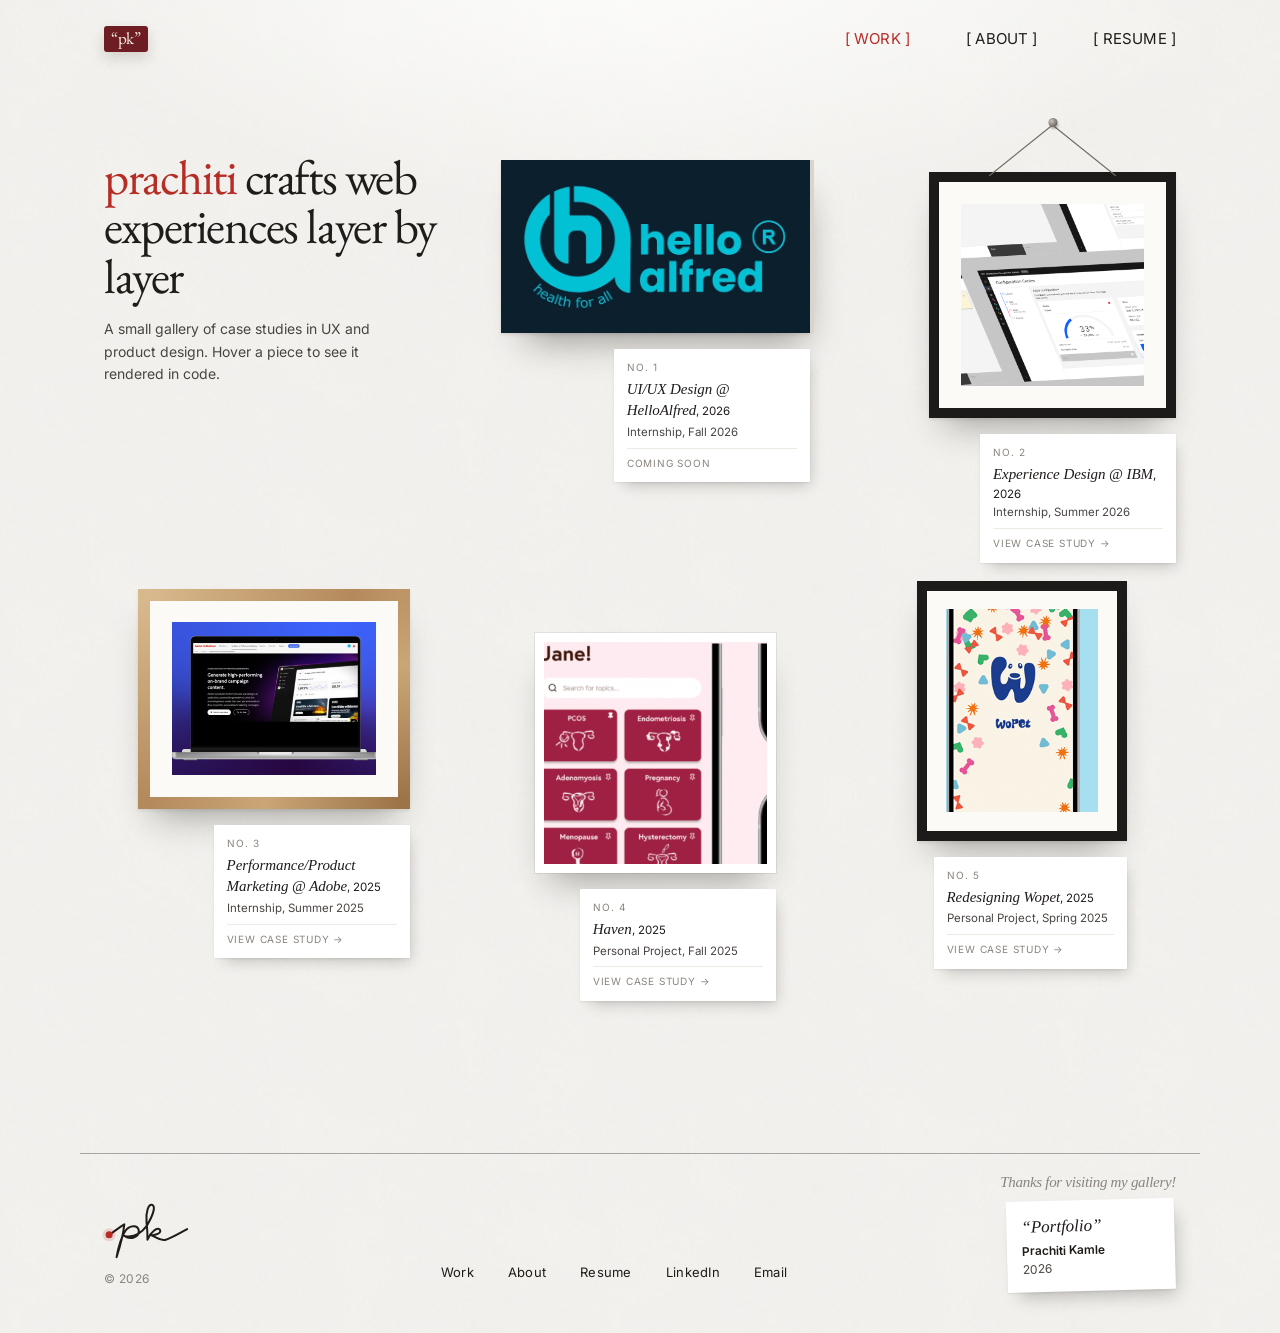
==== commit 038d362e: "Home: salon gallery wall with ASCII hover, and a signed footer The home page is now a gallery wall: " ====
--- a/index.html
+++ b/index.html
@@ -21,8 +21,7 @@
 <link rel="stylesheet" href="css/style.css">
 <link rel="stylesheet" href="css/sketchbook.css">
 <link rel="stylesheet" href="css/refined.css">
-<link rel="stylesheet" href="css/gallery.css">
-<link rel="stylesheet" href="css/museum.css">
+<link rel="stylesheet" href="css/salon.css">
 <link rel="stylesheet" href="css/page-transition.css">
 <script src="js/page-transition.js"></script>
 </head>
@@ -44,121 +43,97 @@
   </div>
 </header>
 
-<main id="main" class="museum-main">
-  <!-- 1. The museum from above: a little pixel visitor wanders among the works.
-       js/museum.js draws it on the canvas and lays clickable buttons over each frame. -->
-  <section class="map-view" aria-label="Museum map">
-    <div class="map-intro">
-      <h1 class="map-title"><span class="hs-name">prachiti</span> crafts web experiences <em>layer by layer</em></h1>
-      <p class="map-sub">Welcome in. Hover a work to read its label, then step into the center to see the case studies.</p>
+<main id="main" class="salon-main">
+  <!-- The gallery wall: the case studies hang salon-style, each with a wall tag.
+       Hovering a piece turns it into ASCII (js/salon.js); leaving turns it back. -->
+  <section class="container salon" aria-label="Selected work">
+    <div class="salon-intro">
+      <h1 class="salon-title"><span class="hs-name">prachiti</span> crafts web experiences layer by layer</h1>
+      <p class="salon-sub">A small gallery of case studies in UX and product design. Hover a piece to see it rendered in code.</p>
     </div>
-    <div class="museum">
-      <canvas class="museum-canvas" aria-hidden="true"></canvas>
-      <div class="map-hits"></div>
-      <button type="button" class="map-center"><span class="mc-label">see case studies</span></button>
+    <div class="piece p1 f-canvas coming-soon" aria-disabled="true">
+      <div class="canvas"><div class="art" style="--ar:16/9; --pos:50% 50%;"><img src="images/projects/helloalfred.webp" alt="HelloAlfred logo: health for all" width="1400" height="367"><canvas class="ascii" aria-hidden="true"></canvas></div></div>
+      <div class="wall-tag">
+        <p class="wt-no">No. 1</p>
+        <p class="wt-title"><em>UI/UX Design @ HelloAlfred</em>, 2026</p>
+        <p class="wt-meta">Internship, Fall 2026</p>
+        <p class="wt-desc">Developing and testing natural-language patient education UX</p>
+        <p class="wt-cta">Coming soon</p>
+      </div>
     </div>
-    <div class="art-tag map-tag" aria-hidden="true"></div>
-  </section>
-
-  <!-- 2. Inside the gallery: a round room you walk around (js/gallery.js) -->
-  <section class="room-view" aria-label="Gallery room" hidden>
-    <div class="room" aria-roledescription="3D gallery" aria-label="Use the left and right arrow keys to walk between works.">
-      <div class="stage">
-        <div class="ring">
-          <div class="walls" aria-hidden="true"></div>
-        <div class="station work coming-soon" data-title="UI/UX Design @ HelloAlfred" aria-disabled="true">
-          <div class="frame"><img src="images/projects/helloalfred.webp" alt="HelloAlfred logo: health for all" width="1400" height="367"></div>
-          <div class="art-tag">
-            <p class="at-artist">Prachiti Kamle</p>
-            <p class="at-title"><em>UI/UX Design @ HelloAlfred</em>, 2026</p>
-            <p class="at-line">Internship, Fall 2026</p>
-            <p class="at-line">Developing and testing natural-language patient education UX</p>
-            <p class="at-ed">Work 1 of 5</p>
-            <p class="at-cta">Installation in progress</p>
-          </div>
-        </div>
-        <a class="station work" href="work/ibm.html" data-title="Experience Design @ IBM">
-          <div class="frame"><img src="images/projects/ibm.png" alt="IBM Information Management System configuration center screens, tilted collage" width="1151" height="302"></div>
-          <div class="art-tag">
-            <p class="at-artist">Prachiti Kamle</p>
-            <p class="at-title"><em>Experience Design @ IBM</em>, 2026</p>
-            <p class="at-line">Internship, Summer 2026</p>
-            <p class="at-line">Creating web UI for Information Management System tools</p>
-            <p class="at-ed">Work 2 of 5</p>
-            <p class="at-cta">View case study &rarr;</p>
-          </div>
-        </a>
-        <a class="station work" href="work/adobe.html" data-title="Performance/Product Marketing @ Adobe">
-          <div class="frame"><img src="images/projects/adobe.png" alt="Adobe GenStudio for Performance Marketing landing page on a laptop" width="1151" height="302"></div>
-          <div class="art-tag">
-            <p class="at-artist">Prachiti Kamle</p>
-            <p class="at-title"><em>Performance/Product Marketing @ Adobe</em>, 2025</p>
-            <p class="at-line">Internship, Summer 2025</p>
-            <p class="at-line">Boosting paid social campaign content production with AI tools</p>
-            <p class="at-ed">Work 3 of 5</p>
-            <p class="at-cta">View case study &rarr;</p>
-          </div>
-        </a>
-        <a class="station work" href="work/haven.html" data-title="Haven">
-          <div class="frame"><img src="images/projects/haven.png" alt="Haven app screens: home feed with health topics, and message center" width="1156" height="304"></div>
-          <div class="art-tag">
-            <p class="at-artist">Prachiti Kamle</p>
-            <p class="at-title"><em>Haven</em>, 2025</p>
-            <p class="at-line">Personal Project, Fall 2025</p>
-            <p class="at-line">Creating a safe space for women's health support</p>
-            <p class="at-ed">Work 4 of 5</p>
-            <p class="at-cta">View case study &rarr;</p>
-          </div>
-        </a>
-        <a class="station work" href="work/wopet.html" data-title="Redesigning Wopet">
-          <div class="frame"><img src="images/projects/wopet.png" alt="WoPet app splash screen with logo and playful pet-toy confetti" width="1151" height="302"></div>
-          <div class="art-tag">
-            <p class="at-artist">Prachiti Kamle</p>
-            <p class="at-title"><em>Redesigning Wopet</em>, 2025</p>
-            <p class="at-line">Personal Project, Spring 2025</p>
-            <p class="at-line">Reimagining the remote pet-care experience</p>
-            <p class="at-ed">Work 5 of 5</p>
-            <p class="at-cta">View case study &rarr;</p>
-          </div>
-        </a>
-        </div>
+    <a class="piece p2 f-black hung" href="work/ibm.html">
+      <div class="canvas"><div class="art" style="--ar:1/1; --pos:50% 50%;"><img src="images/projects/ibm.png" alt="IBM Information Management System configuration center screens, tilted collage" width="1151" height="302"><canvas class="ascii" aria-hidden="true"></canvas></div></div>
+      <div class="wall-tag">
+        <p class="wt-no">No. 2</p>
+        <p class="wt-title"><em>Experience Design @ IBM</em>, 2026</p>
+        <p class="wt-meta">Internship, Summer 2026</p>
+        <p class="wt-desc">Creating web UI for Information Management System tools</p>
+        <p class="wt-cta">View case study &rarr;</p>
       </div>
-      <div class="floor" aria-hidden="true"></div>
-    </div>
-    <canvas class="walker" aria-hidden="true"></canvas>
-    <button type="button" class="room-back">&uarr; museum map</button>
-    <nav class="walk" aria-label="Walk through the gallery">
-      <button type="button" class="walk-prev" aria-label="Previous work">&larr;</button>
-      <p class="walk-now" aria-live="polite"><span class="walk-idx">1 / 5</span> <span class="walk-title"></span></p>
-      <button type="button" class="walk-next" aria-label="Next work">&rarr;</button>
-    </nav>
-    <p class="walk-hint" aria-hidden="true">drag, scroll or use the arrow keys to walk</p>
+    </a>
+    <a class="piece p3 f-oak" href="work/adobe.html">
+      <div class="canvas"><div class="art" style="--ar:4/3; --pos:50% 50%;"><img src="images/projects/adobe.png" alt="Adobe GenStudio for Performance Marketing landing page on a laptop" width="1151" height="302"><canvas class="ascii" aria-hidden="true"></canvas></div></div>
+      <div class="wall-tag">
+        <p class="wt-no">No. 3</p>
+        <p class="wt-title"><em>Performance/Product Marketing @ Adobe</em>, 2025</p>
+        <p class="wt-meta">Internship, Summer 2025</p>
+        <p class="wt-desc">Boosting paid social campaign content production with AI tools</p>
+        <p class="wt-cta">View case study &rarr;</p>
+      </div>
+    </a>
+    <a class="piece p4 f-white" href="work/haven.html">
+      <div class="canvas"><div class="art" style="--ar:1/1; --pos:30% 50%;"><img src="images/projects/haven.png" alt="Haven app screens: home feed with health topics, and message center" width="1156" height="304"><canvas class="ascii" aria-hidden="true"></canvas></div></div>
+      <div class="wall-tag">
+        <p class="wt-no">No. 4</p>
+        <p class="wt-title"><em>Haven</em>, 2025</p>
+        <p class="wt-meta">Personal Project, Fall 2025</p>
+        <p class="wt-desc">Creating a safe space for women's health support</p>
+        <p class="wt-cta">View case study &rarr;</p>
+      </div>
+    </a>
+    <a class="piece p5 f-black" href="work/wopet.html">
+      <div class="canvas"><div class="art" style="--ar:3/4; --pos:50% 50%;"><img src="images/projects/wopet.png" alt="WoPet app splash screen with logo and playful pet-toy confetti" width="1151" height="302"><canvas class="ascii" aria-hidden="true"></canvas></div></div>
+      <div class="wall-tag">
+        <p class="wt-no">No. 5</p>
+        <p class="wt-title"><em>Redesigning Wopet</em>, 2025</p>
+        <p class="wt-meta">Personal Project, Spring 2025</p>
+        <p class="wt-desc">Reimagining the remote pet-care experience</p>
+        <p class="wt-cta">View case study &rarr;</p>
+      </div>
+    </a>
   </section>
 </main>
 
-<footer class="site-footer">
+<footer class="site-footer gallery-footer">
   <div class="container">
-    <div class="footer-sign">
-      <p class="footer-line">Thanks for visiting my gallery!</p>
-      <p class="footer-copy">&copy; 2026 Prachiti Kamle</p>
+    <p class="footer-line">Thanks for visiting my gallery!</p>
+    <div class="gf-row">
+      <div class="gf-sign">
+        <svg class="signature" viewBox="0 0 120 64" role="img" aria-label="Signed: pk">
+          <path class="sig-path" pathLength="1" d="M4 36 C10 32 16 27 21 24 C20 34 17 46 13 58 C15 47 18 37 22 31 C26 25 36 24 36 31 C36 38 27 40 21 36 C30 38 38 34 44 26 C50 16 54 6 50 4 C46 2 43 12 44 22 C45 30 45 35 45 40 C48 32 56 26 58 30 C60 34 50 36 48 35 C54 37 58 42 64 40 C70 38 77 34 86 29"/>
+        </svg>
+        <span class="sig-pen" aria-hidden="true"></span>
+        <p class="footer-copy">&copy; 2026</p>
+      </div>
+      <nav class="footer-nav" aria-label="Footer">
+        <a href="index.html">Work</a>
+        <a href="about.html">About</a>
+        <a href="resume.pdf" target="_blank" rel="noopener">Resume</a>
+        <a href="https://www.linkedin.com/in/prachiti-kamle/" target="_blank" rel="noopener">LinkedIn</a>
+        <a href="mailto:kprachiti@gmail.com">Email</a>
+      </nav>
+      <div class="footer-tag" aria-label="Portfolio, Prachiti Kamle, 2026">
+        <p class="ft-title">&ldquo;Portfolio&rdquo;</p>
+        <p class="ft-artist">Prachiti Kamle</p>
+        <p class="ft-year">2026</p>
+      </div>
     </div>
-    <nav class="footer-nav" aria-label="Footer">
-      <a href="index.html">Work</a>
-      <a href="about.html">About</a>
-      <a href="resume.pdf" target="_blank" rel="noopener">Resume</a>
-      <a href="https://www.linkedin.com/in/prachiti-kamle/" target="_blank" rel="noopener">LinkedIn</a>
-      <a href="mailto:kprachiti@gmail.com">Email</a>
-    </nav>
   </div>
 </footer>
 </div>
 
-<div class="gallery-hud left" aria-hidden="true"><svg viewBox="0 0 16 16"><rect x="2.5" y="3" width="11" height="9" rx="1"/><path d="M5 15h6M8 12v3"/></svg><span class="hud-count">5 works on view</span></div>
-<div class="gallery-hud right" aria-hidden="true"><span class="hud-clock"></span></div>
-
 <script src="js/main.js"></script>
-<script src="js/museum.js"></script>
-<script src="js/gallery.js"></script>
+<script src="js/salon.js"></script>
 <script src="js/sketches.js"></script>
 </body>
 </html>
--- a/css/refined.css
+++ b/css/refined.css
@@ -466,3 +466,51 @@
 .case-title .sub, .meta-grid .label, .case-section h3, .case-section h4, .quote-card blockquote,
 .case-nav a, .footer-copy, .footer-nav a { font-family: var(--font-sans); }
 .sketch text { font-family: var(--font-serif); font-style: italic; font-weight: 400; }
+
+/* =====================================================================
+   The signed footer: the artist's "pk" written in on the left, the links in
+   the middle, and a wall tag for the whole portfolio on the right.
+   js/main.js adds .signed when the footer scrolls into view.
+   ===================================================================== */
+.gallery-footer { padding: 40px 0 44px; margin-top: 40px; background: transparent; border-top: 0; }
+.gallery-footer .container { display: block; position: relative; border-top: 1px solid rgba(31, 28, 26, 0.35); padding-top: 18px; }
+.gallery-footer .footer-line {
+  margin: 0; text-align: right; font-family: var(--font-serif); font-size: 15px; font-style: italic; color: var(--muted);
+}
+.gf-row { display: grid; grid-template-columns: auto 1fr auto; align-items: end; gap: 32px; margin-top: 6px; }
+.gf-sign { position: relative; }
+.signature { display: block; width: 116px; height: 62px; overflow: visible; }
+.sig-path {
+  fill: none; stroke: var(--ink); stroke-width: 2.1; stroke-linecap: round; stroke-linejoin: round;
+  stroke-dasharray: 1; stroke-dashoffset: 1;
+}
+.signed .sig-path { transition: stroke-dashoffset 2.2s cubic-bezier(0.45, 0.05, 0.4, 1) 0.15s; stroke-dashoffset: 0; }
+/* the pen tip, following the stroke as it's written (positioned by js) */
+.sig-pen {
+  position: absolute; left: 0; top: 0; width: 7px; height: 7px; margin: -3.5px 0 0 -3.5px; border-radius: 50%;
+  background: var(--accent); box-shadow: 0 0 0 3px rgba(182, 45, 38, 0.15); opacity: 0; pointer-events: none;
+}
+.gallery-footer .footer-copy { margin: 6px 0 0; font-family: var(--font-sans); font-size: 12px; letter-spacing: 0.04em; text-transform: none; color: var(--muted); }
+.gallery-footer .footer-nav { display: flex; flex-direction: row; flex-wrap: wrap; justify-content: center; gap: 10px 34px; align-items: center; padding-bottom: 6px; }
+.gallery-footer .footer-nav a { font-family: var(--font-sans); font-size: 13px; letter-spacing: 0.02em; text-transform: none; color: var(--ink); }
+.gallery-footer .footer-nav a:hover { color: var(--accent); }
+/* the portfolio's own wall tag, popping onto the wall */
+.footer-tag {
+  width: 168px; padding: 13px 15px 14px; background: #fff; border-radius: 1px;
+  font-family: var(--font-sans); font-size: 12px; line-height: 1.5; color: var(--ink-soft);
+  box-shadow: 0 1px 2px rgba(30, 25, 20, 0.08), 6px 10px 18px -6px rgba(30, 25, 20, 0.28);
+  opacity: 0; transform: translateY(16px) rotate(4deg) scale(0.92); transform-origin: 70% 100%;
+}
+.signed .footer-tag { opacity: 1; transform: rotate(-1.5deg); transition: opacity 0.4s ease 0.9s, transform 0.6s cubic-bezier(0.2, 1.4, 0.4, 1) 0.9s; }
+.footer-tag p { margin: 0; }
+.footer-tag .ft-title { font-family: var(--font-serif); font-style: italic; font-size: 17px; color: var(--ink); margin-bottom: 2px; }
+.footer-tag .ft-artist { font-weight: 600; color: var(--ink); }
+@media (max-width: 700px) {
+  .gf-row { grid-template-columns: 1fr auto; }
+  .gallery-footer .footer-nav { grid-column: 1 / -1; grid-row: 1; justify-content: flex-start; gap: 10px 22px; margin-bottom: 10px; }
+}
+@media (prefers-reduced-motion: reduce) {
+  .sig-path { stroke-dashoffset: 0; }
+  .footer-tag { opacity: 1; transform: rotate(-1.5deg); }
+  .signed .sig-path, .signed .footer-tag { transition: none; }
+}
--- a/css/salon.css
+++ b/css/salon.css
@@ -0,0 +1,106 @@
+/* =====================================================================
+   Home page: a gallery wall. The case studies hang salon-style on clean,
+   textured white plaster, each with a small wall tag. Hovering a piece
+   turns it into ASCII (js/salon.js). Loaded on index.html only.
+   ===================================================================== */
+
+body.home {
+  --ink: #1f1c1a; --ink-soft: #4a4541; --muted: #8a847d; --type-grey: #1f1c1a;
+  background-color: #f7f6f2;
+  background-image:
+    /* gallery light washing down the wall from the ceiling */
+    radial-gradient(70% 45% at 50% -8%, rgba(255, 255, 255, 0.95), rgba(255, 255, 255, 0) 70%),
+    /* broad, soft mottling in the plaster */
+    url("data:image/svg+xml,%3Csvg xmlns='http://www.w3.org/2000/svg' width='600' height='600'%3E%3Cfilter id='m'%3E%3CfeTurbulence type='fractalNoise' baseFrequency='0.012' numOctaves='3' seed='4'/%3E%3CfeColorMatrix values='0 0 0 0 0.55  0 0 0 0 0.52  0 0 0 0 0.48  0 0 0 0.07 0'/%3E%3C/filter%3E%3Crect width='100%25' height='100%25' filter='url(%23m)'/%3E%3C/svg%3E"),
+    /* fine grain of the paint */
+    url("data:image/svg+xml,%3Csvg xmlns='http://www.w3.org/2000/svg' width='200' height='200'%3E%3Cfilter id='g'%3E%3CfeTurbulence type='fractalNoise' baseFrequency='0.85' numOctaves='2' stitchTiles='stitch'/%3E%3CfeColorMatrix values='0 0 0 0 0.4  0 0 0 0 0.38  0 0 0 0 0.35  0 0 0 0.09 0'/%3E%3C/filter%3E%3Crect width='100%25' height='100%25' filter='url(%23g)'/%3E%3C/svg%3E");
+  background-size: 100% 900px, 600px 600px, 200px 200px;
+  background-repeat: no-repeat, repeat, repeat;
+}
+
+/* ---------- The wall ---------- */
+.salon {
+  display: grid; grid-template-columns: 1.1fr 1fr 1fr; column-gap: clamp(32px, 4.5vw, 72px); row-gap: 18px;
+  align-items: start; padding-top: 28px; padding-bottom: 72px;
+}
+.salon-intro { grid-column: 1; grid-row: 1; padding-top: 56px; }
+.salon-title {
+  margin: 0 0 18px; font-family: var(--font-serif); font-weight: 400; font-size: clamp(38px, 3.8vw, 56px);
+  line-height: 1.02; letter-spacing: -0.03em; color: var(--ink);
+}
+.salon-title .hs-name { color: var(--accent); }
+.salon-sub { margin: 0; max-width: 30ch; font-family: var(--font-sans); font-size: 14px; line-height: 1.6; color: var(--ink-soft); }
+
+/* where each piece hangs: two loose rows, offset like a salon wall, in reading order */
+.p1 { grid-column: 2; grid-row: 1; width: 100%; margin-top: 64px; }
+.p2 { grid-column: 3; grid-row: 1; width: 80%; justify-self: end; margin-top: 76px; }
+.p3 { grid-column: 1; grid-row: 2; width: 80%; justify-self: center; margin-top: 8px; }
+.p4 { grid-column: 2; grid-row: 2; width: 78%; justify-self: center; margin-top: 52px; }
+.p5 { grid-column: 3; grid-row: 2; width: 68%; justify-self: center; margin-top: 0; }
+
+/* ---------- A piece ---------- */
+.piece { position: relative; display: block; color: var(--ink); text-decoration: none; }
+.canvas {
+  position: relative; box-sizing: border-box; background: #fbfaf7;
+  box-shadow: 0 2px 3px rgba(30, 25, 20, 0.08), 0 22px 34px -16px rgba(30, 25, 20, 0.38);
+  transition: transform 0.45s cubic-bezier(0.2, 0.7, 0.2, 1), box-shadow 0.45s ease;
+}
+.art { position: relative; aspect-ratio: var(--ar, 4/3); overflow: hidden; background: #ece8e1; }
+.art img { position: absolute; inset: 0; width: 100%; height: 100%; object-fit: cover; object-position: var(--pos, 50% 50%); transition: opacity 0.2s linear; }
+.art .ascii { position: absolute; inset: 0; width: 100%; height: 100%; pointer-events: none; opacity: 0; }
+.piece:hover .canvas, .piece:focus-visible .canvas { transform: translateY(-4px); box-shadow: 0 2px 3px rgba(30, 25, 20, 0.08), 0 30px 40px -16px rgba(30, 25, 20, 0.42); }
+.piece:focus-visible { outline: none; }
+.piece:focus-visible .canvas { outline: 2px solid var(--accent); outline-offset: 6px; }
+
+/* frame styles, mixed like a real salon wall */
+.f-black .canvas { border: 10px solid #1d1b1a; padding: 9%; }
+.f-oak .canvas {
+  border: 12px solid transparent; padding: 8%;
+  border-image: linear-gradient(135deg, #d8b98d, #b48a5c 45%, #caa676 70%, #9c7448) 1;
+}
+.f-white .canvas { border: 9px solid #fff; padding: 0; box-shadow: 0 0 0 1px rgba(30, 25, 20, 0.08), 0 22px 34px -16px rgba(30, 25, 20, 0.38); }
+.f-canvas .canvas { padding: 0; box-shadow: 4px 0 0 #d9d4cc, 0 2px 3px rgba(30, 25, 20, 0.1), 10px 24px 34px -16px rgba(30, 25, 20, 0.4); }   /* a stretched canvas: you see its edge */
+
+/* hung on a wire from a nail */
+.hung .canvas::before {
+  content: ''; position: absolute; left: 22%; right: 22%; top: -58px; height: 52px; pointer-events: none;
+  background: url("data:image/svg+xml,%3Csvg xmlns='http://www.w3.org/2000/svg' viewBox='0 0 100 100' preserveAspectRatio='none'%3E%3Cpath d='M0 100 L50 2 L100 100' fill='none' stroke='%23736b63' stroke-width='1.2' vector-effect='non-scaling-stroke'/%3E%3C/svg%3E") center / 100% 100% no-repeat;
+}
+.hung .canvas::after {
+  content: ''; position: absolute; left: 50%; top: -64px; width: 9px; height: 9px; translate: -50% 0; border-radius: 50%;
+  background: radial-gradient(circle at 35% 35%, #c9c4bc, #6f6860 70%); box-shadow: 1px 2px 2px rgba(0, 0, 0, 0.25);
+}
+
+/* the wall tag, at the piece's lower right like a museum label */
+.wall-tag {
+  position: relative; box-sizing: border-box; width: min(196px, 92%); margin: 16px 0 0 auto; padding: 11px 13px 12px;
+  background: #fff; border-radius: 1px; font-family: var(--font-sans); font-size: 11.5px; line-height: 1.45; color: var(--ink-soft);
+  box-shadow: 0 1px 2px rgba(30, 25, 20, 0.08), 5px 8px 14px -6px rgba(30, 25, 20, 0.25);
+}
+.wall-tag p { margin: 0; }
+.wt-no { font-size: 10px; letter-spacing: 0.1em; text-transform: uppercase; color: var(--muted); margin-bottom: 4px !important; }
+.wt-title { color: var(--ink); }
+.wt-title em { font-family: var(--font-serif); font-style: italic; font-size: 15px; letter-spacing: -0.005em; }
+.wt-meta { margin-top: 2px !important; }
+.wt-desc { display: none; }
+.wt-cta { margin-top: 7px !important; padding-top: 7px; border-top: 1px solid #eee9e2; font-size: 10px; letter-spacing: 0.08em; text-transform: uppercase; color: var(--muted); transition: color 0.2s ease; }
+.piece:hover .wt-cta, .piece:focus-visible .wt-cta { color: var(--accent); }
+.coming-soon { cursor: default; }
+.coming-soon:hover .wt-cta { color: var(--muted); }
+
+/* ---------- Smaller screens ---------- */
+@media (max-width: 1000px) {
+  .salon { grid-template-columns: 1fr 1fr; row-gap: 40px; }
+  .salon-intro { grid-column: 1 / -1; padding-top: 24px; }
+  .p1, .p2, .p3, .p4, .p5 { grid-column: auto; grid-row: auto; width: 88%; margin-top: 0; justify-self: center; }
+  .p2, .p5 { margin-top: 64px; }
+}
+@media (max-width: 560px) {
+  .salon { grid-template-columns: 1fr; row-gap: 40px; padding-bottom: 40px; }
+  .p1, .p2, .p3, .p4, .p5 { width: 78%; margin-top: 0; }
+  .p2 { margin-top: 56px; }
+  .p5 { width: 56%; }
+}
+@media (prefers-reduced-motion: reduce) {
+  .canvas, .art img { transition: none; }
+}
